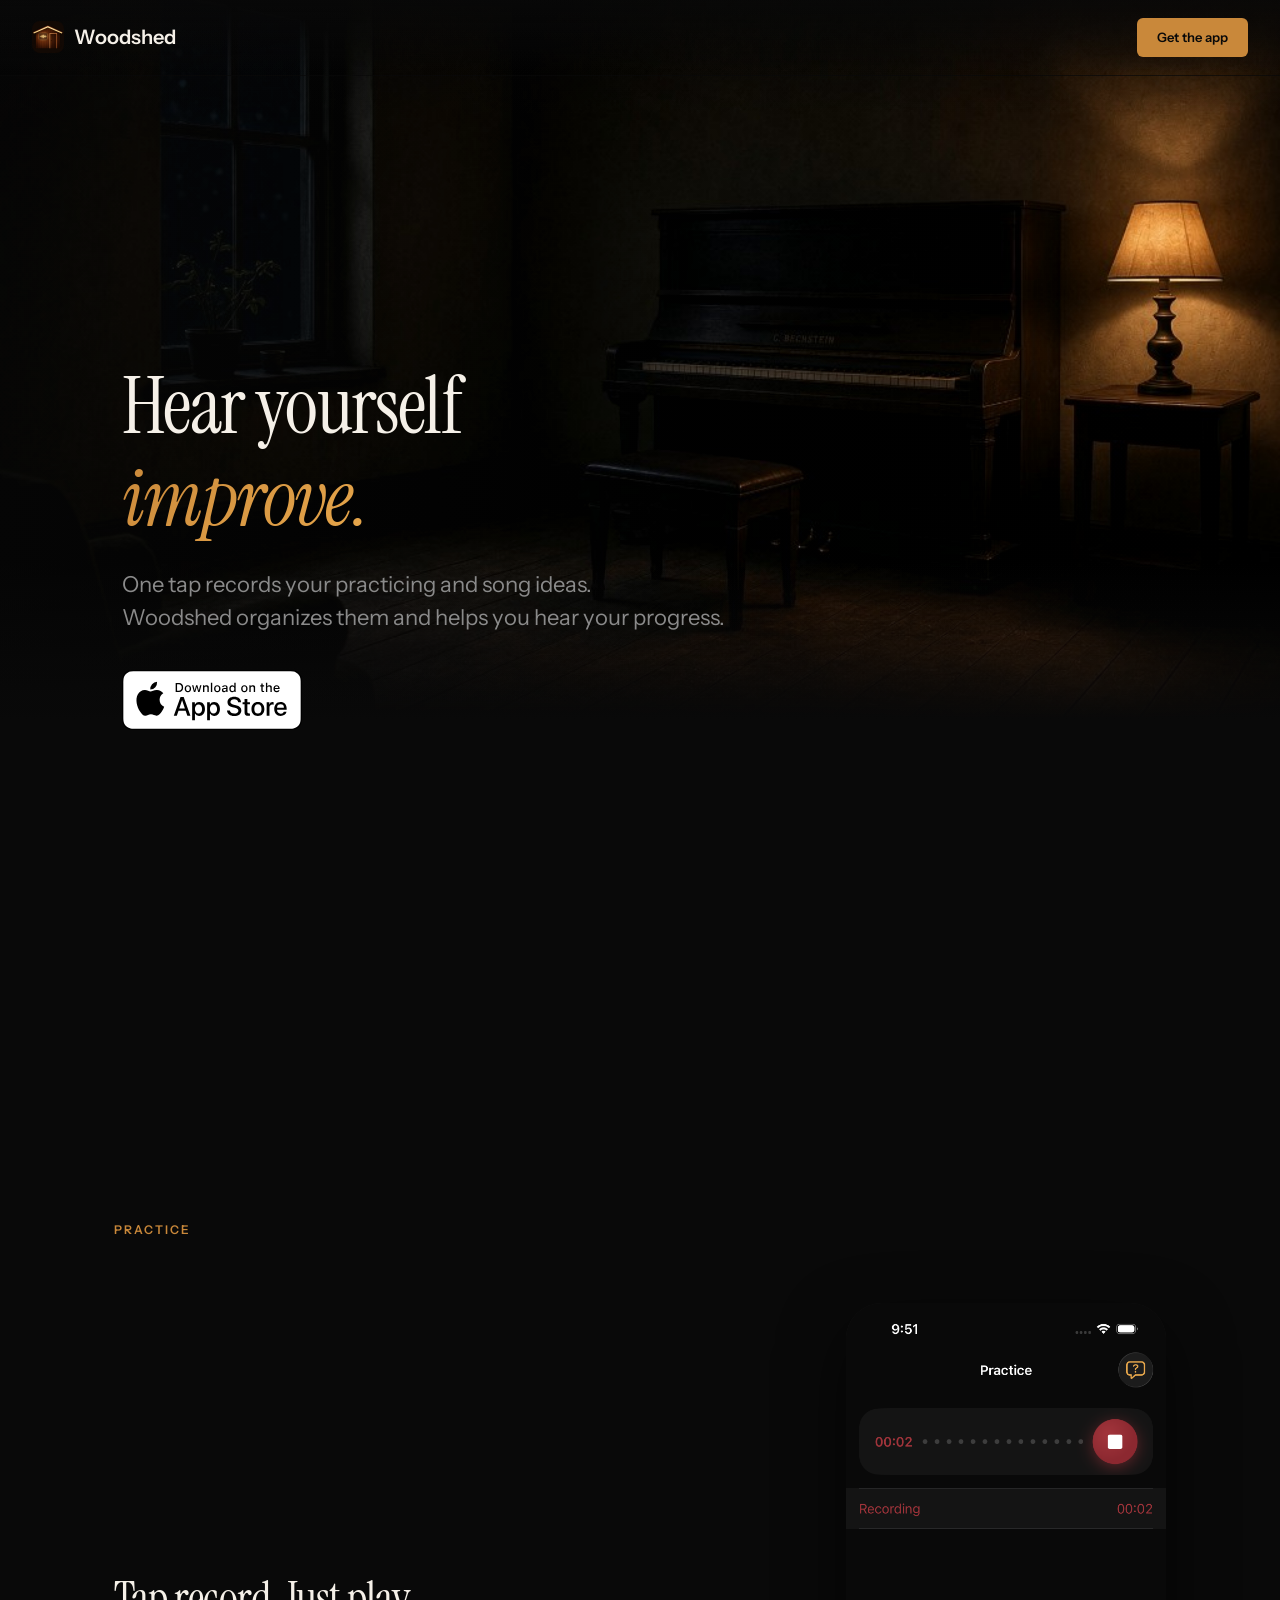
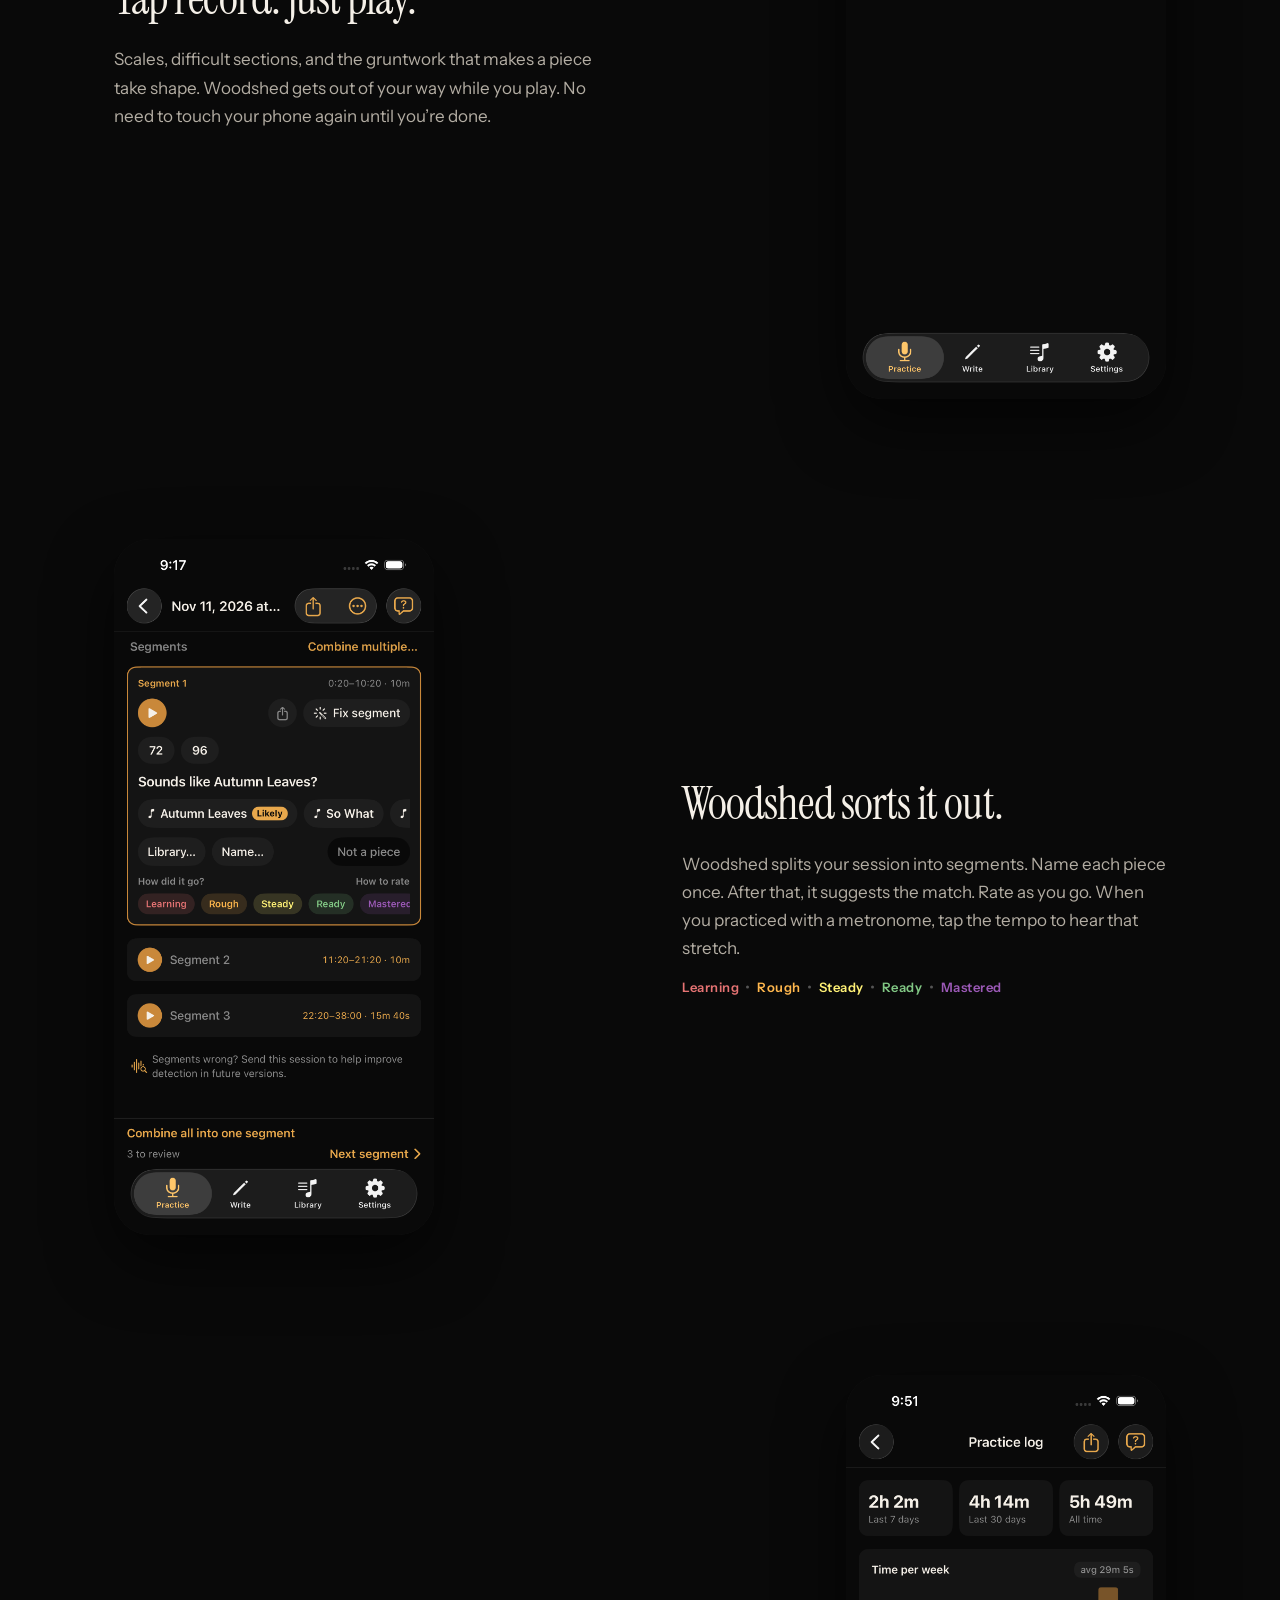
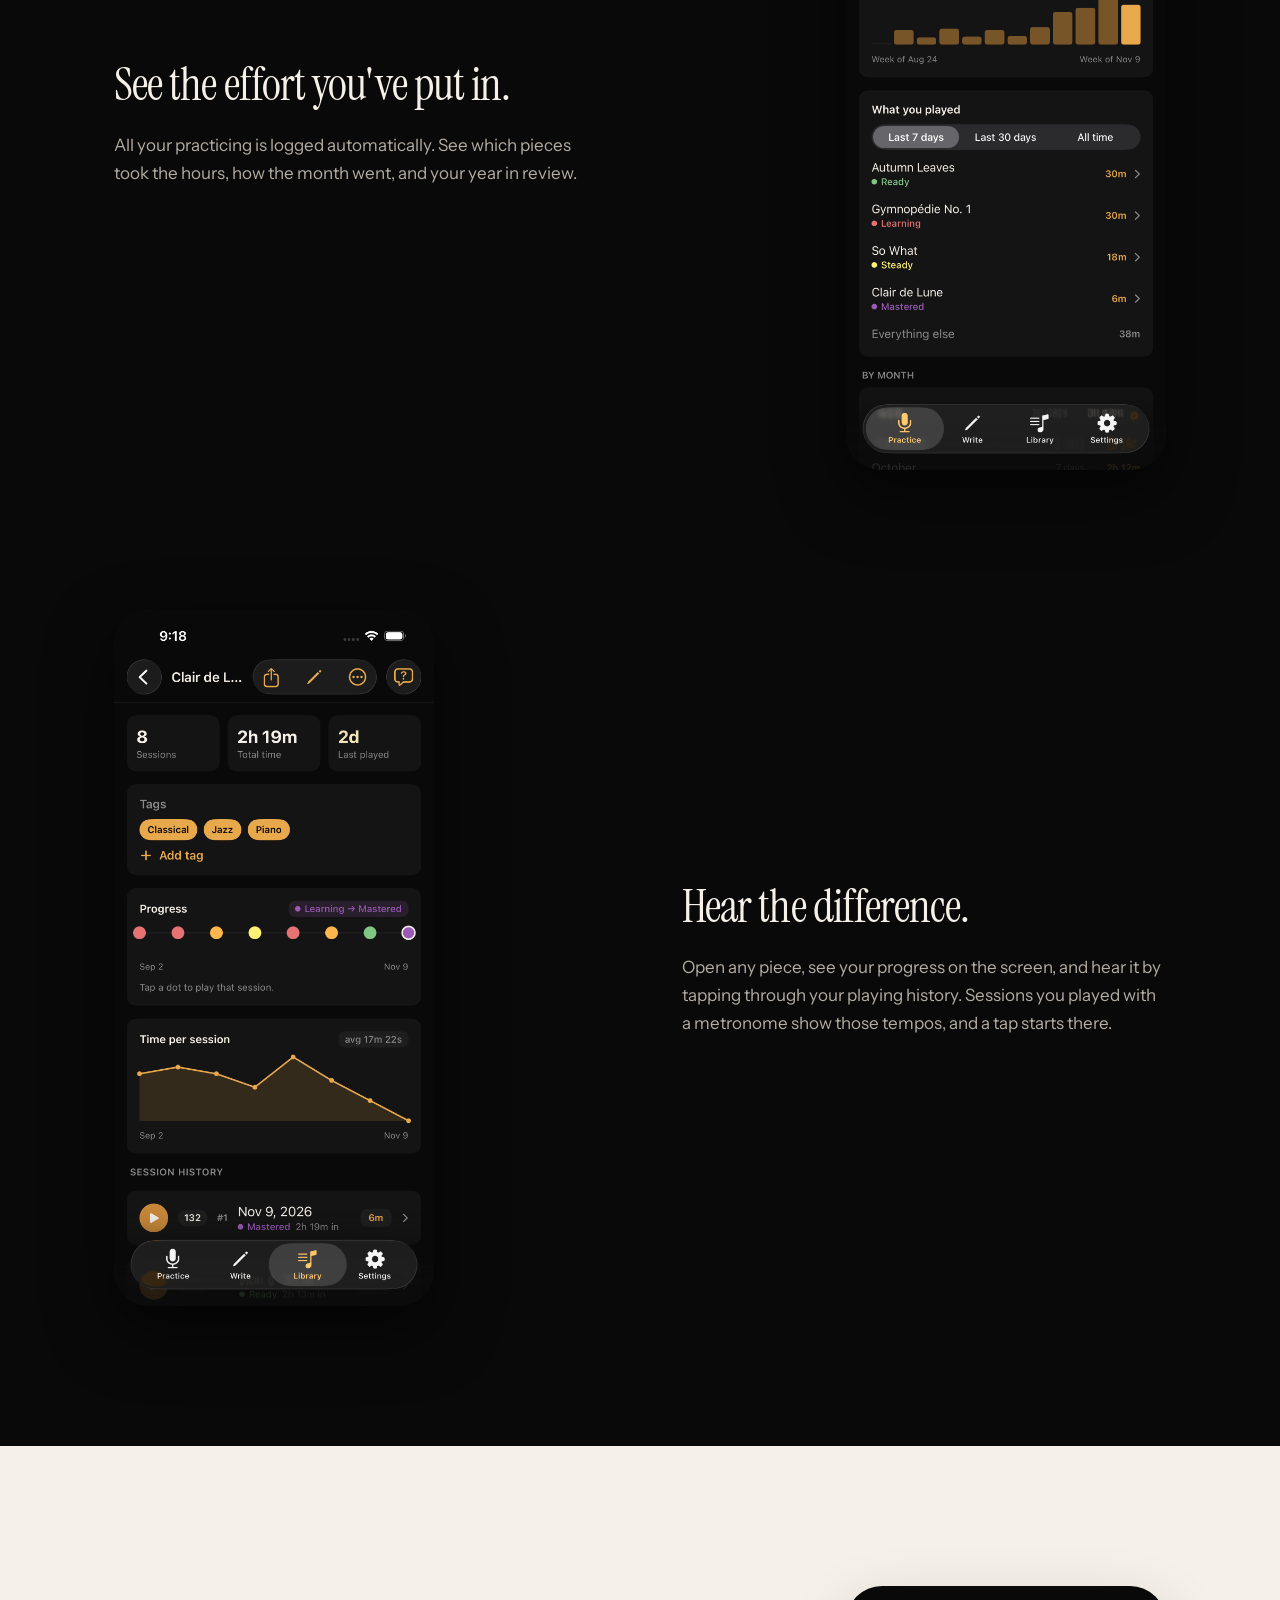
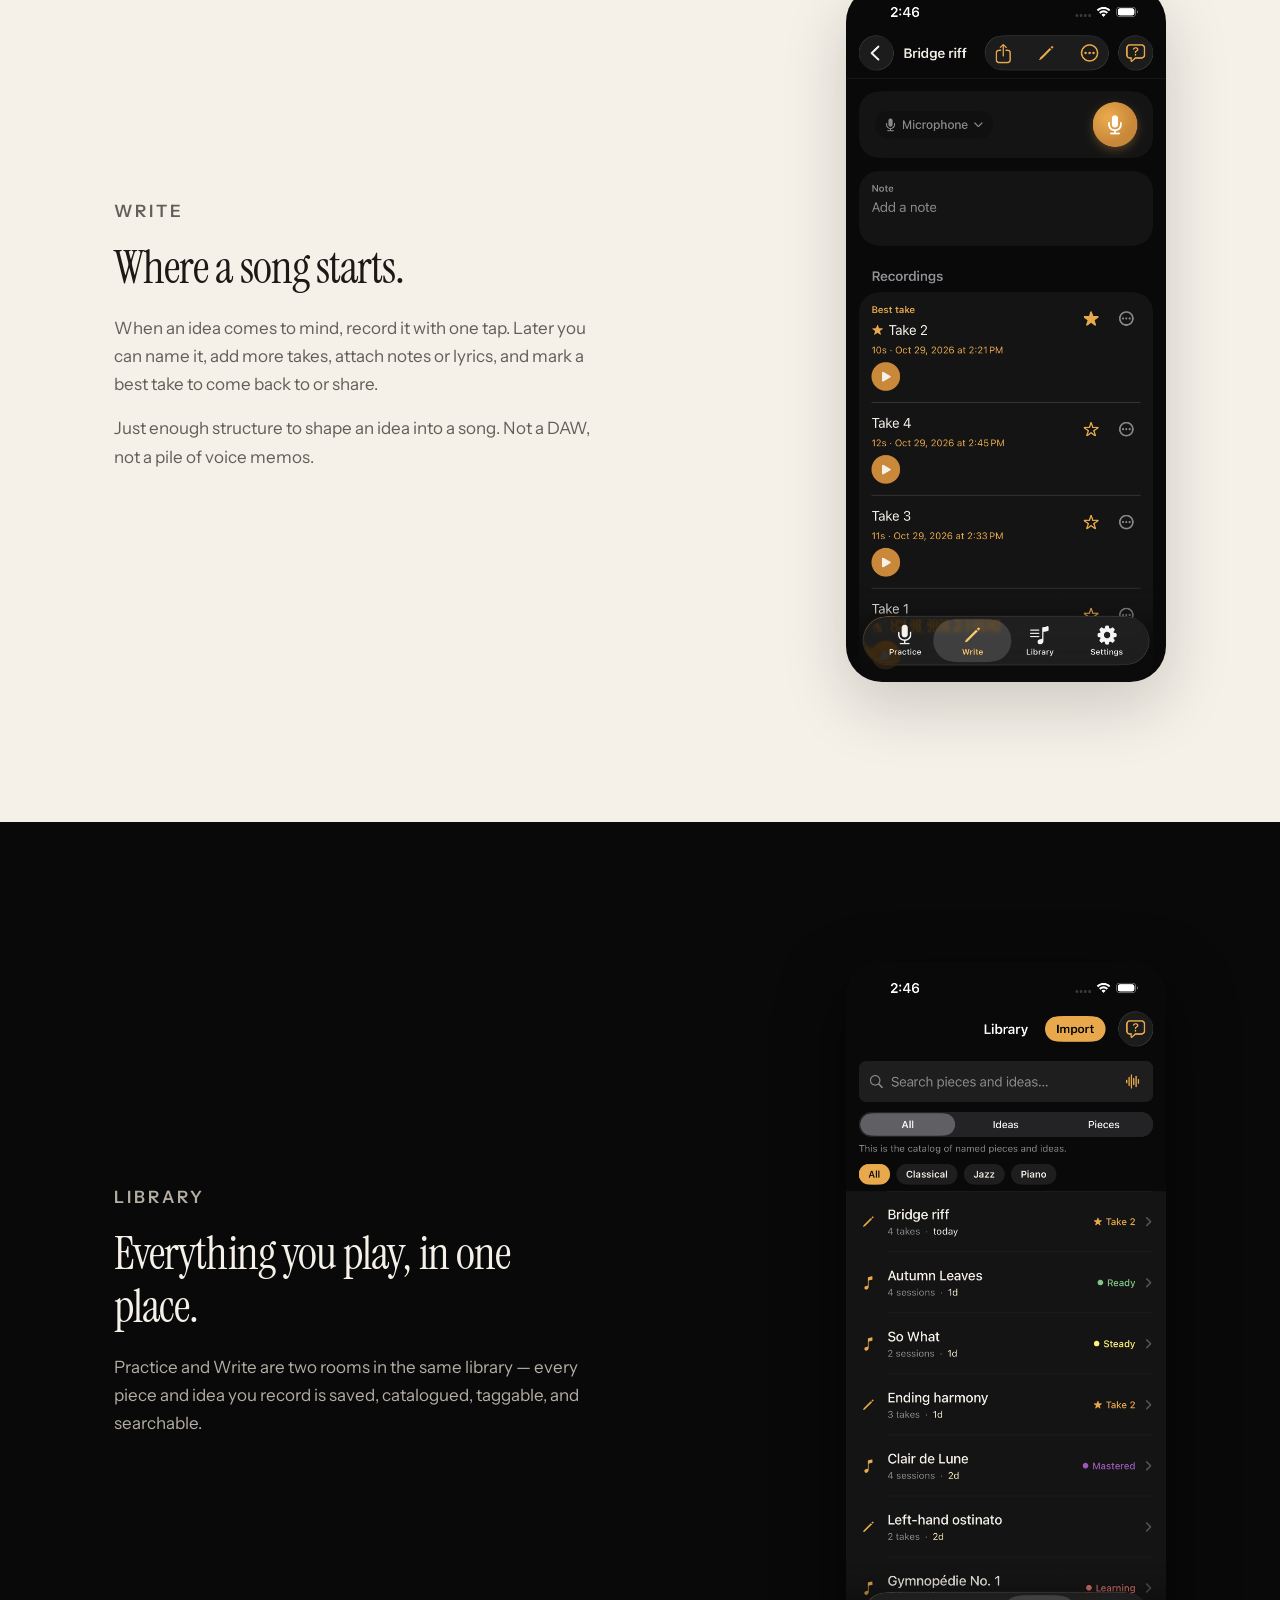
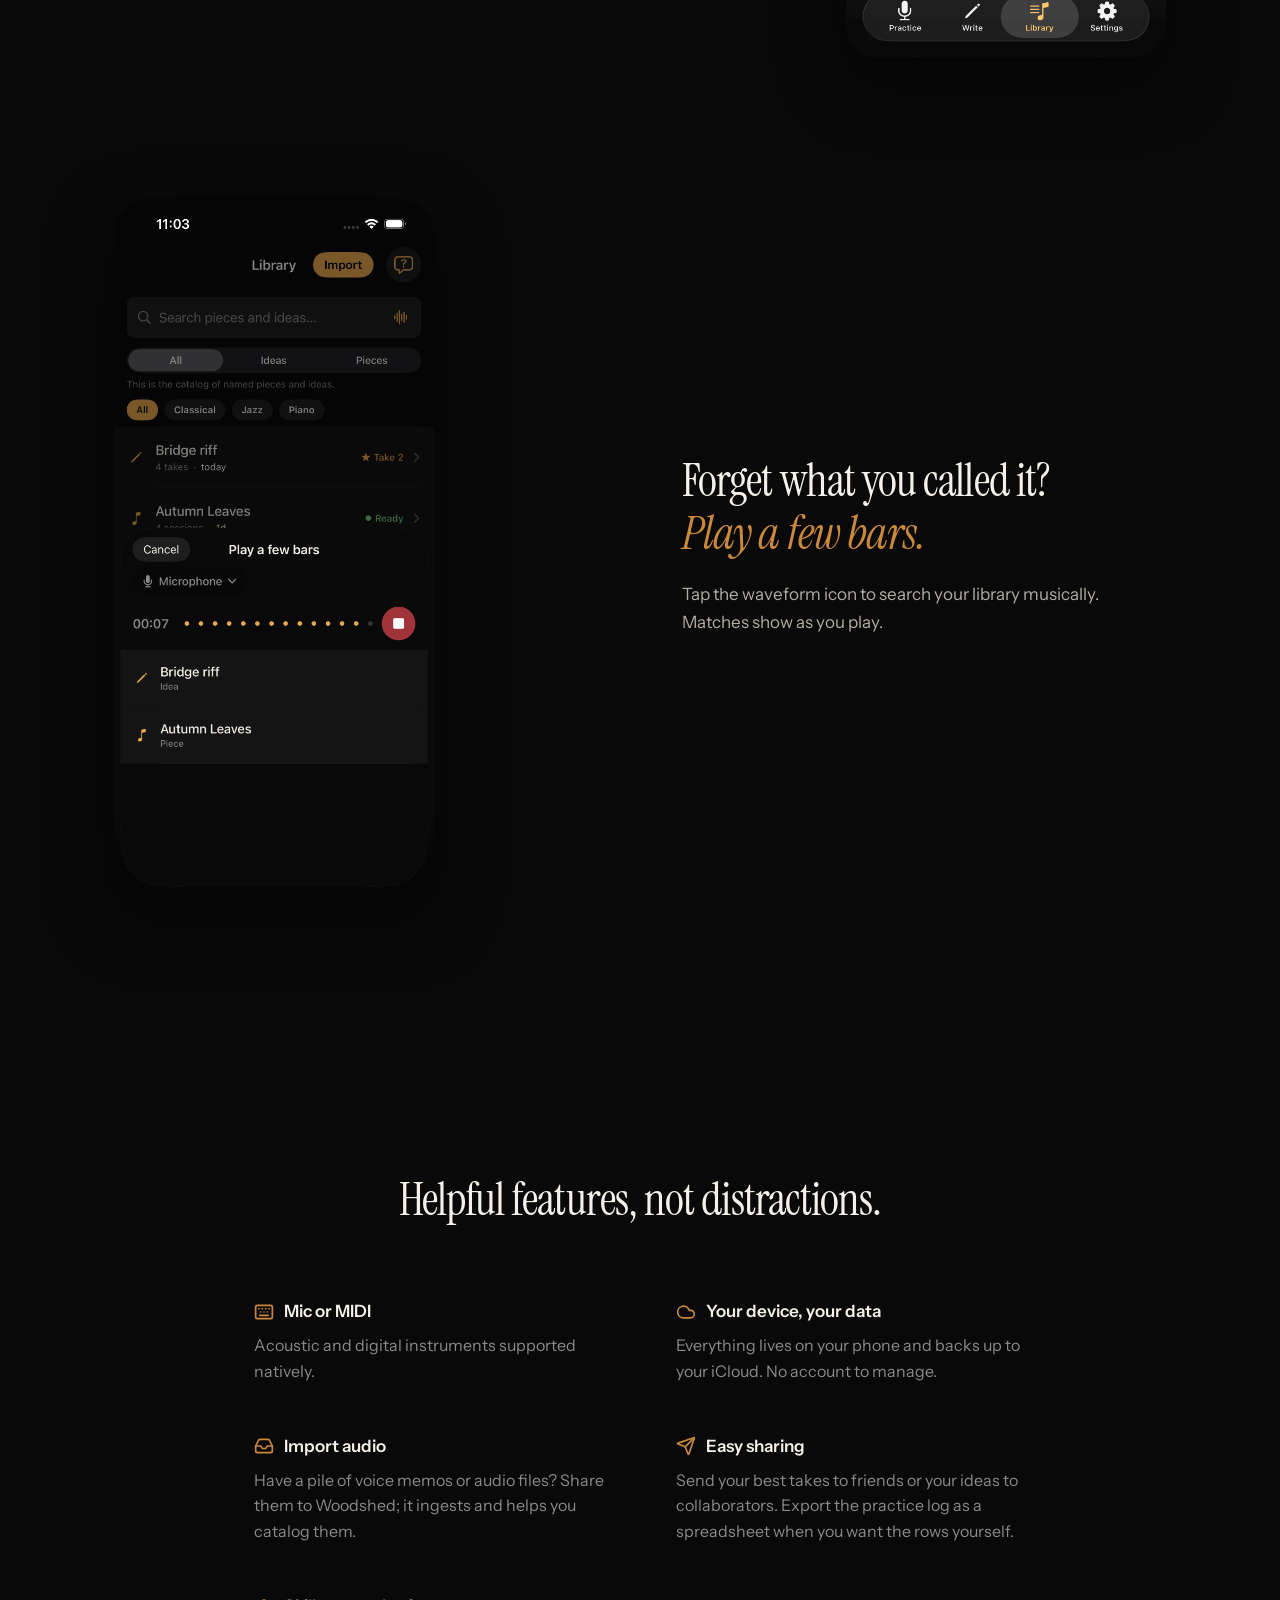
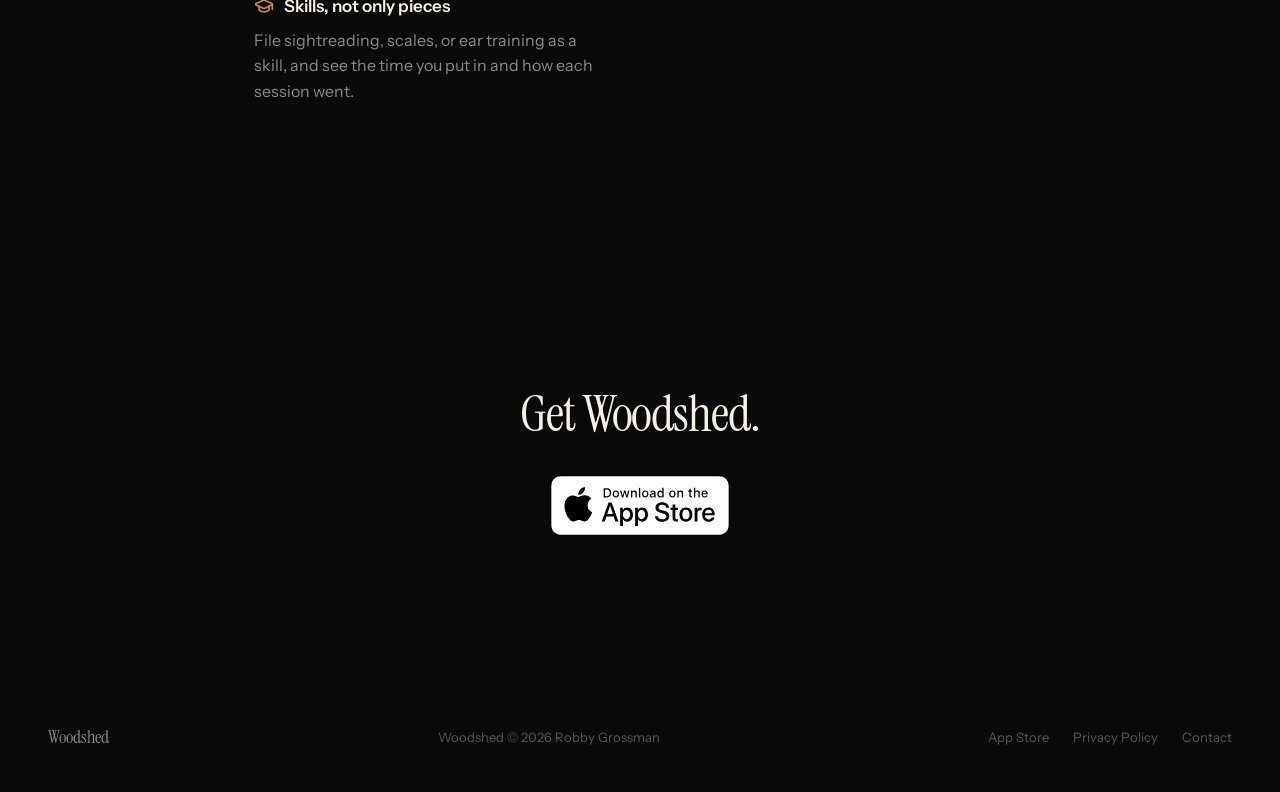
==== index.html @ ff018bbe "Add skills to the feature list Woodshed can file practice that is not a piece, such as sightreading " ====
<!DOCTYPE html>
<html lang="en">
<head>
  <meta charset="UTF-8" />
  <meta name="viewport" content="width=device-width, initial-scale=1.0" />
  <meta name="description" content="Woodshed helps you practice more effectively, track your practice time, and capture song ideas the moment you have them. Available on the App Store." />
  <meta name="apple-itunes-app" content="app-id=6760981537" />
  <meta name="theme-color" content="#090909" />
  <title>Woodshed — Hear yourself improve.</title>
  <link rel="canonical" href="https://getwoodshed.com/" />
  <link rel="icon" type="image/png" href="images/icon.png" />
  <link rel="apple-touch-icon" href="images/icon.png" />
  <meta property="og:type" content="website" />
  <meta property="og:site_name" content="Woodshed" />
  <meta property="og:url" content="https://getwoodshed.com/" />
  <meta property="og:title" content="Woodshed — Hear yourself improve." />
  <meta property="og:description" content="Woodshed helps you practice more effectively, track your practice time, and capture song ideas the moment you have them. Available on the App Store." />
  <meta property="og:image" content="https://getwoodshed.com/images/og.png" />
  <meta property="og:image:width" content="1200" />
  <meta property="og:image:height" content="630" />
  <meta name="twitter:card" content="summary_large_image" />
  <meta name="twitter:title" content="Woodshed — Hear yourself improve." />
  <meta name="twitter:description" content="Woodshed helps you practice more effectively, track your practice time, and capture song ideas the moment you have them. Available on the App Store." />
  <meta name="twitter:image" content="https://getwoodshed.com/images/og.png" />
  <link rel="preconnect" href="https://fonts.googleapis.com" />
  <link rel="preconnect" href="https://fonts.gstatic.com" crossorigin />
  <link rel="stylesheet" href="https://fonts.googleapis.com/css2?family=Instrument+Sans:ital,wght@0,400;0,500;0,600;1,400&amp;family=Instrument+Serif:ital@0;1&amp;display=swap" />
  <link rel="preload" as="image" href="images/room.jpg" />
  <link rel="stylesheet" href="css/style.css" />
</head>
<body>

  <nav class="site-nav nav-over-photo">
    <a class="nav-logo" href="#top">
      <img src="images/icon.png" alt="" class="nav-icon" />
      Woodshed
    </a>
    <a class="nav-cta" href="https://apps.apple.com/app/id6760981537">Get the app</a>
  </nav>


  <section class="hero" id="top">
    <img class="hero-photo" src="images/room.jpg" alt="" />
    <div class="hero-shade" aria-hidden="true"></div>
    <div class="hero-inner">
      <div class="hero-copy">
        <h1 class="hero-title serif">
          Hear yourself<br>
          <em>improve.</em>
        </h1>
        <p class="hero-tagline">
          One tap records your practicing and song ideas.<br>
          <span class="nowrap">Woodshed organizes them and helps you hear your progress.</span>
        </p>
        <a class="app-store-badge" href="https://apps.apple.com/app/id6760981537">
          <img src="images/app-store-badge.svg" alt="Download on the App Store" width="180" height="60" />
        </a>
      </div>
    </div>
  </section>


  <main class="content">

    <section class="loop" id="practice">
      <div class="container">
        <p class="section-label">Practice</p>

        <article class="beat">
          <div class="beat-copy">
            <h2 class="serif">Tap record. Just play.</h2>
            <p>Scales, difficult sections, and the gruntwork that makes a piece take shape. Woodshed gets out of your way while you play. No need to touch your phone again until you’re done.</p>
          </div>
          <figure class="beat-figure">
            <img src="images/recording.png" alt="Woodshed recording a practice session" class="screenshot-img" />
          </figure>
        </article>

        <article class="beat">
          <div class="beat-copy">
            <h2 class="serif">Woodshed sorts it out.</h2>
            <p>Woodshed splits your session into segments. Name each piece once. After that, it suggests the match. Rate as you go. When you practiced with a metronome, tap the tempo to hear that stretch.</p>
            <p class="rating-line" aria-label="Readiness scale">
              <span class="rating learning">Learning</span>
              <span class="rating rough">Rough</span>
              <span class="rating steady">Steady</span>
              <span class="rating ready">Ready</span>
              <span class="rating mastered">Mastered</span>
            </p>
          </div>
          <figure class="beat-figure">
            <img src="images/session.png" alt="Session review — segments, match suggestions, and ratings" class="screenshot-img" />
          </figure>
        </article>

        <article class="beat">
          <div class="beat-copy">
            <h2 class="serif">See the effort you've put in.</h2>
            <p>All your practicing is logged automatically. See which pieces took the hours, how the month went, and your year in review.</p>
          </div>
          <figure class="beat-figure">
            <img src="images/log.png" alt="The practice log — time, weeks, and pieces" class="screenshot-img" />
          </figure>
        </article>

        <article class="beat">
          <div class="beat-copy">
            <h2 class="serif">Hear the difference.</h2>
            <p>Open any piece, see your progress on the screen, and hear it by tapping through your playing history. Sessions you played with a metronome show those tempos, and a tap starts there.</p>
          </div>
          <figure class="beat-figure">
            <img src="images/piece.png" alt="Piece progress over time" class="screenshot-img" />
          </figure>
        </article>
      </div>
    </section>


    <section class="band-paper" id="write">
      <div class="container">
        <article class="beat">
          <div class="beat-copy">
            <p class="section-label">Write</p>
            <h2 class="serif">Where a song starts.</h2>
            <p>When an idea comes to mind, record it with one tap. Later you can name it, add more takes, attach notes or lyrics, and mark a best take to come back to or share.</p>
            <p>Just enough structure to shape an idea into a song. Not a DAW, not a pile of voice memos.</p>
          </div>
          <figure class="beat-figure">
            <img src="images/idea.png" alt="An idea with takes, notes, and a best take" class="screenshot-img" />
          </figure>
        </article>
      </div>
    </section>


    <section class="library-find" id="library">
      <div class="container">
        <article class="beat">
          <div class="beat-copy">
            <p class="section-label">Library</p>
            <h2 class="serif">Everything you play, in one place.</h2>
            <p>Practice and Write are two rooms in the same library — every piece and idea you record is saved, catalogued, taggable, and searchable.</p>
          </div>
          <figure class="beat-figure">
            <img src="images/library.png" alt="Library — pieces and ideas in one list, each with a rating or best take" class="screenshot-img" />
          </figure>
        </article>

        <article class="beat">
          <div class="beat-copy">
            <h2 class="serif">Forget what you called it?<br><em>Play a few bars.</em></h2>
            <p>Tap the waveform icon to search your library musically. Matches show as you play.</p>
          </div>
          <figure class="beat-figure">
            <img src="images/library-listen.png" alt="Play a few bars — a matching piece and idea" class="screenshot-img" />
          </figure>
        </article>
      </div>
    </section>


    <section class="details" id="features">
      <div class="container">
        <h2 class="serif details-title">Helpful features, not distractions.</h2>
        <dl class="details-list">
          <div class="details-item">
            <dt>
              <span class="details-icon" aria-hidden="true">
                <svg viewBox="0 0 24 24" fill="none" stroke="currentColor" stroke-width="2" stroke-linecap="round" stroke-linejoin="round"><path d="M10 8h.01"/><path d="M12 12h.01"/><path d="M14 8h.01"/><path d="M16 12h.01"/><path d="M18 8h.01"/><path d="M6 8h.01"/><path d="M7 16h10"/><path d="M8 12h.01"/><rect width="20" height="16" x="2" y="4" rx="2"/></svg>
              </span>
              Mic or MIDI
            </dt>
            <dd>Acoustic and digital instruments supported natively.</dd>
          </div>
          <div class="details-item">
            <dt>
              <span class="details-icon" aria-hidden="true">
                <svg viewBox="0 0 24 24" fill="none" stroke="currentColor" stroke-width="2" stroke-linecap="round" stroke-linejoin="round"><path d="M17.5 19H9a7 7 0 1 1 6.71-9h1.79a4.5 4.5 0 1 1 0 9Z"/></svg>
              </span>
              Your device, your data
            </dt>
            <dd>Everything lives on your phone and backs up to your iCloud. No account to manage.</dd>
          </div>
          <div class="details-item">
            <dt>
              <span class="details-icon" aria-hidden="true">
                <svg viewBox="0 0 24 24" fill="none" stroke="currentColor" stroke-width="2" stroke-linecap="round" stroke-linejoin="round"><polyline points="22 12 16 12 14 15 10 15 8 12 2 12"/><path d="M5.45 5.11 2 12v6a2 2 0 0 0 2 2h16a2 2 0 0 0 2-2v-6l-3.45-6.89A2 2 0 0 0 16.76 4H7.24a2 2 0 0 0-1.79 1.11z"/></svg>
              </span>
              Import audio
            </dt>
            <dd>Have a pile of voice memos or audio files? Share them to Woodshed; it ingests and helps you catalog them.</dd>
          </div>
          <div class="details-item">
            <dt>
              <span class="details-icon" aria-hidden="true">
                <svg viewBox="0 0 24 24" fill="none" stroke="currentColor" stroke-width="2" stroke-linecap="round" stroke-linejoin="round"><path d="M14.536 21.686a.5.5 0 0 0 .937-.024l6.5-19a.496.496 0 0 0-.635-.635l-19 6.5a.5.5 0 0 0-.024.937l7.93 3.18a2 2 0 0 1 1.112 1.11z"/><path d="m21.854 2.147-10.94 10.939"/></svg>
              </span>
              Easy sharing
            </dt>
            <dd>Send your best takes to friends or your ideas to collaborators. Export the practice log as a spreadsheet when you want the rows yourself.</dd>
          </div>
          <div class="details-item">
            <dt>
              <span class="details-icon" aria-hidden="true">
                <svg viewBox="0 0 24 24" fill="none" stroke="currentColor" stroke-width="2" stroke-linecap="round" stroke-linejoin="round"><path d="M21.42 10.922a1 1 0 0 0-.019-1.838L12.83 5.18a2 2 0 0 0-1.66 0L2.6 9.08a1 1 0 0 0 0 1.832l8.57 3.908a2 2 0 0 0 1.66 0z"/><path d="M22 10v6"/><path d="M6 12.5V16a6 3 0 0 0 12 0v-3.5"/></svg>
              </span>
              Skills, not only pieces
            </dt>
            <dd>File sightreading, scales, or ear training as a skill, and see the time you put in and how each session went.</dd>
          </div>
        </dl>
      </div>
    </section>


    <section class="closing" id="download">
      <div class="container">
        <h2 class="serif">Get Woodshed.</h2>
        <a class="app-store-badge" href="https://apps.apple.com/app/id6760981537">
          <img src="images/app-store-badge.svg" alt="Download on the App Store" width="180" height="60" />
        </a>
      </div>
      <footer class="site-footer closing-footer">
        <div class="footer-logo">Woodshed</div>
        <p class="footer-copy">Woodshed &copy; 2026 Robby Grossman</p>
        <div class="footer-links">
          <a href="https://apps.apple.com/app/id6760981537">App Store</a>
          <a href="privacy/">Privacy Policy</a>
          <a href="mailto:robby@freerobby.com">Contact</a>
        </div>
      </footer>
    </section>

  </main>

  <script>
    (function () {
      var nav = document.querySelector(".nav-over-photo");
      if (!nav) return;
      var update = function () {
        nav.classList.toggle("is-solid", window.scrollY > 12);
      };
      update();
      window.addEventListener("scroll", update, { passive: true });
    })();
  </script>

</body>
</html>
---- css/style.css ----
/* ============================================================
   Woodshed Marketing Site — style.css
   Color palette via CSS custom properties
   ============================================================ */

:root {
  --color-bg:          #090909;
  --color-surface:     #111111;
  --color-surface-2:   #181818;
  --color-border:      #252525;
  --color-accent:      #C9883A;
  --color-gold:        #E8A84C;
  --color-text:        #F5F0E8;
  --color-text-soft:   #B3ADA3;
  --color-text-sec:    #8A8A8A;
  --color-text-dim:    #555555;
  --color-paper:       #F5F0E8;
  --color-ink:         #1C1916;
  --color-ink-muted:   rgba(28, 25, 22, 0.68);

  --font-serif:  "Instrument Serif", Georgia, "Times New Roman", serif;
  --font-sans:   "Instrument Sans", -apple-system, BlinkMacSystemFont, "Helvetica Neue", Arial, sans-serif;

  --radius-sm:   6px;
  --radius-md:   12px;
  --radius-lg:   20px;

  --max-w:       1100px;
  --section-pad: 140px 24px;
  --phone-w:     320px;

  --rating-learning: #E57373;
  --rating-rough:    #FFB74D;
  --rating-steady:   #FFF176;
  --rating-ready:    #81C784;
  --rating-mastered: #9B59B6;
}

*, *::before, *::after { box-sizing: border-box; margin: 0; padding: 0; }

html { scroll-behavior: smooth; }

body {
  background: var(--color-bg);
  color: var(--color-text);
  font-family: var(--font-sans);
  font-size: 16px;
  line-height: 1.6;
  -webkit-font-smoothing: antialiased;
}

a { color: var(--color-accent); text-decoration: none; }
a:hover { color: var(--color-gold); }

img { display: block; max-width: 100%; }

.serif { font-family: var(--font-serif); }

h1, h2, h3 {
  font-family: var(--font-serif);
  font-weight: 400;
  line-height: 1.15;
  letter-spacing: -0.02em;
}

.section-label {
  font-size: 12px;
  font-weight: 600;
  letter-spacing: 0.18em;
  text-transform: uppercase;
  color: var(--color-accent);
  margin-bottom: 16px;
}

.container {
  max-width: var(--max-w);
  margin: 0 auto;
  padding: 0 24px;
}

section { padding: var(--section-pad); }

/* ══════════════════════════════════════════════════════════
   NAV
══════════════════════════════════════════════════════════ */
.site-nav {
  position: fixed;
  top: 0; left: 0; right: 0;
  z-index: 100;
  padding: 18px 32px;
  display: flex;
  align-items: center;
  justify-content: space-between;
  background: var(--color-bg);
  border-bottom: 1px solid rgba(255,255,255,0.04);
}

.nav-over-photo {
  background: linear-gradient(180deg, rgba(9, 9, 9, 0.72) 0%, rgba(9, 9, 9, 0) 100%);
  border-bottom-color: transparent;
  transition: background 0.25s ease, border-color 0.25s ease;
}

.nav-over-photo.is-solid {
  background: rgba(9, 9, 9, 0.92);
  backdrop-filter: blur(16px);
  -webkit-backdrop-filter: blur(16px);
  border-bottom-color: rgba(255, 255, 255, 0.04);
}

.nav-logo {
  display: flex;
  align-items: center;
  gap: 10px;
  font-family: var(--font-sans);
  font-size: 20px;
  font-weight: 600;
  color: var(--color-text);
  letter-spacing: 0;
}

a.nav-logo { color: var(--color-text); }
a.nav-logo:hover { color: var(--color-text); }

.nav-icon {
  width: 32px;
  height: 32px;
  border-radius: 8px;
}

.nav-cta {
  background: var(--color-accent);
  color: var(--color-bg) !important;
  font-size: 13px;
  font-weight: 600;
  padding: 9px 20px;
  border-radius: var(--radius-sm);
  transition: background 0.2s, transform 0.1s;
}

.nav-cta:hover {
  background: var(--color-gold);
  transform: translateY(-1px);
}

/* ══════════════════════════════════════════════════════════
   HERO
══════════════════════════════════════════════════════════ */
.hero {
  display: block;
  min-height: 0;
  padding: 0 0 72px;
  position: relative;
  background: transparent;
}

.hero-photo {
  position: relative;
  display: block;
  width: 100%;
  height: auto;
  z-index: 0;
  pointer-events: none;
  user-select: none;
}

.hero-shade {
  position: absolute;
  top: 0;
  left: 0;
  width: 100%;
  height: auto;
  aspect-ratio: 1792 / 1008;
  z-index: 0;
  pointer-events: none;
  background: linear-gradient(180deg,
    rgba(9, 9, 9, 0.42) 0%,
    rgba(9, 9, 9, 0) 16%,
    rgba(9, 9, 9, 0) 78%,
    #090909 100%);
}

/* Between the stacked phone layout and the fixed-photo laptop layout:
   the photograph scrolls, and the pitch sits over its lower half. */
@media (min-width: 769px) and (max-width: 989px) {
  .hero {
    padding-bottom: 320px;
  }
}

/* From a laptop width up: the headline sits in the photograph, which
   stays put while the rest of the page scrolls over it. */
@media (min-width: 990px) {
  .hero {
    display: flex;
    align-items: flex-start;
    /* Photo height, plus black space before the next section.
       Less than the old full-viewport hero. */
    min-height: calc(100vw * 1008 / 1792 + 360px);
    padding: 0;
    overflow: visible;
  }

  .hero-photo,
  .hero-shade {
    position: fixed;
    top: 0;
    left: 0;
    width: 100%;
    aspect-ratio: 1792 / 1008;
  }

  .hero-shade {
    background:
      linear-gradient(90deg,
        rgba(9, 9, 9, 0.55) 0%,
        rgba(9, 9, 9, 0.28) 28%,
        rgba(9, 9, 9, 0.06) 52%,
        rgba(9, 9, 9, 0) 100%),
      linear-gradient(180deg,
        rgba(9, 9, 9, 0.4) 0%,
        rgba(9, 9, 9, 0) 16%,
        rgba(9, 9, 9, 0) 78%,
        #090909 100%);
  }

}

.hero-inner {
  max-width: var(--max-w);
  /* The piano keys end just under halfway down the photograph. */
  margin: calc(100vw * 1008 / 1792 * -0.50) auto 0;
  display: grid;
  grid-template-columns: 1fr 1fr;
  gap: 64px;
  align-items: start;
  width: 100%;
  position: relative;
  z-index: 1;
  padding: 0 32px;
}

@media (min-width: 990px) {
  .hero-inner {
    height: auto;
    margin-top: 0;
    padding: calc(100vw * 1008 / 1792 * 0.50) 32px 48px;
    box-sizing: border-box;
  }
}

.hero-title {
  font-size: clamp(48px, 7vw, 80px);
  margin-bottom: 24px;
  color: var(--color-text);
}

.hero-title em {
  font-style: italic;
  background: linear-gradient(135deg, var(--color-accent), var(--color-gold));
  -webkit-background-clip: text;
  -webkit-text-fill-color: transparent;
  background-clip: text;
}

.hero-tagline {
  font-size: clamp(18px, 2.5vw, 22px);
  color: var(--color-text-sec);
  line-height: 1.5;
}

.nowrap { white-space: nowrap; }

/* ══════════════════════════════════════════════════════════
   CONTENT
   Everything after the hero. Opaque so it scrolls over the
   fixed photograph on wide screens.
══════════════════════════════════════════════════════════ */
.content {
  position: relative;
  z-index: 1;
  background: var(--color-bg);
}

/* One layout for every idea on the page: copy on one side,
   a single phone on the other. */
.beat {
  display: grid;
  grid-template-columns: minmax(0, 1fr) var(--phone-w);
  gap: 96px;
  align-items: center;
}

.beat-copy {
  max-width: 44ch;
}

.beat-copy h2 {
  font-size: clamp(32px, 3.6vw, 48px);
  margin-bottom: 20px;
  color: var(--color-text);
}

.beat-copy h2 em {
  font-style: italic;
  color: var(--color-accent);
}

.beat-copy p {
  font-size: 17px;
  line-height: 1.65;
  color: var(--color-text-soft);
}

.beat-copy p + p {
  margin-top: 16px;
}

.beat-figure {
  margin: 0;
  display: flex;
  justify-content: center;
}

.screenshot-img {
  width: 100%;
  max-width: var(--phone-w);
  border-radius: 36px;
  box-shadow:
    0 24px 64px rgba(0,0,0,0.6),
    0 0 0 1px rgba(255,255,255,0.05) inset;
}

/* ══════════════════════════════════════════════════════════
   SECTIONS WITH SEVERAL BEATS (Practice, Library)
══════════════════════════════════════════════════════════ */
.loop .section-label {
  margin-bottom: 0;
}

.loop .beat {
  margin-top: 64px;
}

.beat + .beat {
  margin-top: 140px;
}

/* Alternate the phone's side so the eye moves down the page. */
.beat:nth-of-type(even) {
  grid-template-columns: var(--phone-w) minmax(0, 1fr);
}

.beat:nth-of-type(even) .beat-figure { order: -1; }
.beat:nth-of-type(even) .beat-copy { justify-self: end; }

.rating-line {
  margin-top: 24px;
  display: flex;
  flex-wrap: wrap;
  gap: 8px 18px;
  font-size: 13px !important;
  font-weight: 600;
  letter-spacing: 0.04em;
  line-height: 1.4 !important;
}

.rating-line .rating { position: relative; }

.rating-line .rating + .rating::before {
  content: '';
  position: absolute;
  left: -11px;
  top: 50%;
  width: 3px;
  height: 3px;
  border-radius: 50%;
  background: var(--color-text-dim);
  transform: translateY(-50%);
}

.rating.learning { color: var(--rating-learning); }
.rating.rough { color: var(--rating-rough); }
.rating.steady { color: var(--rating-steady); }
.rating.ready { color: var(--rating-ready); }
.rating.mastered { color: var(--rating-mastered); }

/* ══════════════════════════════════════════════════════════
   WRITE (paper band)
══════════════════════════════════════════════════════════ */
.band-paper {
  background: var(--color-paper);
  color: var(--color-ink);
}

.band-paper .section-label { color: #8A4B1F; }
.band-paper .beat-copy h2 { color: var(--color-ink); }
.band-paper .beat-copy p { color: var(--color-ink-muted); }

.band-paper .screenshot-img {
  box-shadow:
    0 24px 64px rgba(28, 25, 22, 0.18),
    0 0 0 1px rgba(28, 25, 22, 0.08) inset;
}

/* ══════════════════════════════════════════════════════════
   DETAILS
══════════════════════════════════════════════════════════ */
.details .container {
  max-width: 820px;
}

.details-title {
  font-size: clamp(32px, 3.6vw, 48px);
  text-align: center;
  margin-bottom: 72px;
}

.details-list {
  display: grid;
  grid-template-columns: 1fr 1fr;
  gap: 48px 72px;
}

.details-item dt {
  display: flex;
  align-items: center;
  gap: 10px;
  font-family: var(--font-sans);
  font-size: 17px;
  font-weight: 600;
  color: var(--color-text);
  margin-bottom: 8px;
}

.details-icon {
  display: inline-flex;
  width: 20px;
  height: 20px;
  color: var(--color-accent);
  flex-shrink: 0;
}

.details-icon svg { width: 20px; height: 20px; }

.details-item dd {
  font-size: 16px;
  line-height: 1.6;
  color: var(--color-text-sec);
}

/* ══════════════════════════════════════════════════════════
   APP STORE / CLOSING
══════════════════════════════════════════════════════════ */
.app-store-badge {
  display: inline-block;
  margin-top: 36px;
  line-height: 0;
  transition: transform 0.1s;
}

.app-store-badge:hover {
  transform: translateY(-1px);
}

.app-store-badge img {
  width: 180px;
  height: auto;
}

.closing {
  padding-bottom: 0;
}

.closing .container {
  text-align: center;
  max-width: 640px;
}

.closing h2 {
  font-size: clamp(36px, 4vw, 52px);
}

.closing .app-store-badge {
  margin-top: 32px;
}

/* ══════════════════════════════════════════════════════════
   FOOTER
══════════════════════════════════════════════════════════ */
.site-footer {
  padding: 40px 24px;
  display: flex;
  align-items: center;
  justify-content: space-between;
  background: var(--color-bg);
  border-top: 1px solid var(--color-border);
  position: relative;
  z-index: 1;
}

.closing-footer {
  margin-top: 140px;
  border-top: none;
  background: transparent;
}

.footer-logo {
  font-family: var(--font-serif);
  font-size: 18px;
  font-weight: 400;
  color: var(--color-text-sec);
}

.footer-copy {
  font-size: 13px;
  color: var(--color-text-dim);
}

.footer-links {
  display: flex;
  gap: 24px;
  font-size: 13px;
}

.footer-links a {
  color: var(--color-text-dim);
  transition: color 0.2s;
}

.footer-links a:hover { color: var(--color-text-sec); }

/* ══════════════════════════════════════════════════════════
   LEGAL / PRIVACY
══════════════════════════════════════════════════════════ */
.legal {
  padding: 140px 24px 80px;
}

.legal .container {
  max-width: 720px;
}

.legal h1 {
  font-size: clamp(36px, 5vw, 52px);
  margin-bottom: 16px;
  color: var(--color-text);
}

.legal h2 {
  font-size: 22px;
  margin: 40px 0 12px;
  color: var(--color-text);
}

.legal p,
.legal li {
  color: var(--color-text-sec);
  font-size: 16px;
  line-height: 1.7;
}

.legal p { margin-bottom: 16px; }

.legal ul {
  margin: 0 0 16px 1.2em;
}

.legal li { margin-bottom: 8px; }

.legal strong { color: var(--color-text); font-weight: 600; }

.legal code {
  font-size: 0.92em;
  background: var(--color-surface);
  border: 1px solid var(--color-border);
  border-radius: 4px;
  padding: 0.1em 0.4em;
}

.legal-meta {
  color: var(--color-text-dim) !important;
  font-size: 14px;
  margin-bottom: 32px;
}

/* ══════════════════════════════════════════════════════════
   RESPONSIVE
══════════════════════════════════════════════════════════ */
@media (max-width: 900px) {
  :root { --phone-w: 280px; }

  .beat { gap: 56px; }
}

@media (max-width: 768px) {
  :root {
    --section-pad: 88px 20px;
    --phone-w: 260px;
  }

  .site-nav { padding: 16px 16px 16px 16px; gap: 12px; }
  .nav-cta {
    font-size: 12px;
    padding: 8px 12px;
    white-space: nowrap;
  }

  .hero { padding-bottom: 56px; }

  .hero-inner { padding: 0 20px; }

  .hero-inner {
    grid-template-columns: 1fr;
    gap: 56px;
    text-align: center;
  }

  .hero-tagline {
    max-width: 100%;
    margin-left: auto;
    margin-right: auto;
    font-size: clamp(13px, 3.6vw, 18px);
  }

  /* Every beat stacks: headline, paragraph, one phone. */
  .beat,
  .beat:nth-of-type(even) {
    grid-template-columns: 1fr;
    gap: 40px;
    justify-items: center;
    text-align: center;
  }

  .beat:nth-of-type(even) .beat-figure { order: 0; }
  .beat:nth-of-type(even) .beat-copy { justify-self: center; }

  .beat-copy { max-width: none; }

  .beat-copy p { font-size: 16px; }

  .rating-line {
    justify-content: center;
    gap: 6px 14px;
    font-size: 12px !important;
    letter-spacing: 0.02em;
  }

  .rating-line .rating + .rating::before { left: -9px; }

  .loop .section-label { text-align: center; }
  .loop .beat { margin-top: 40px; }
  .beat + .beat { margin-top: 96px; }

  .details-title { margin-bottom: 48px; }

  .details-list {
    grid-template-columns: 1fr;
    gap: 32px;
    text-align: center;
  }

  .details-item dt { justify-content: center; }

  .closing-footer { margin-top: 88px; }

  .site-footer {
    flex-direction: column;
    gap: 16px;
    text-align: center;
  }

  .footer-links { justify-content: center; }

  .legal { padding: 120px 20px 64px; }
}

@media (prefers-reduced-motion: reduce) and (min-width: 990px) {
  .hero { overflow: hidden; align-items: flex-start; padding-top: 12vh; }
  .hero-photo,
  .hero-shade { position: absolute; }
}
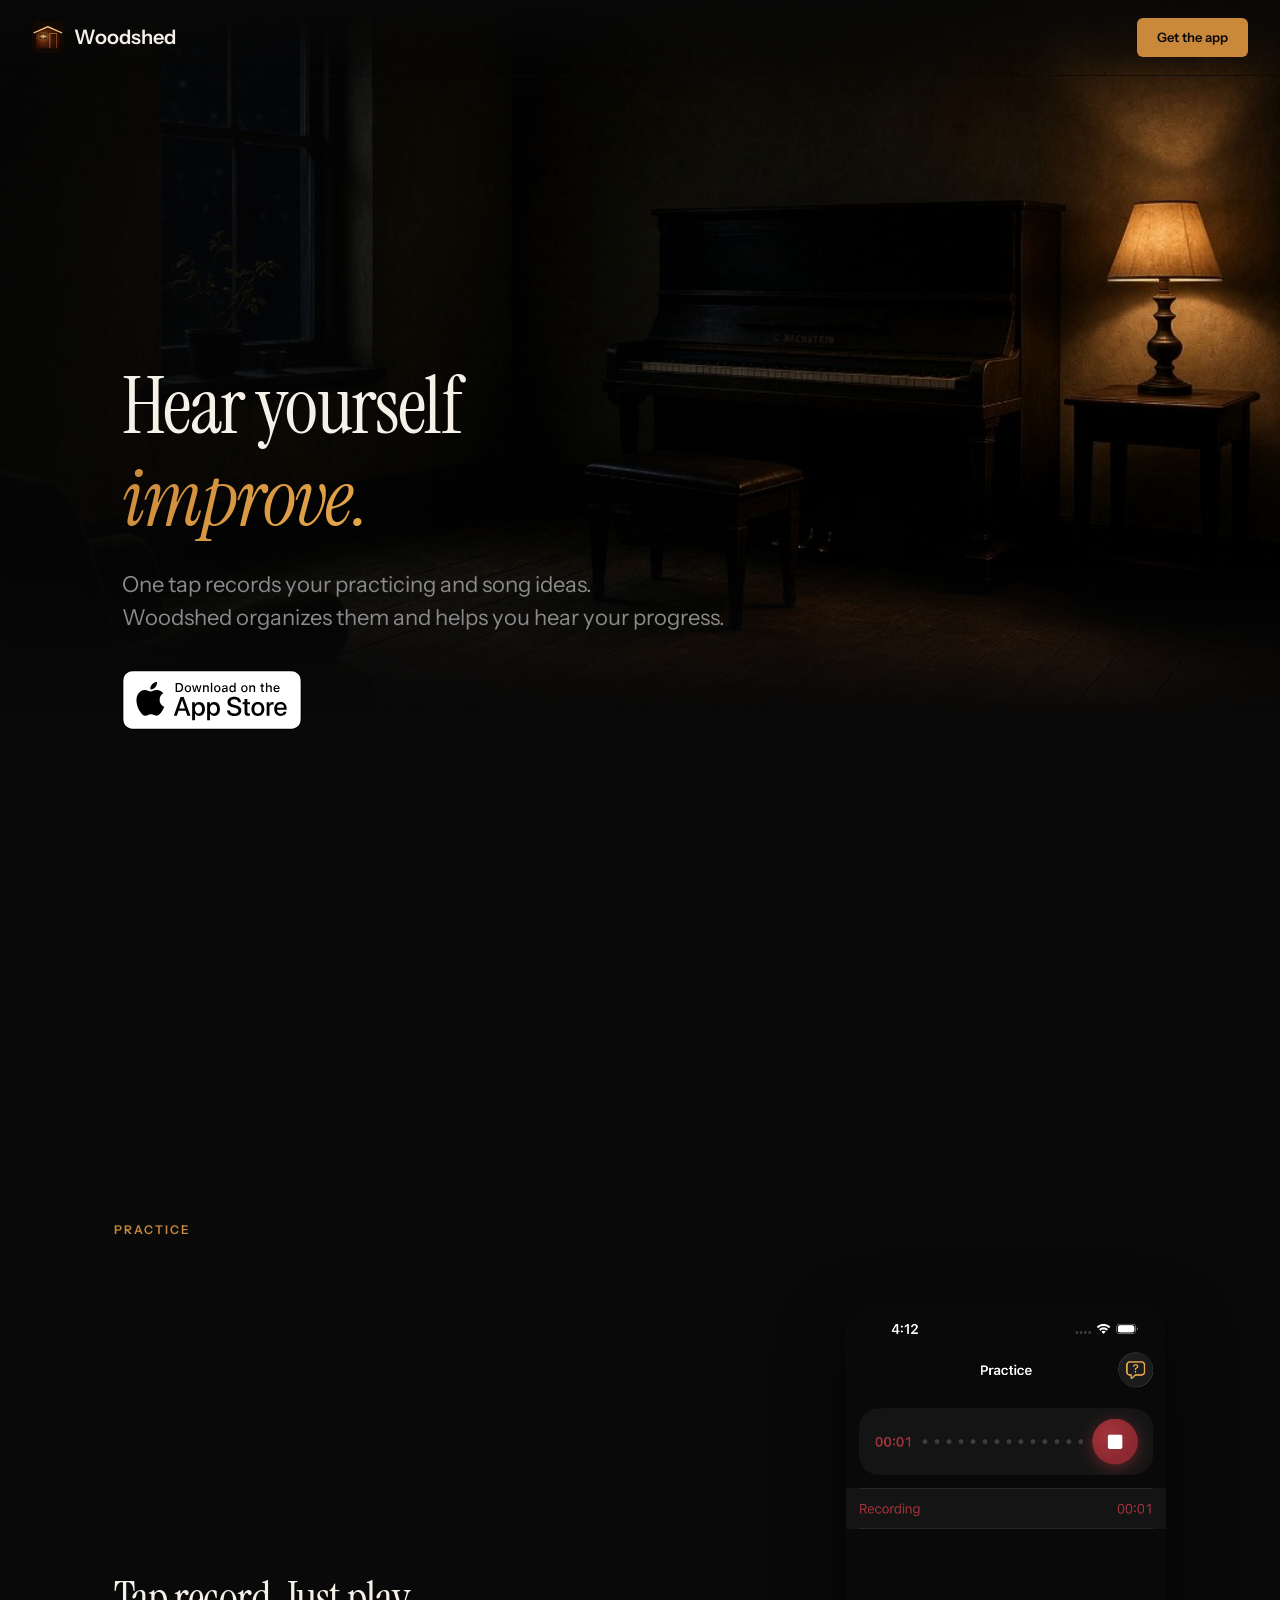
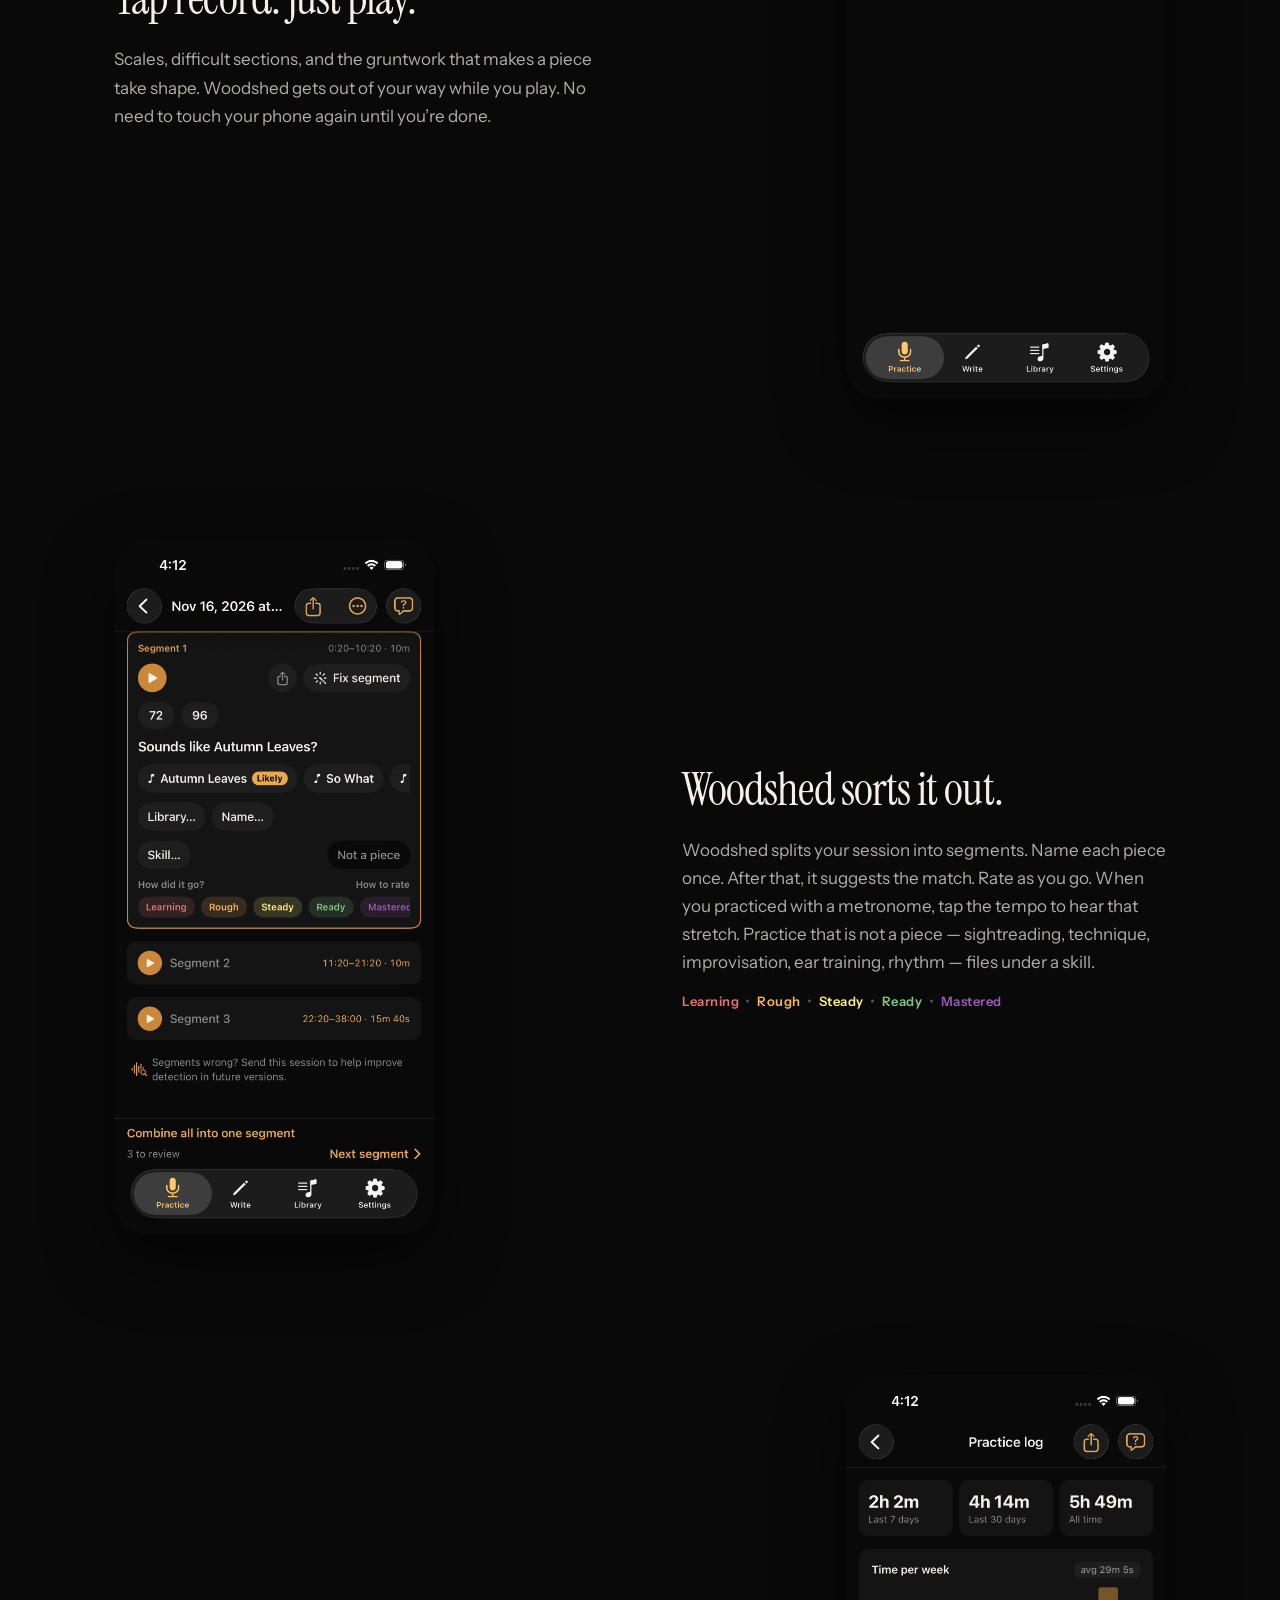
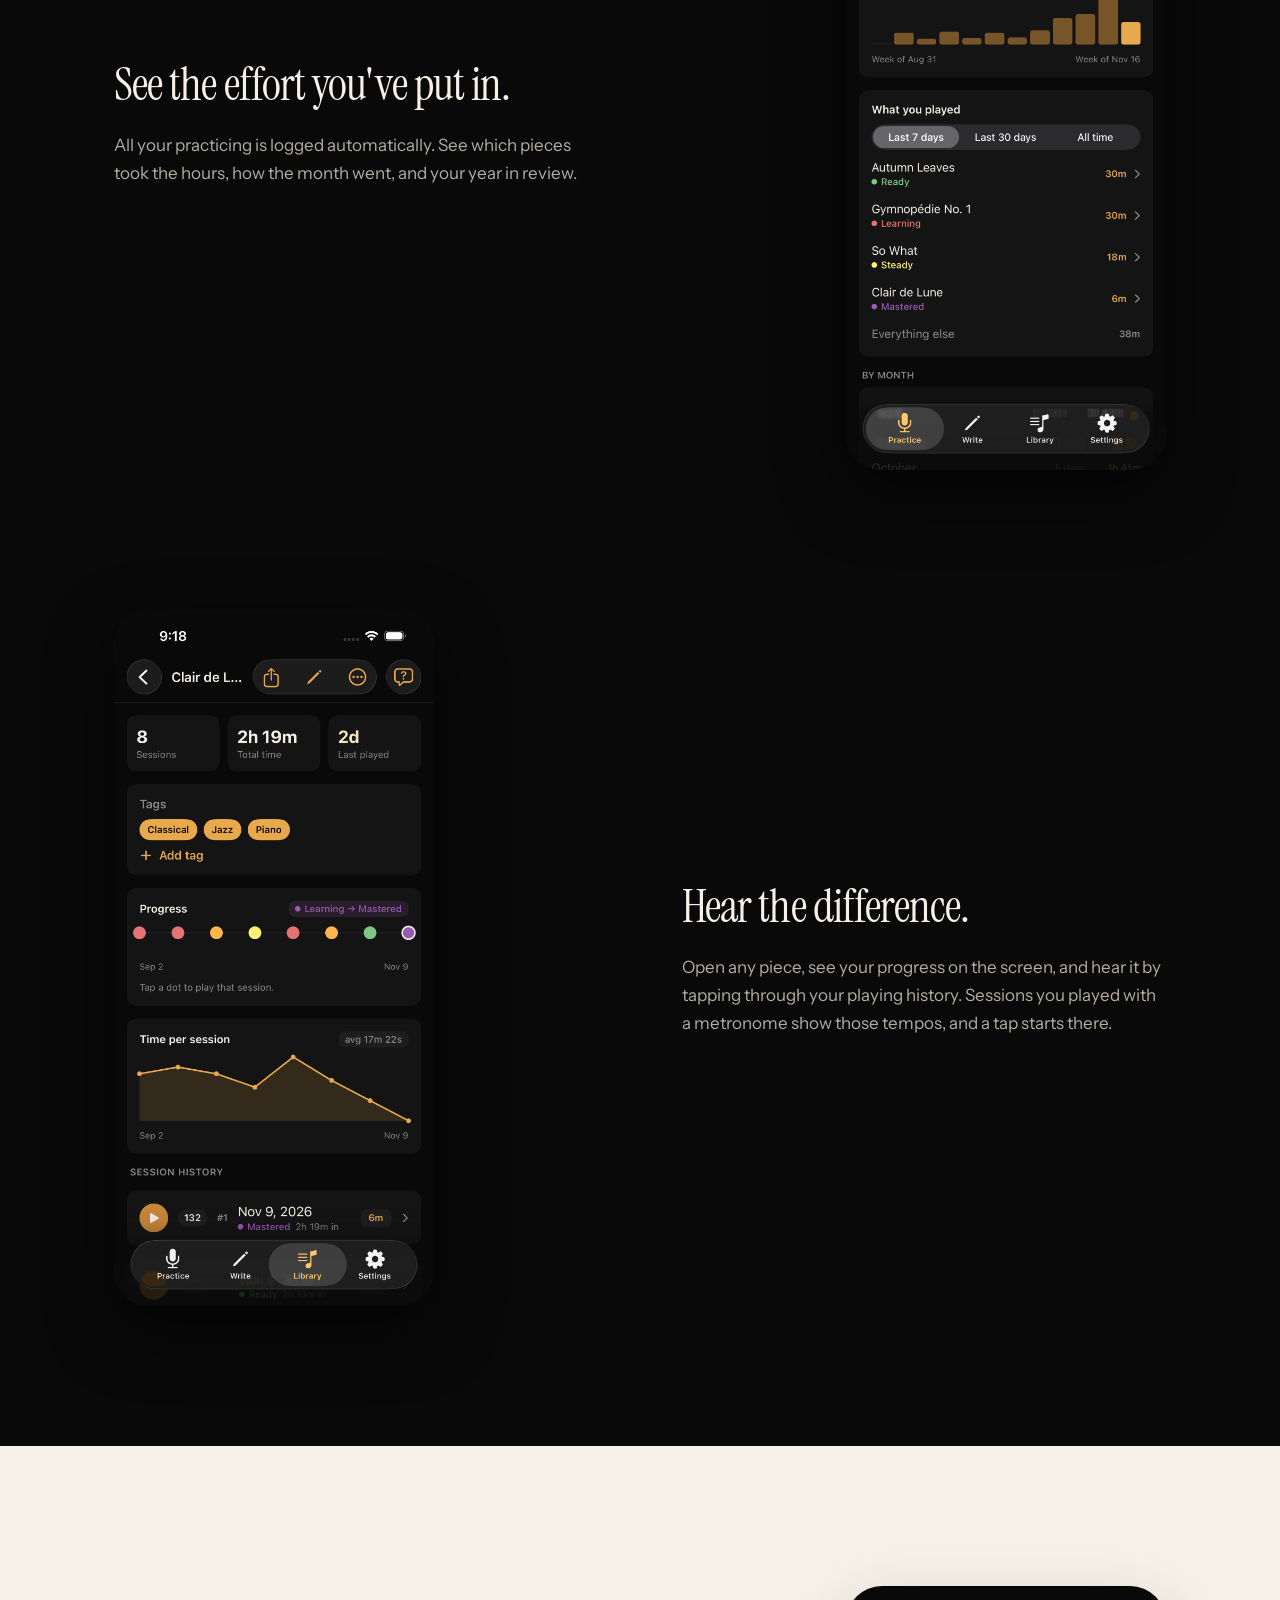
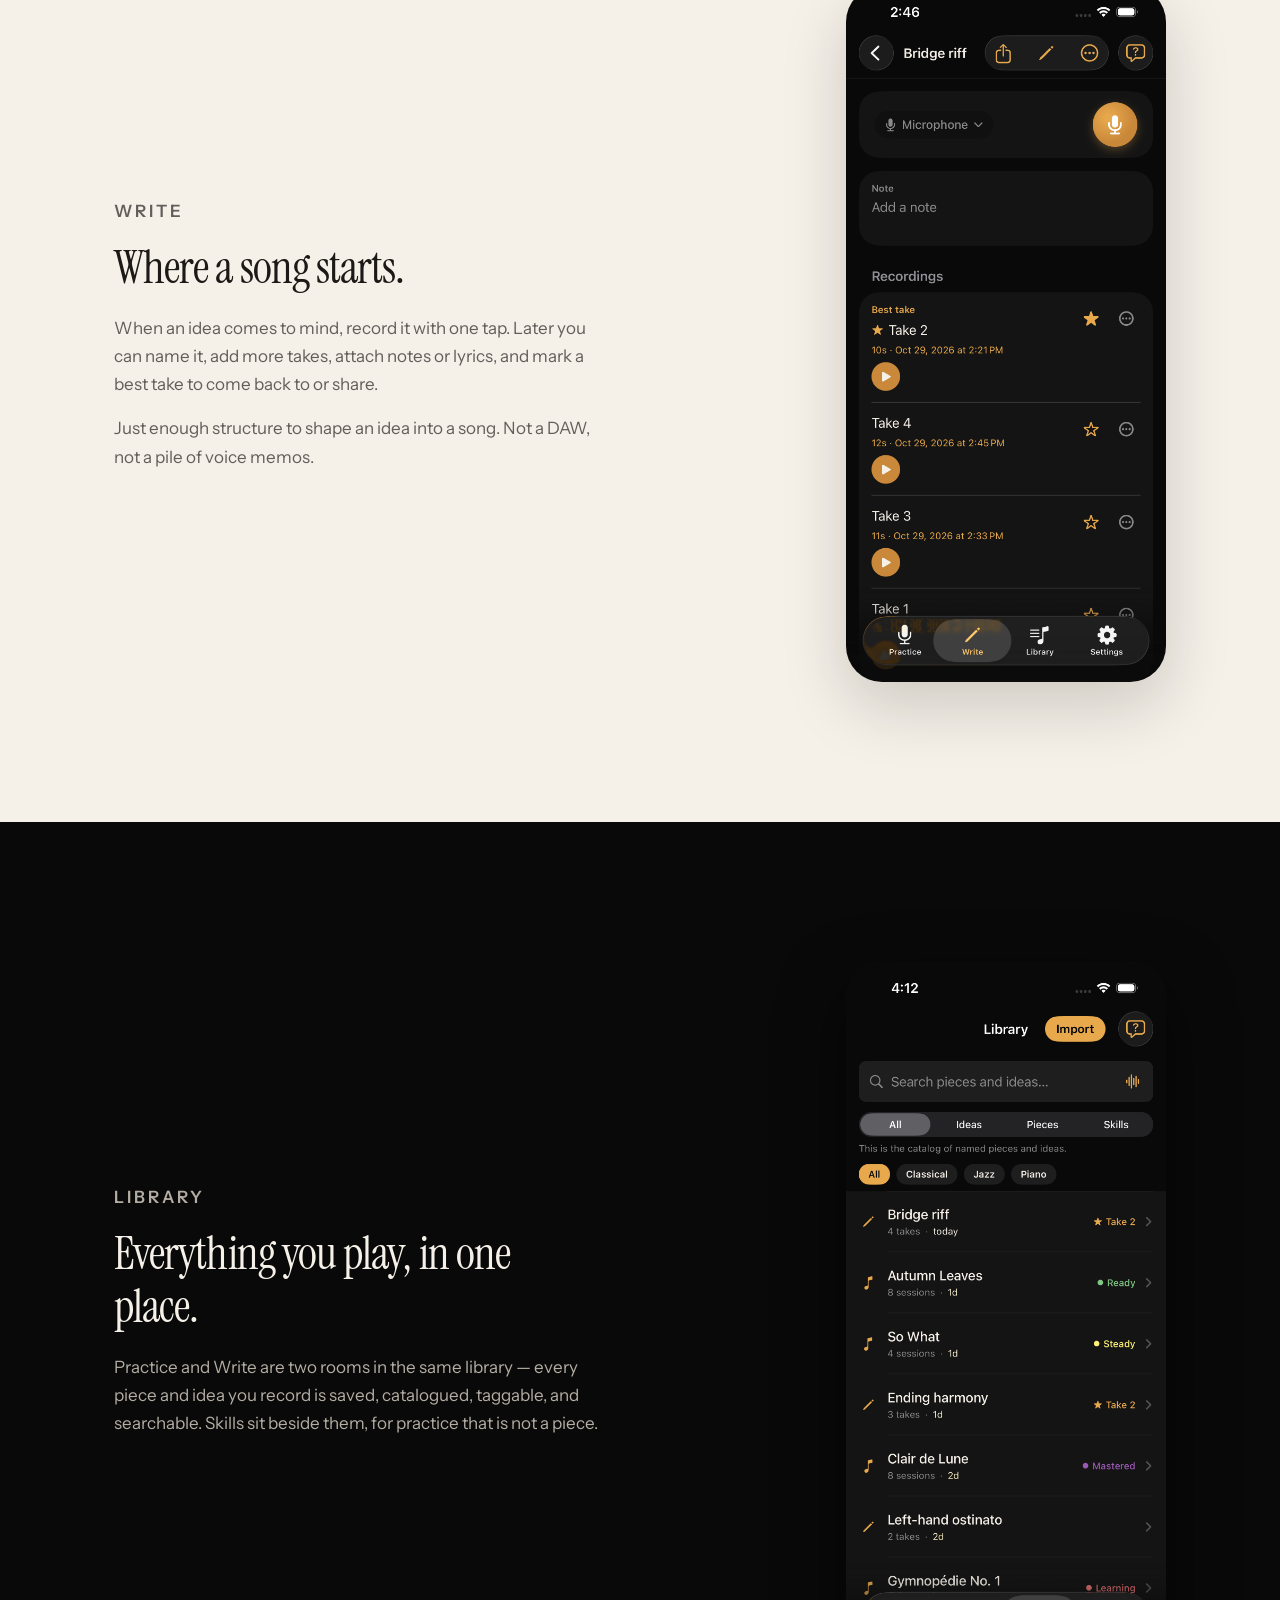
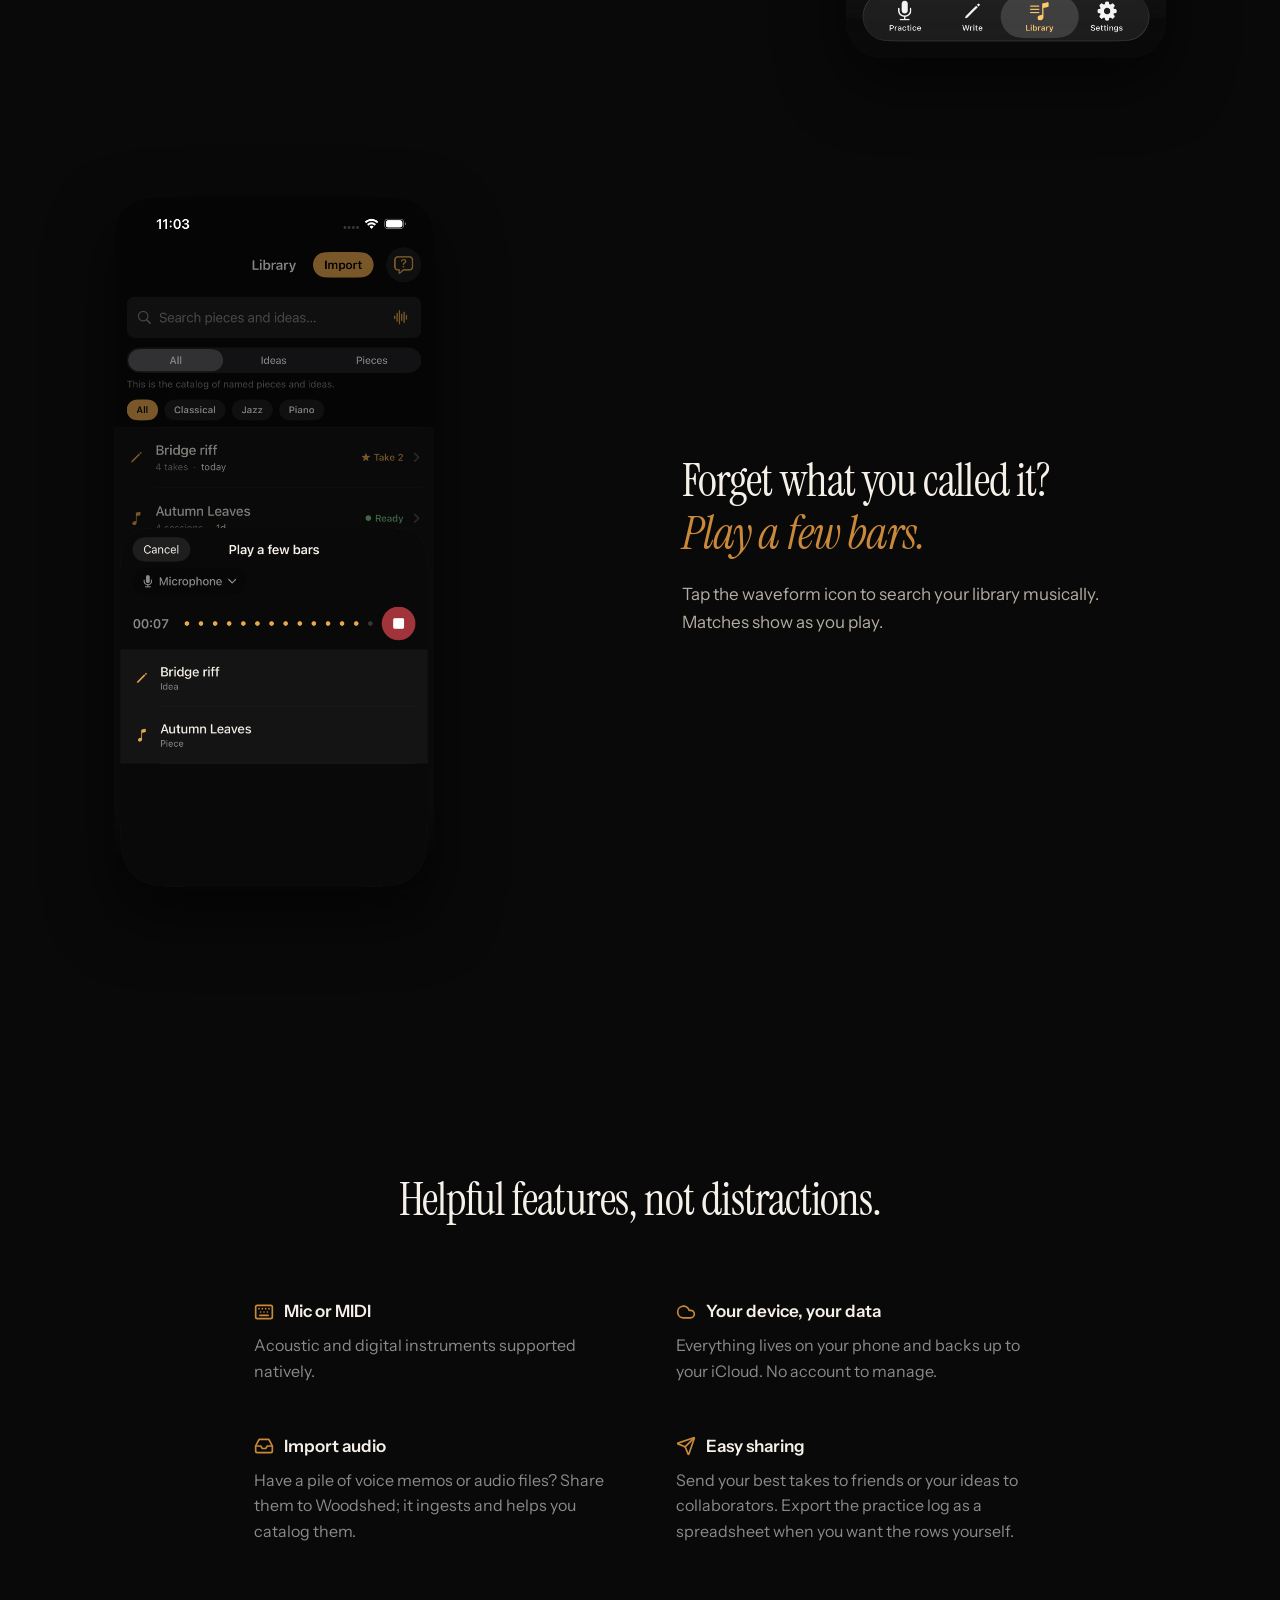
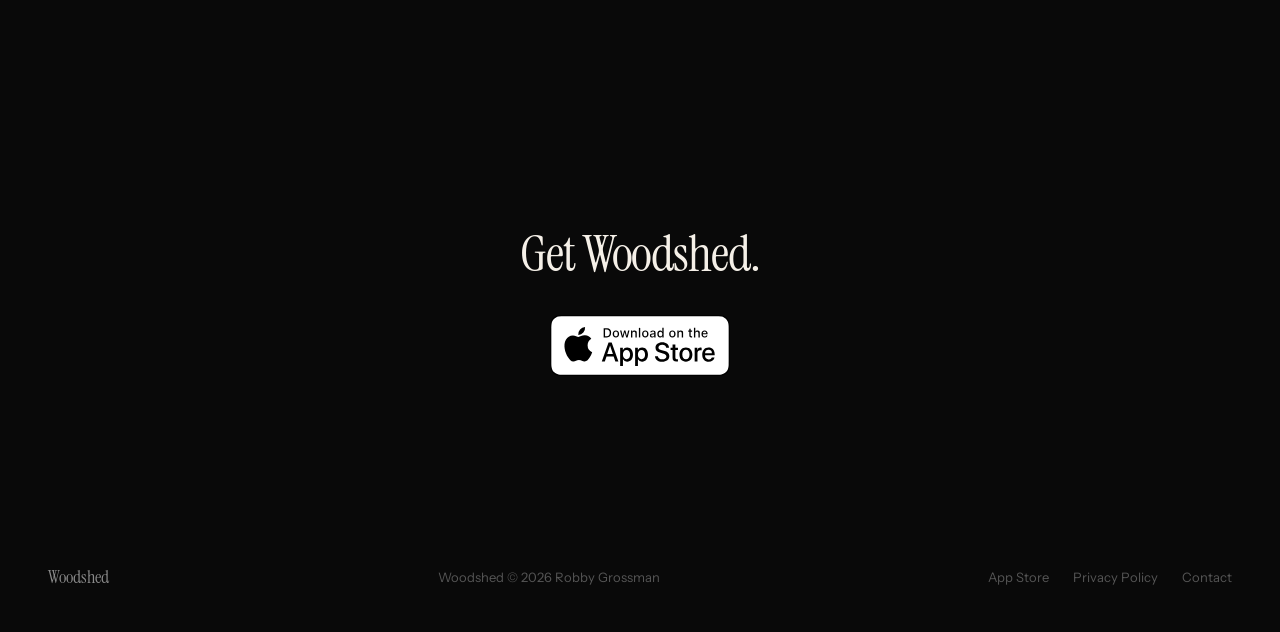
==== commit 17d2af28: "Show skills on the session and library screenshots." ====
--- a/index.html
+++ b/index.html
@@ -79,7 +79,7 @@
         <article class="beat">
           <div class="beat-copy">
             <h2 class="serif">Woodshed sorts it out.</h2>
-            <p>Woodshed splits your session into segments. Name each piece once. After that, it suggests the match. Rate as you go. When you practiced with a metronome, tap the tempo to hear that stretch.</p>
+            <p>Woodshed splits your session into segments. Name each piece once. After that, it suggests the match. Rate as you go. When you practiced with a metronome, tap the tempo to hear that stretch. Practice that is not a piece — sightreading, technique, improvisation, ear training, rhythm — files under a skill.</p>
             <p class="rating-line" aria-label="Readiness scale">
               <span class="rating learning">Learning</span>
               <span class="rating rough">Rough</span>
@@ -89,7 +89,7 @@
             </p>
           </div>
           <figure class="beat-figure">
-            <img src="images/session.png" alt="Session review — segments, match suggestions, and ratings" class="screenshot-img" />
+            <img src="images/session.png" alt="Session review — segments, match suggestions, ratings, and Skill" class="screenshot-img" />
           </figure>
         </article>
 
@@ -139,10 +139,10 @@
           <div class="beat-copy">
             <p class="section-label">Library</p>
             <h2 class="serif">Everything you play, in one place.</h2>
-            <p>Practice and Write are two rooms in the same library — every piece and idea you record is saved, catalogued, taggable, and searchable.</p>
-          </div>
-          <figure class="beat-figure">
-            <img src="images/library.png" alt="Library — pieces and ideas in one list, each with a rating or best take" class="screenshot-img" />
+            <p>Practice and Write are two rooms in the same library — every piece and idea you record is saved, catalogued, taggable, and searchable. Skills sit beside them, for practice that is not a piece.</p>
+          </div>
+          <figure class="beat-figure">
+            <img src="images/library.png" alt="Library — pieces and ideas, with a Skills filter beside All, Ideas, and Pieces" class="screenshot-img" />
           </figure>
         </article>
 
@@ -198,15 +198,6 @@
               Easy sharing
             </dt>
             <dd>Send your best takes to friends or your ideas to collaborators. Export the practice log as a spreadsheet when you want the rows yourself.</dd>
-          </div>
-          <div class="details-item">
-            <dt>
-              <span class="details-icon" aria-hidden="true">
-                <svg viewBox="0 0 24 24" fill="none" stroke="currentColor" stroke-width="2" stroke-linecap="round" stroke-linejoin="round"><path d="M21.42 10.922a1 1 0 0 0-.019-1.838L12.83 5.18a2 2 0 0 0-1.66 0L2.6 9.08a1 1 0 0 0 0 1.832l8.57 3.908a2 2 0 0 0 1.66 0z"/><path d="M22 10v6"/><path d="M6 12.5V16a6 3 0 0 0 12 0v-3.5"/></svg>
-              </span>
-              Skills, not only pieces
-            </dt>
-            <dd>File sightreading, scales, or ear training as a skill, and see the time you put in and how each session went.</dd>
           </div>
         </dl>
       </div>
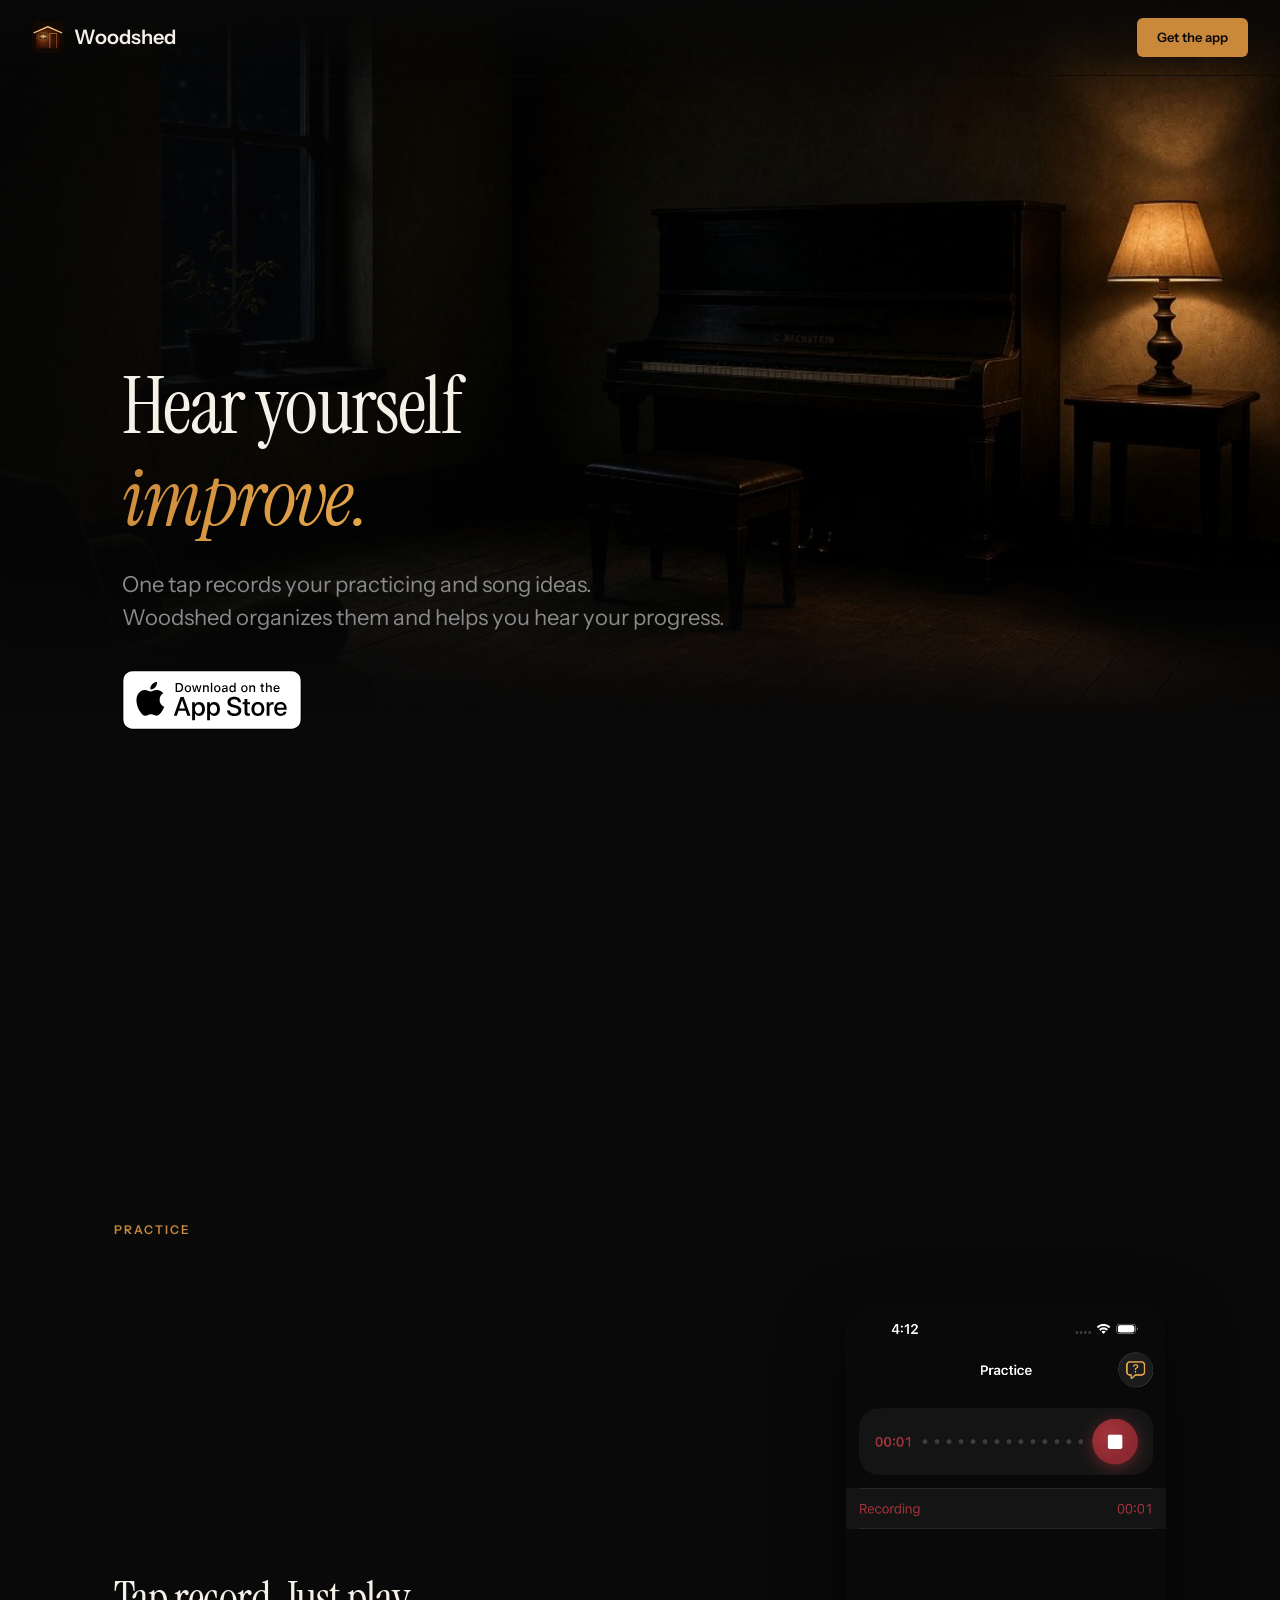
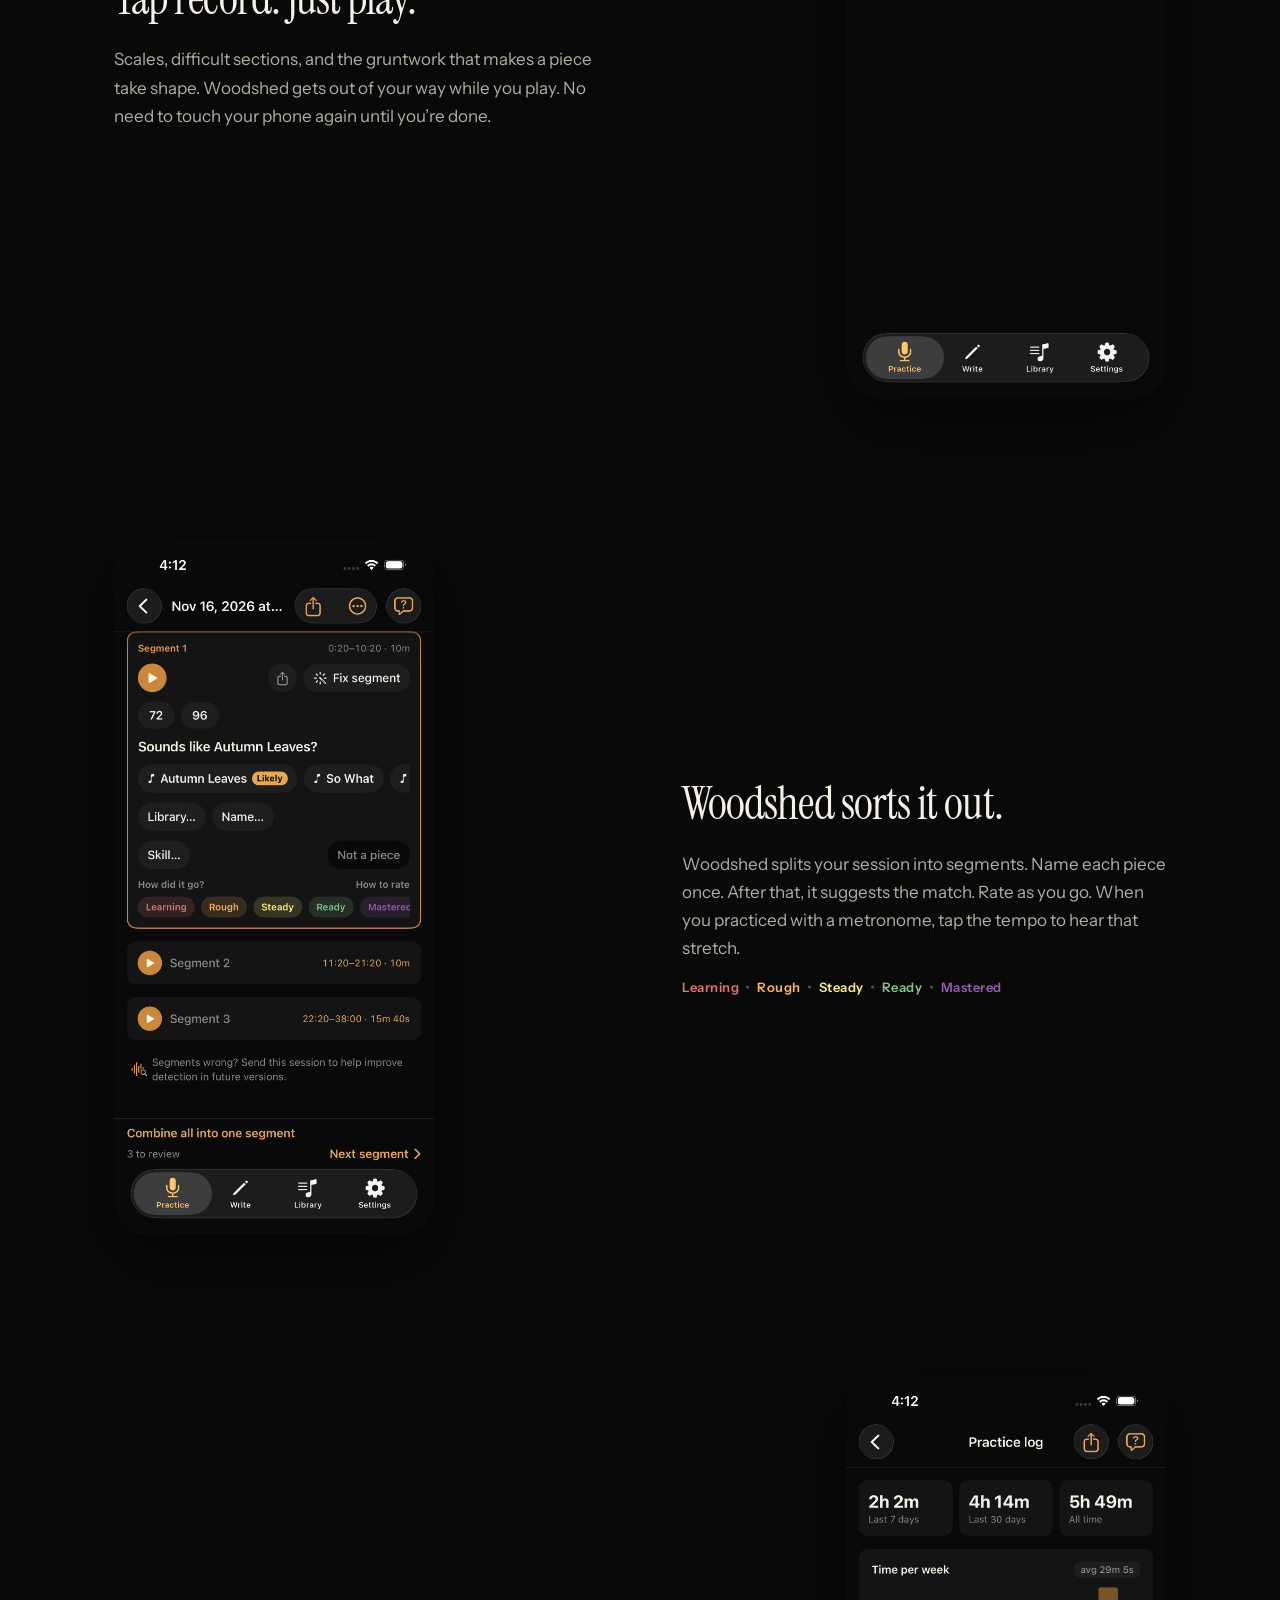
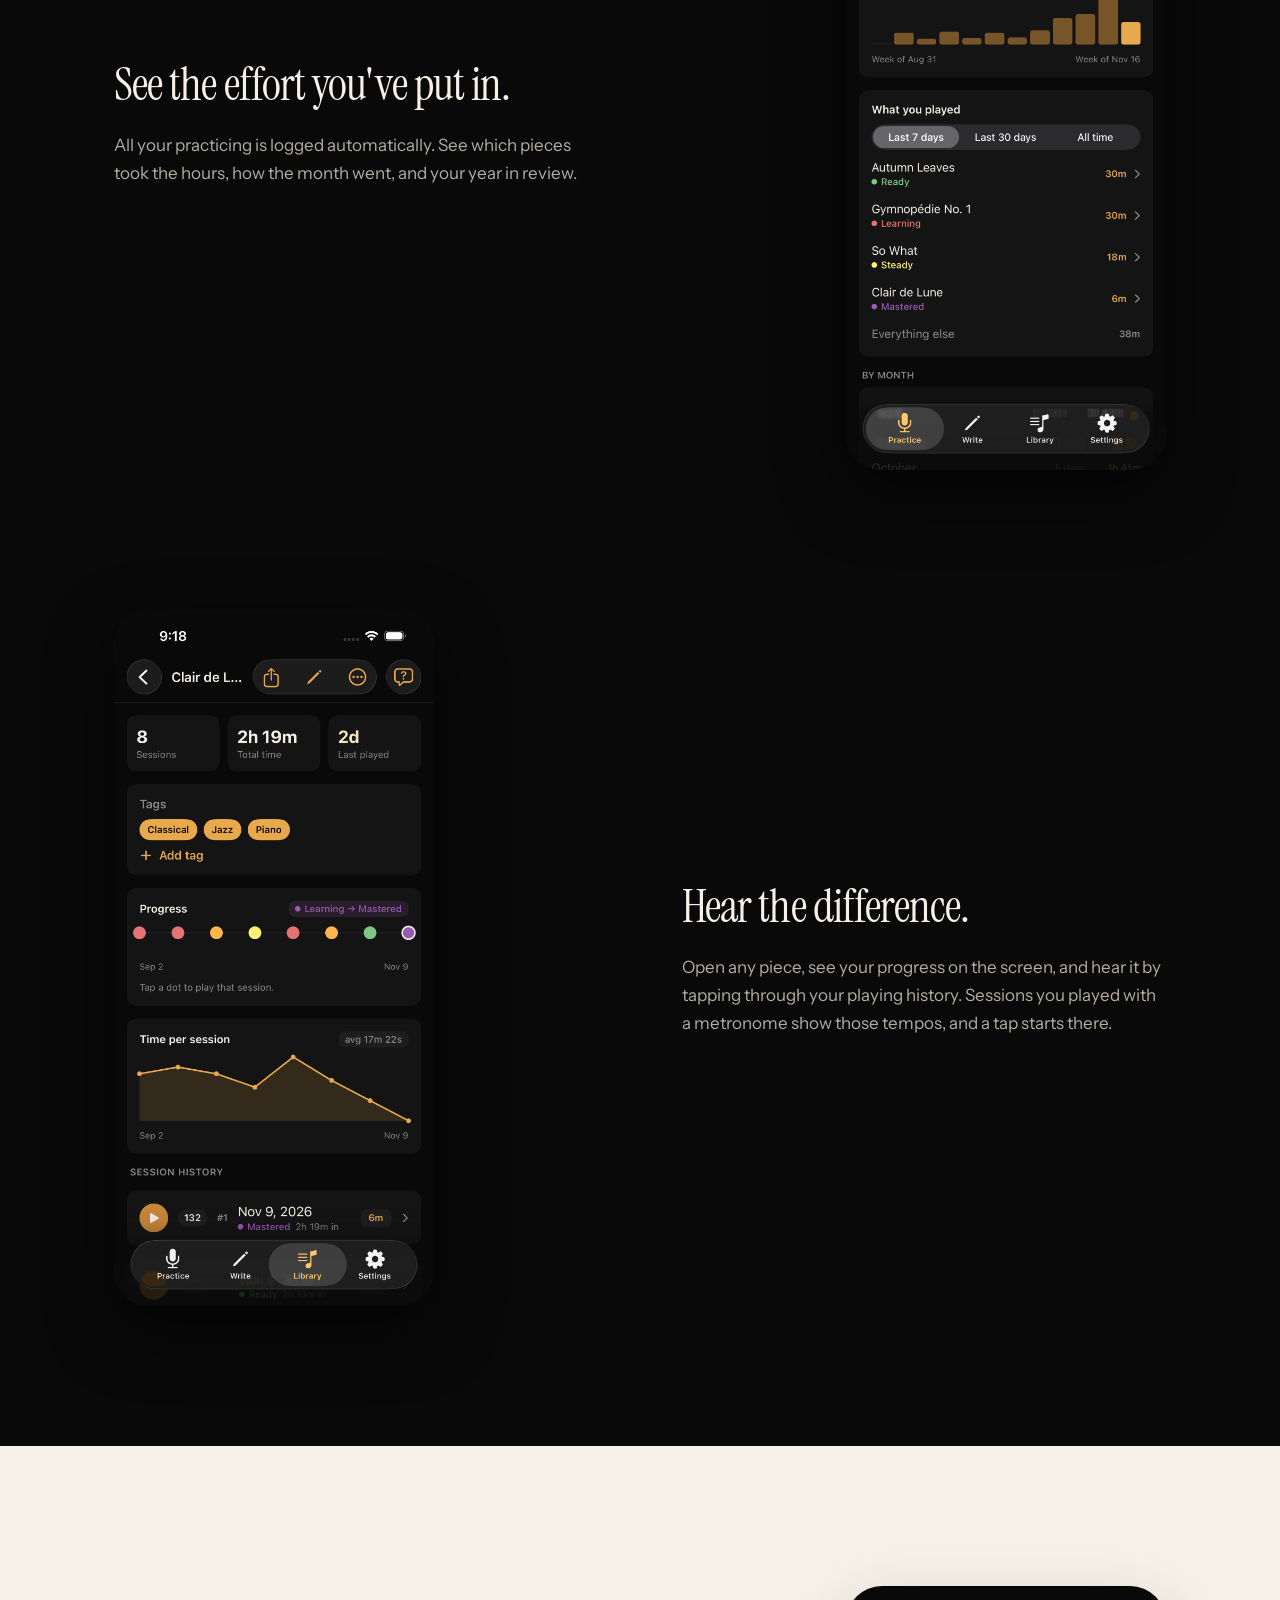
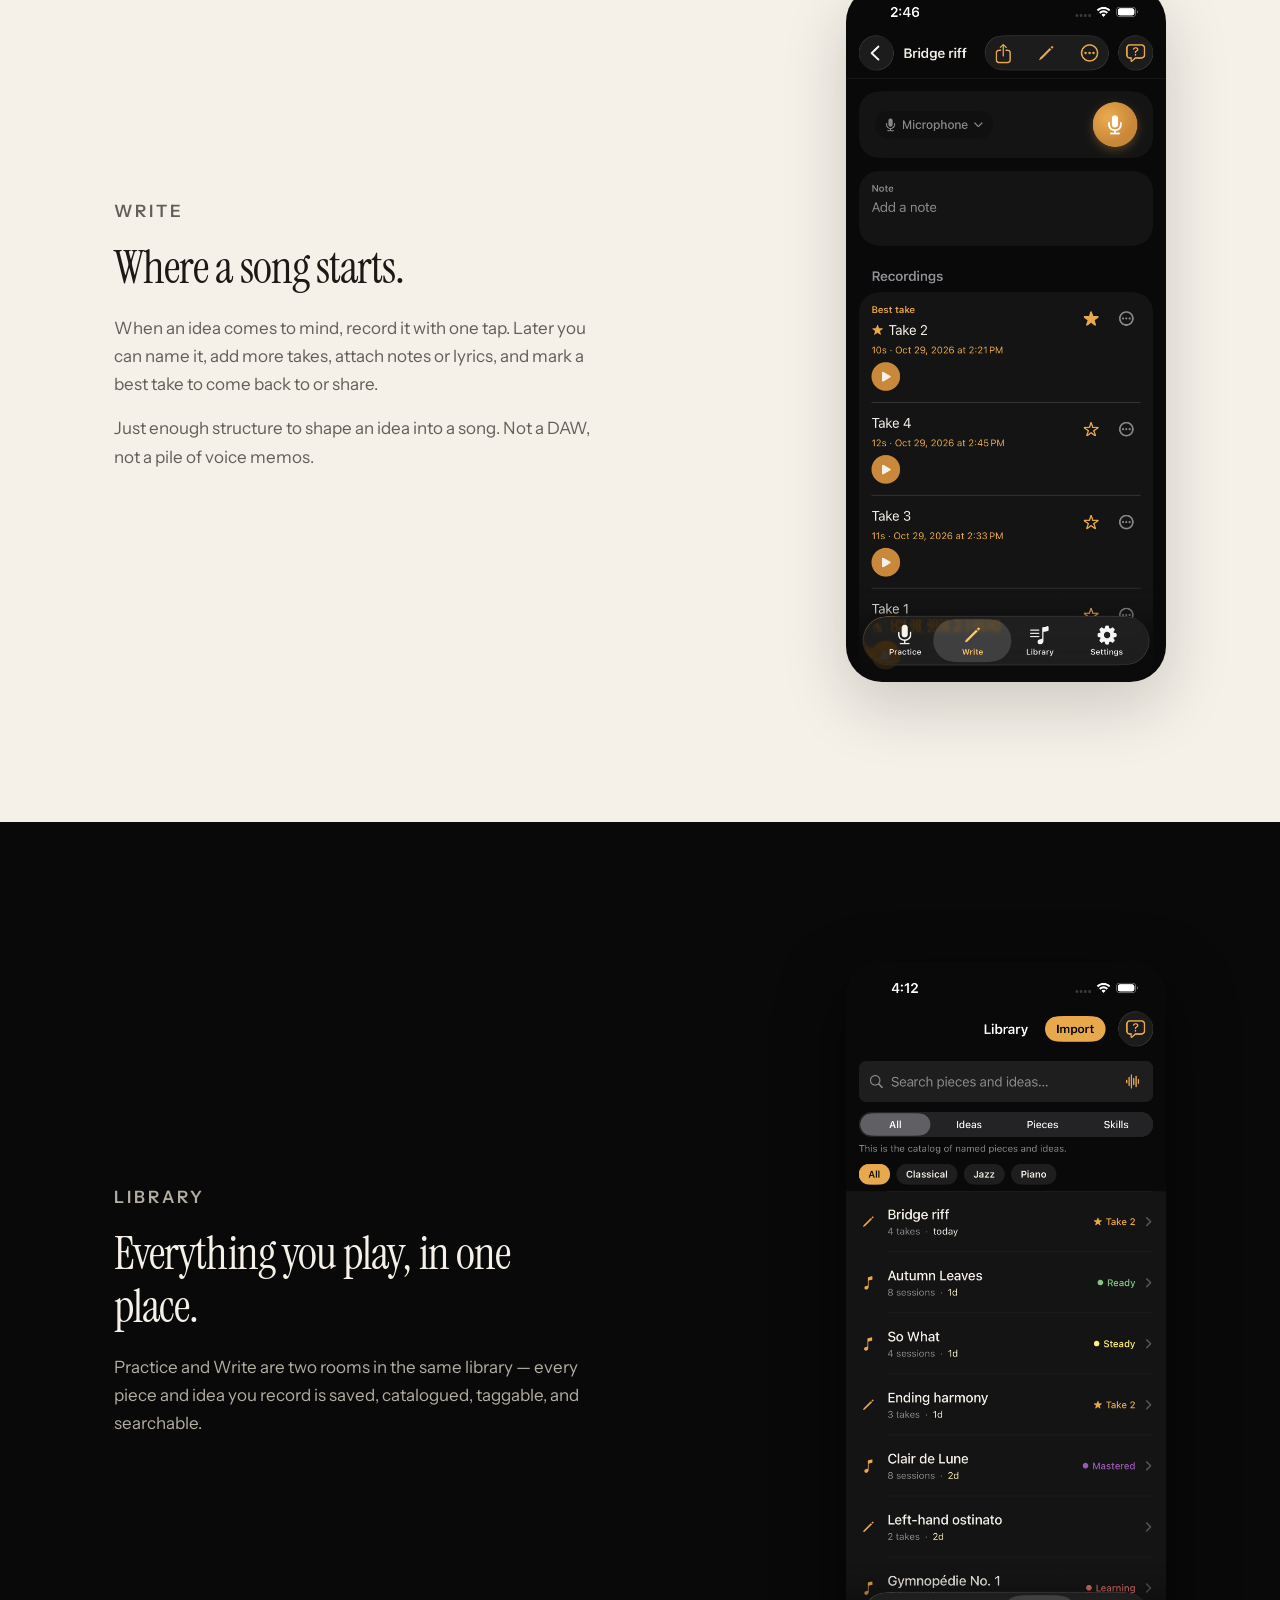
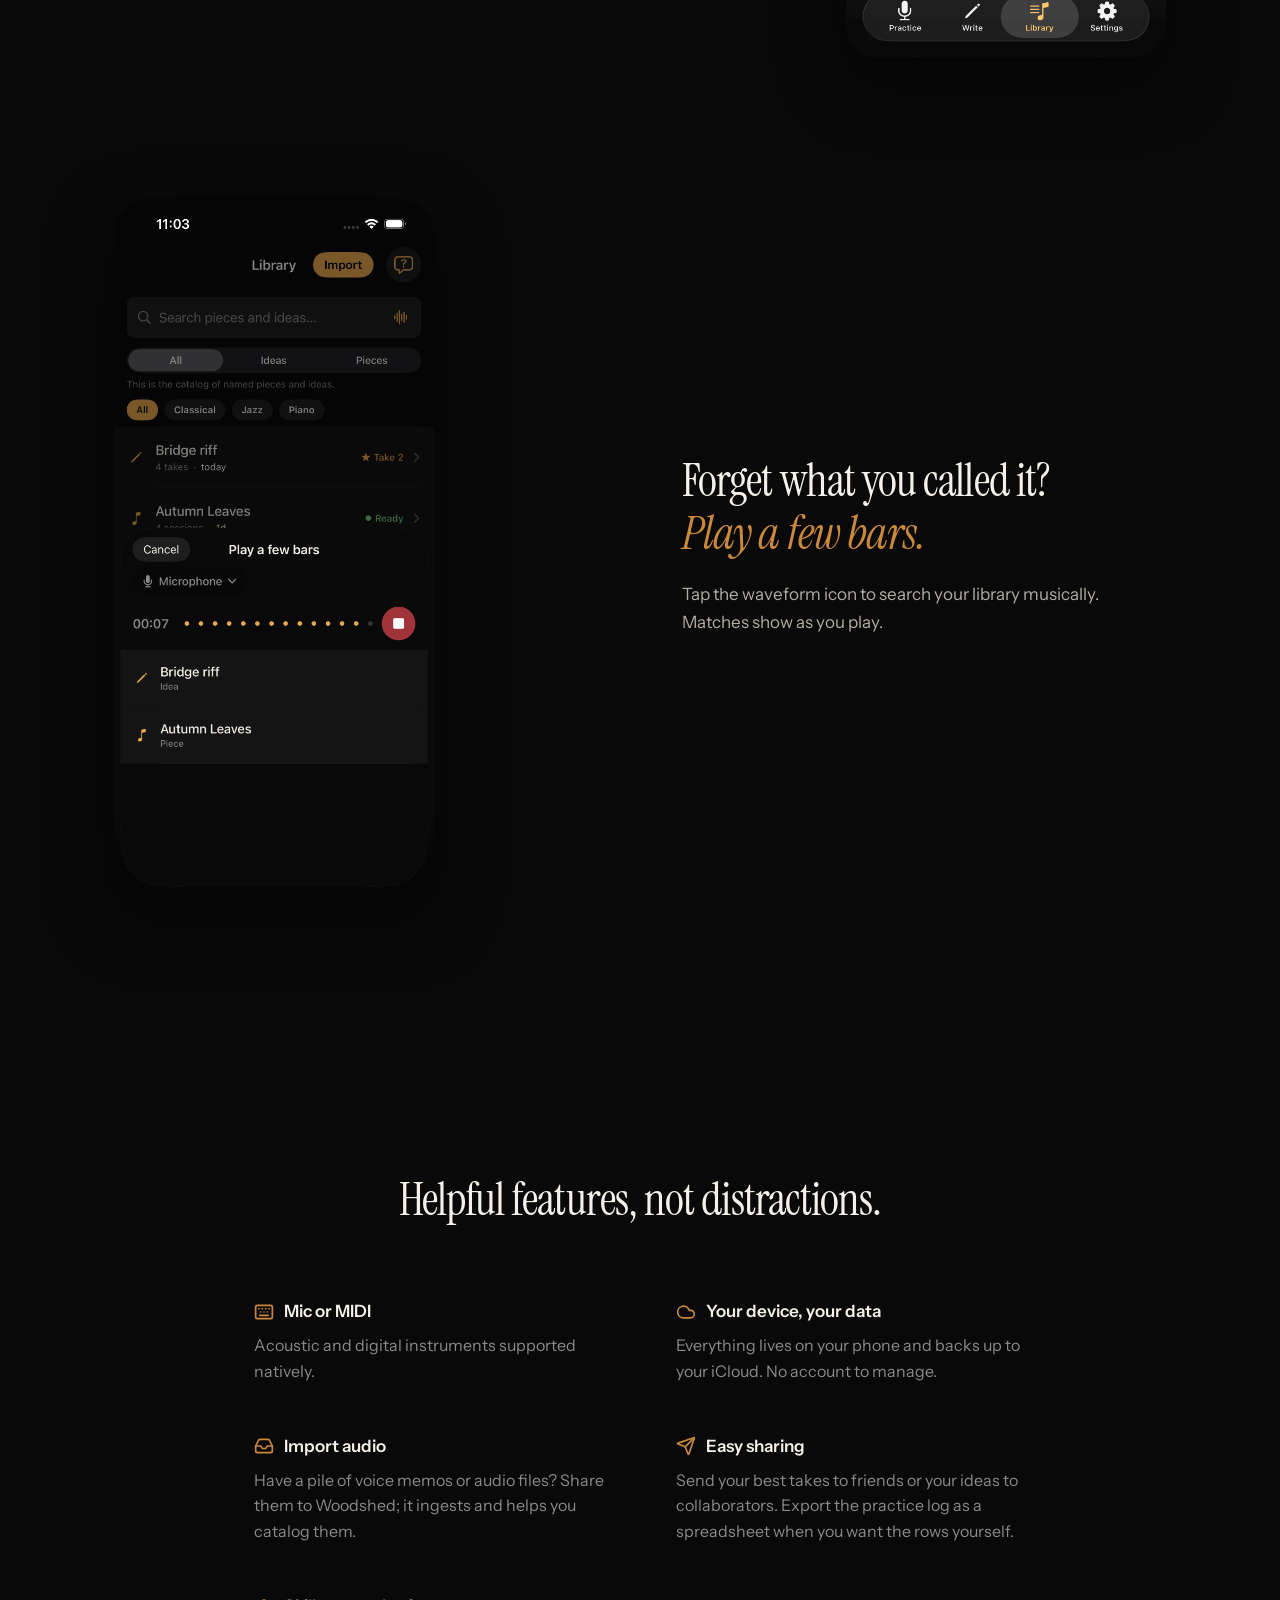
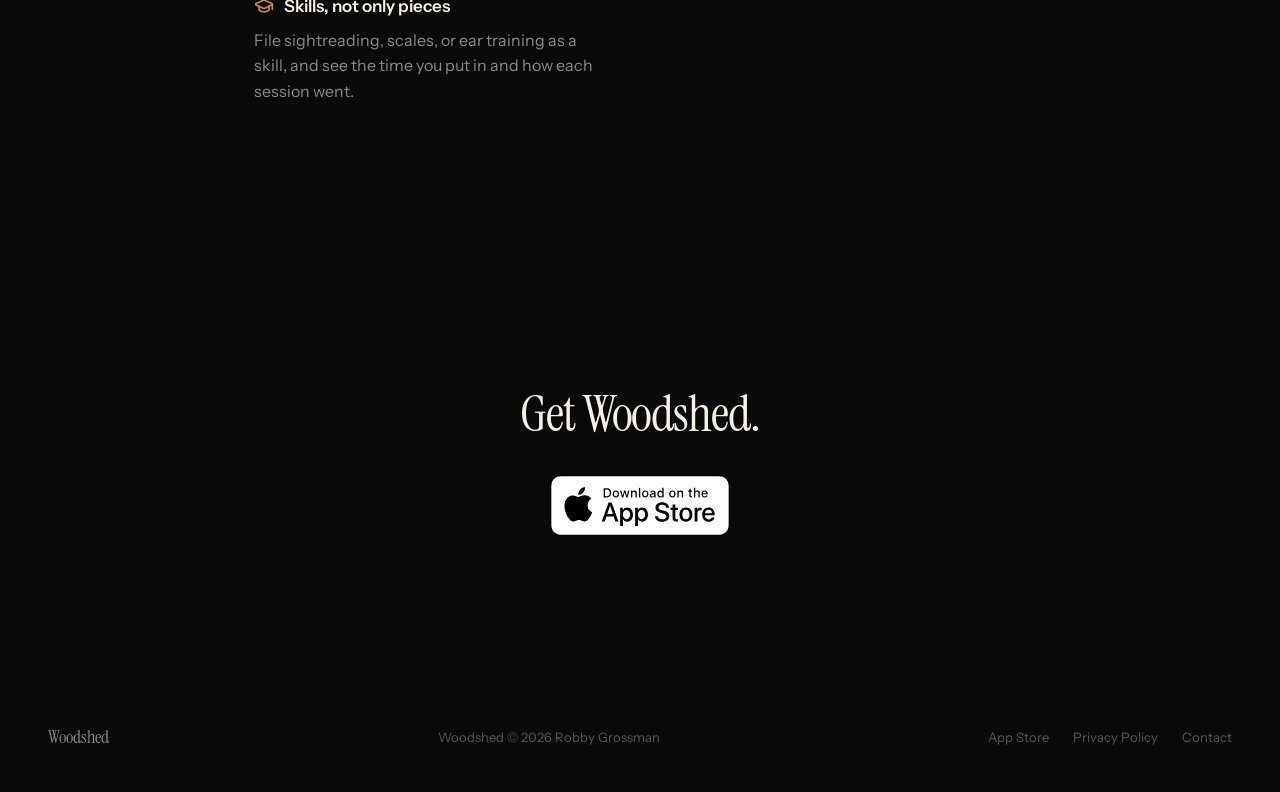
==== commit b2f5d071: "Add skills to the feature list (#39) Woodshed can file practice that is not a piece, such as sightre" ====
--- a/index.html
+++ b/index.html
@@ -79,7 +79,7 @@
         <article class="beat">
           <div class="beat-copy">
             <h2 class="serif">Woodshed sorts it out.</h2>
-            <p>Woodshed splits your session into segments. Name each piece once. After that, it suggests the match. Rate as you go. When you practiced with a metronome, tap the tempo to hear that stretch. Practice that is not a piece — sightreading, technique, improvisation, ear training, rhythm — files under a skill.</p>
+            <p>Woodshed splits your session into segments. Name each piece once. After that, it suggests the match. Rate as you go. When you practiced with a metronome, tap the tempo to hear that stretch.</p>
             <p class="rating-line" aria-label="Readiness scale">
               <span class="rating learning">Learning</span>
               <span class="rating rough">Rough</span>
@@ -89,7 +89,7 @@
             </p>
           </div>
           <figure class="beat-figure">
-            <img src="images/session.png" alt="Session review — segments, match suggestions, ratings, and Skill" class="screenshot-img" />
+            <img src="images/session.png" alt="Session review — segments, match suggestions, and ratings" class="screenshot-img" />
           </figure>
         </article>
 
@@ -139,10 +139,10 @@
           <div class="beat-copy">
             <p class="section-label">Library</p>
             <h2 class="serif">Everything you play, in one place.</h2>
-            <p>Practice and Write are two rooms in the same library — every piece and idea you record is saved, catalogued, taggable, and searchable. Skills sit beside them, for practice that is not a piece.</p>
-          </div>
-          <figure class="beat-figure">
-            <img src="images/library.png" alt="Library — pieces and ideas, with a Skills filter beside All, Ideas, and Pieces" class="screenshot-img" />
+            <p>Practice and Write are two rooms in the same library — every piece and idea you record is saved, catalogued, taggable, and searchable.</p>
+          </div>
+          <figure class="beat-figure">
+            <img src="images/library.png" alt="Library — pieces and ideas in one list, each with a rating or best take" class="screenshot-img" />
           </figure>
         </article>
 
@@ -198,6 +198,15 @@
               Easy sharing
             </dt>
             <dd>Send your best takes to friends or your ideas to collaborators. Export the practice log as a spreadsheet when you want the rows yourself.</dd>
+          </div>
+          <div class="details-item">
+            <dt>
+              <span class="details-icon" aria-hidden="true">
+                <svg viewBox="0 0 24 24" fill="none" stroke="currentColor" stroke-width="2" stroke-linecap="round" stroke-linejoin="round"><path d="M21.42 10.922a1 1 0 0 0-.019-1.838L12.83 5.18a2 2 0 0 0-1.66 0L2.6 9.08a1 1 0 0 0 0 1.832l8.57 3.908a2 2 0 0 0 1.66 0z"/><path d="M22 10v6"/><path d="M6 12.5V16a6 3 0 0 0 12 0v-3.5"/></svg>
+              </span>
+              Skills, not only pieces
+            </dt>
+            <dd>File sightreading, scales, or ear training as a skill, and see the time you put in and how each session went.</dd>
           </div>
         </dl>
       </div>
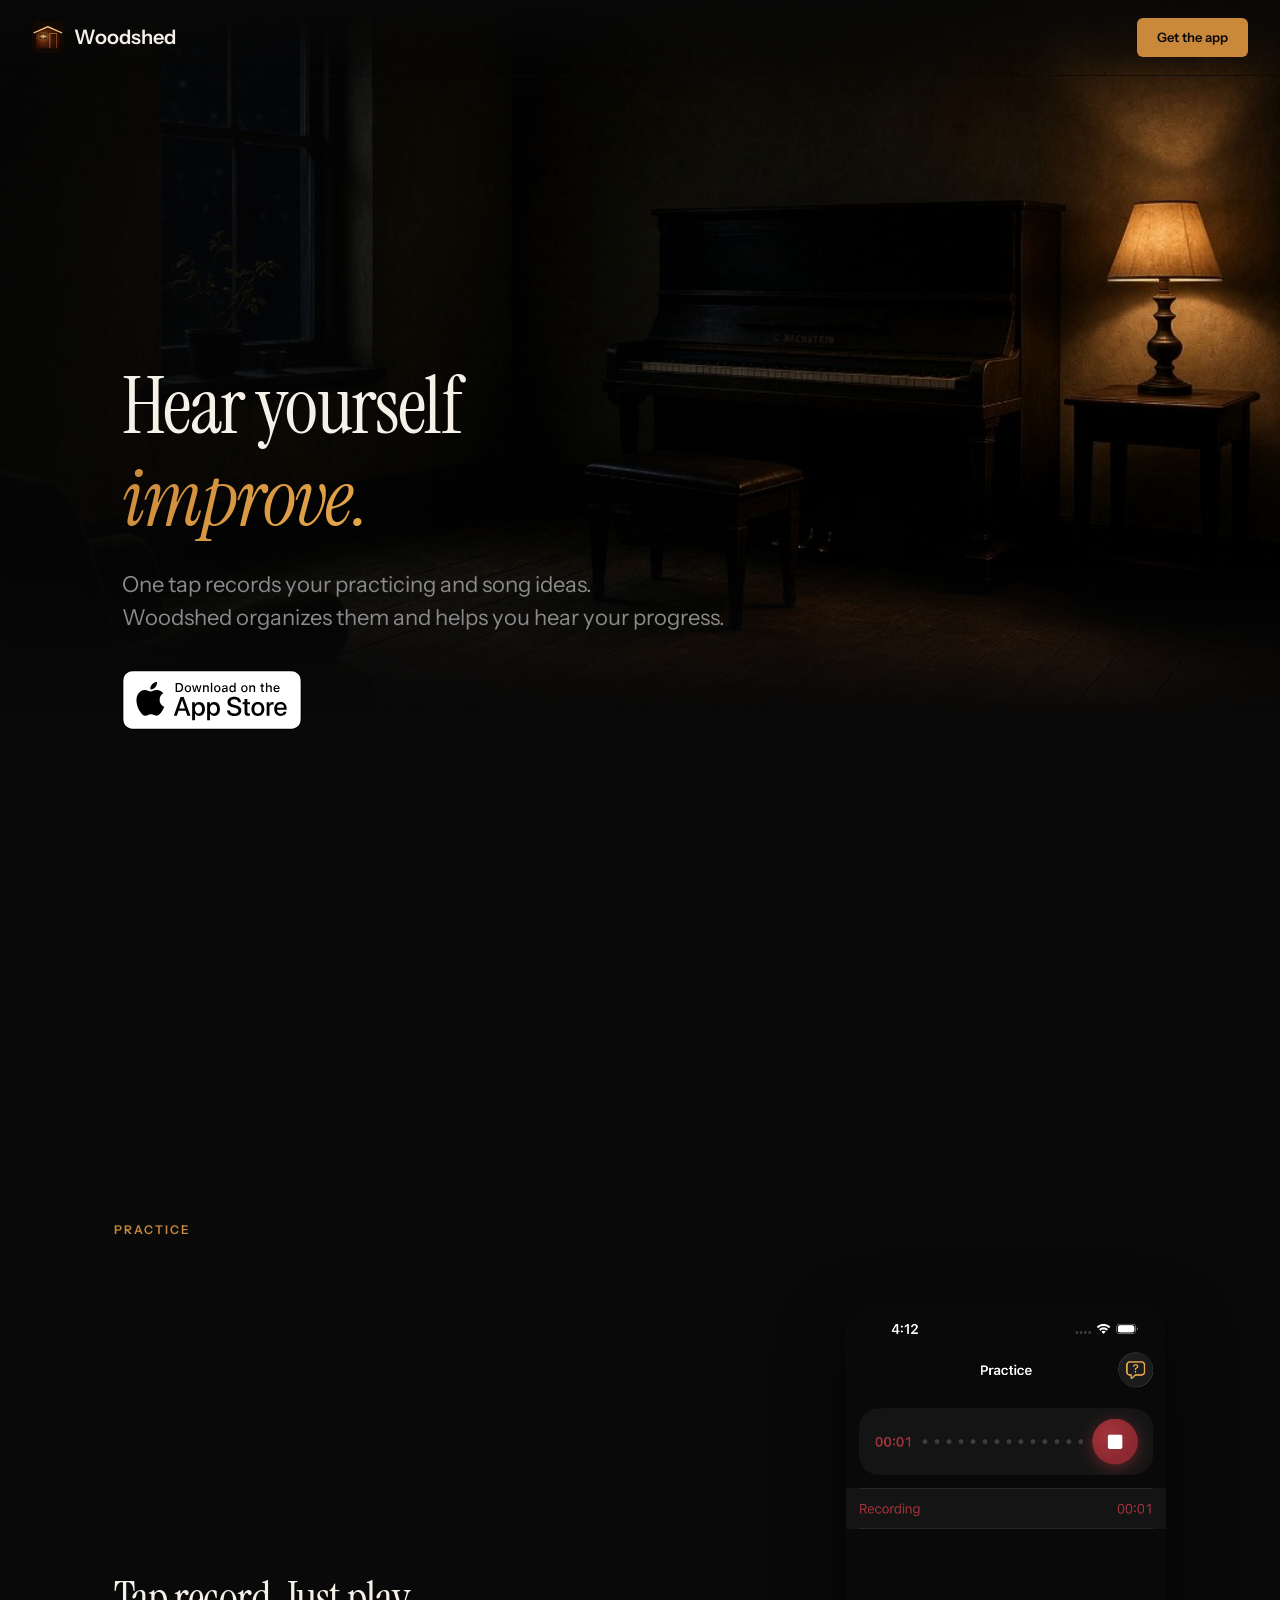
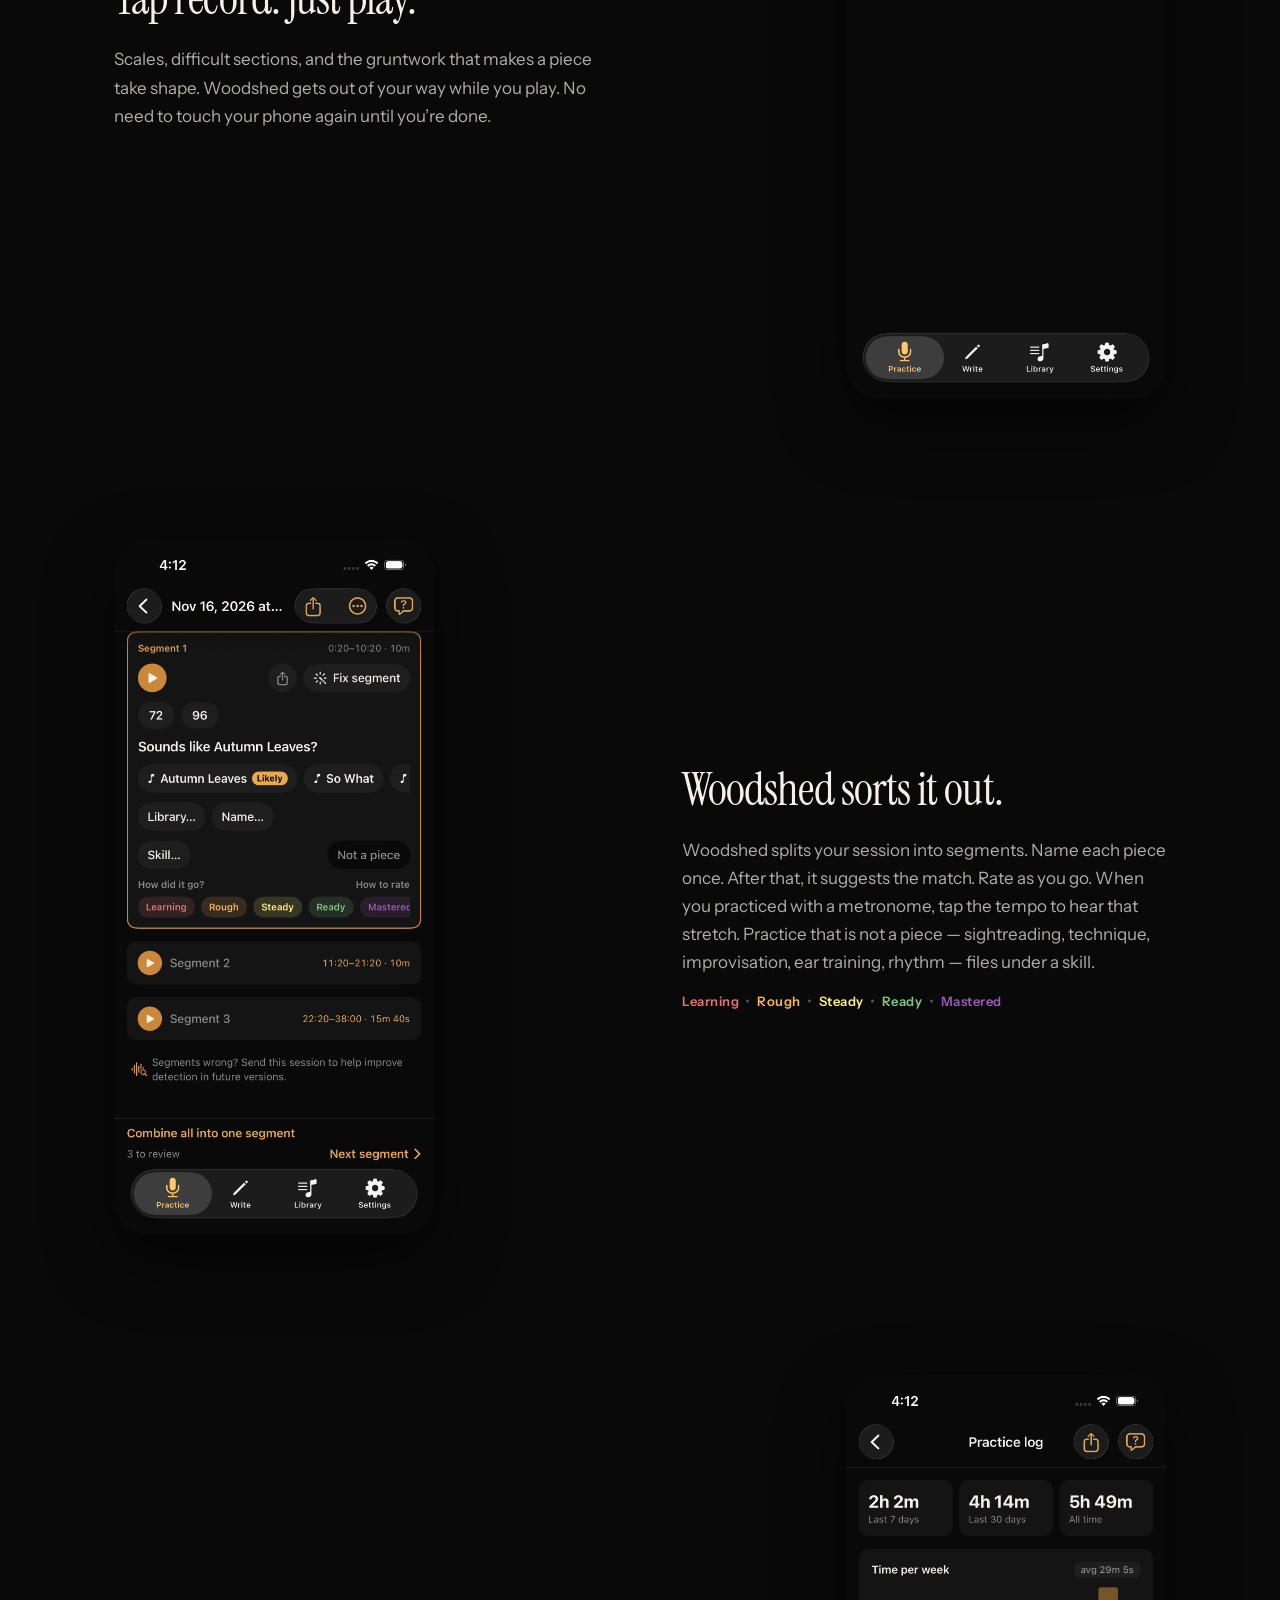
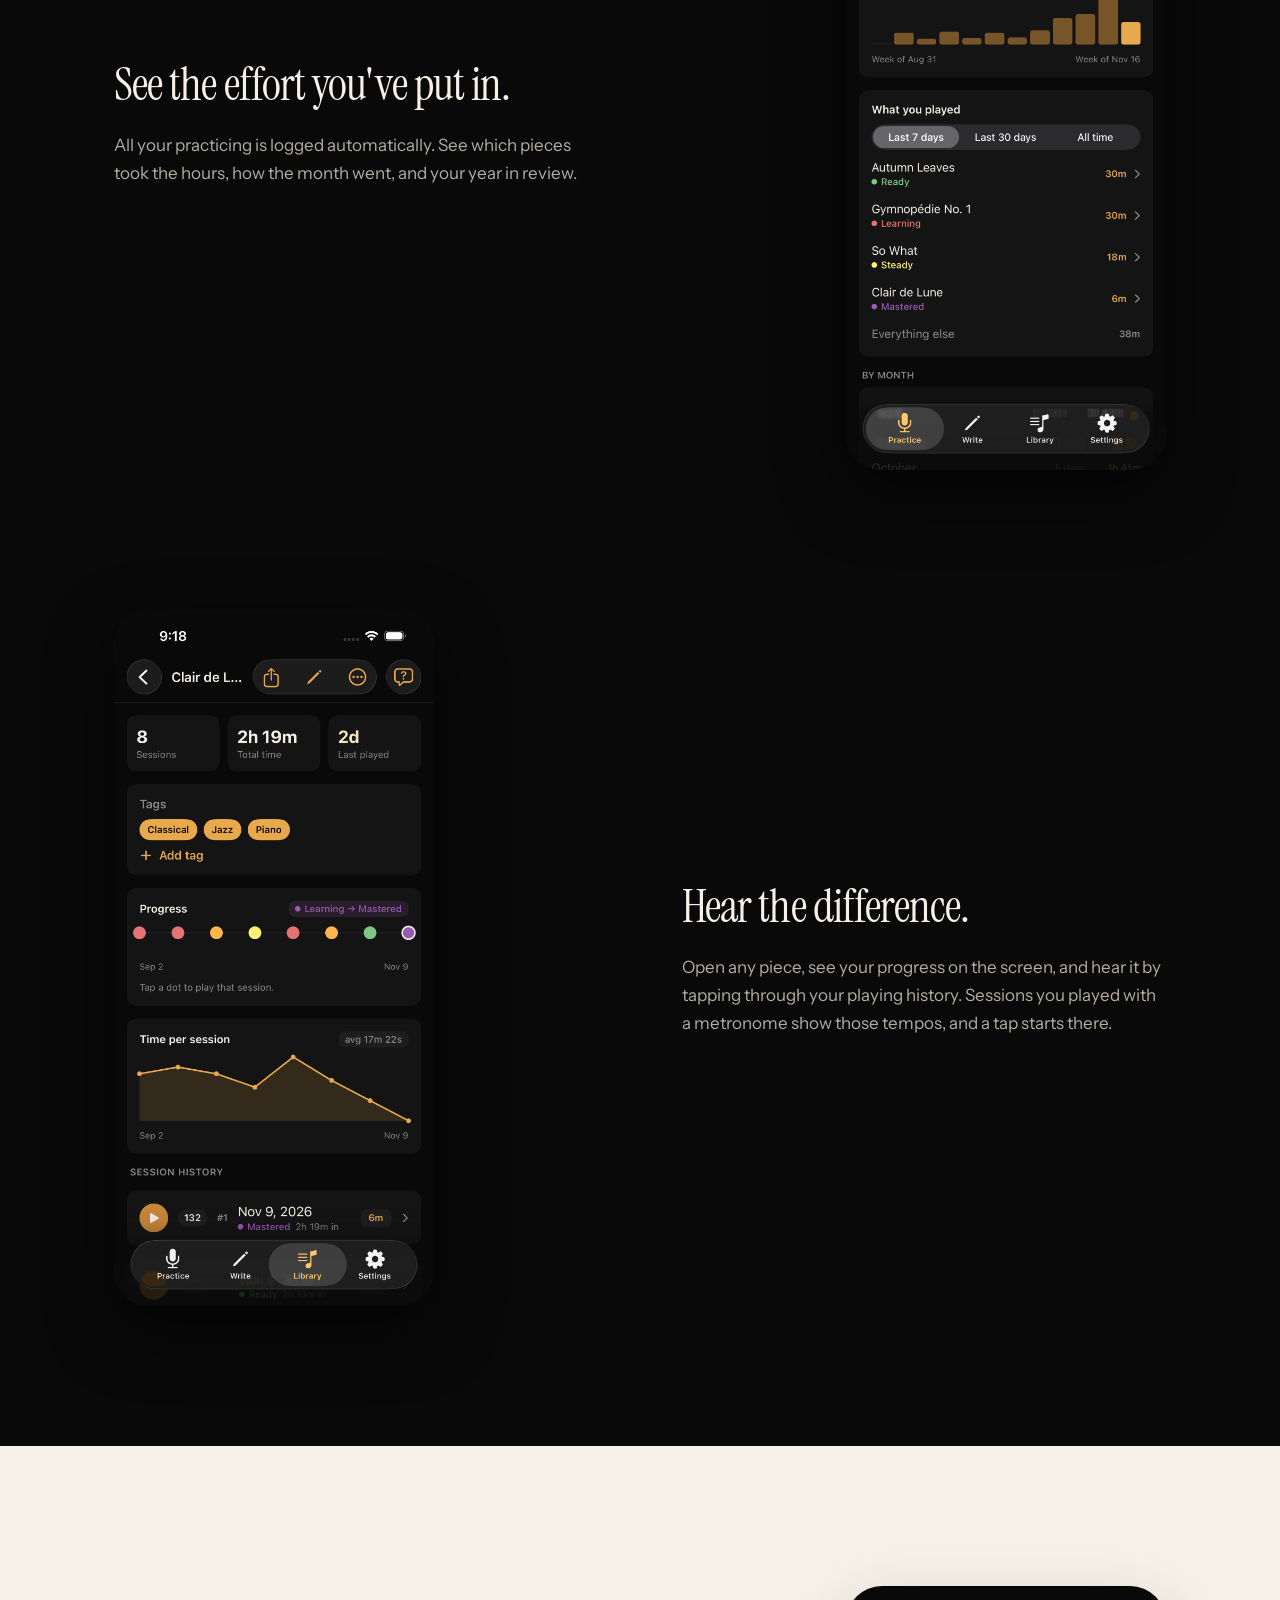
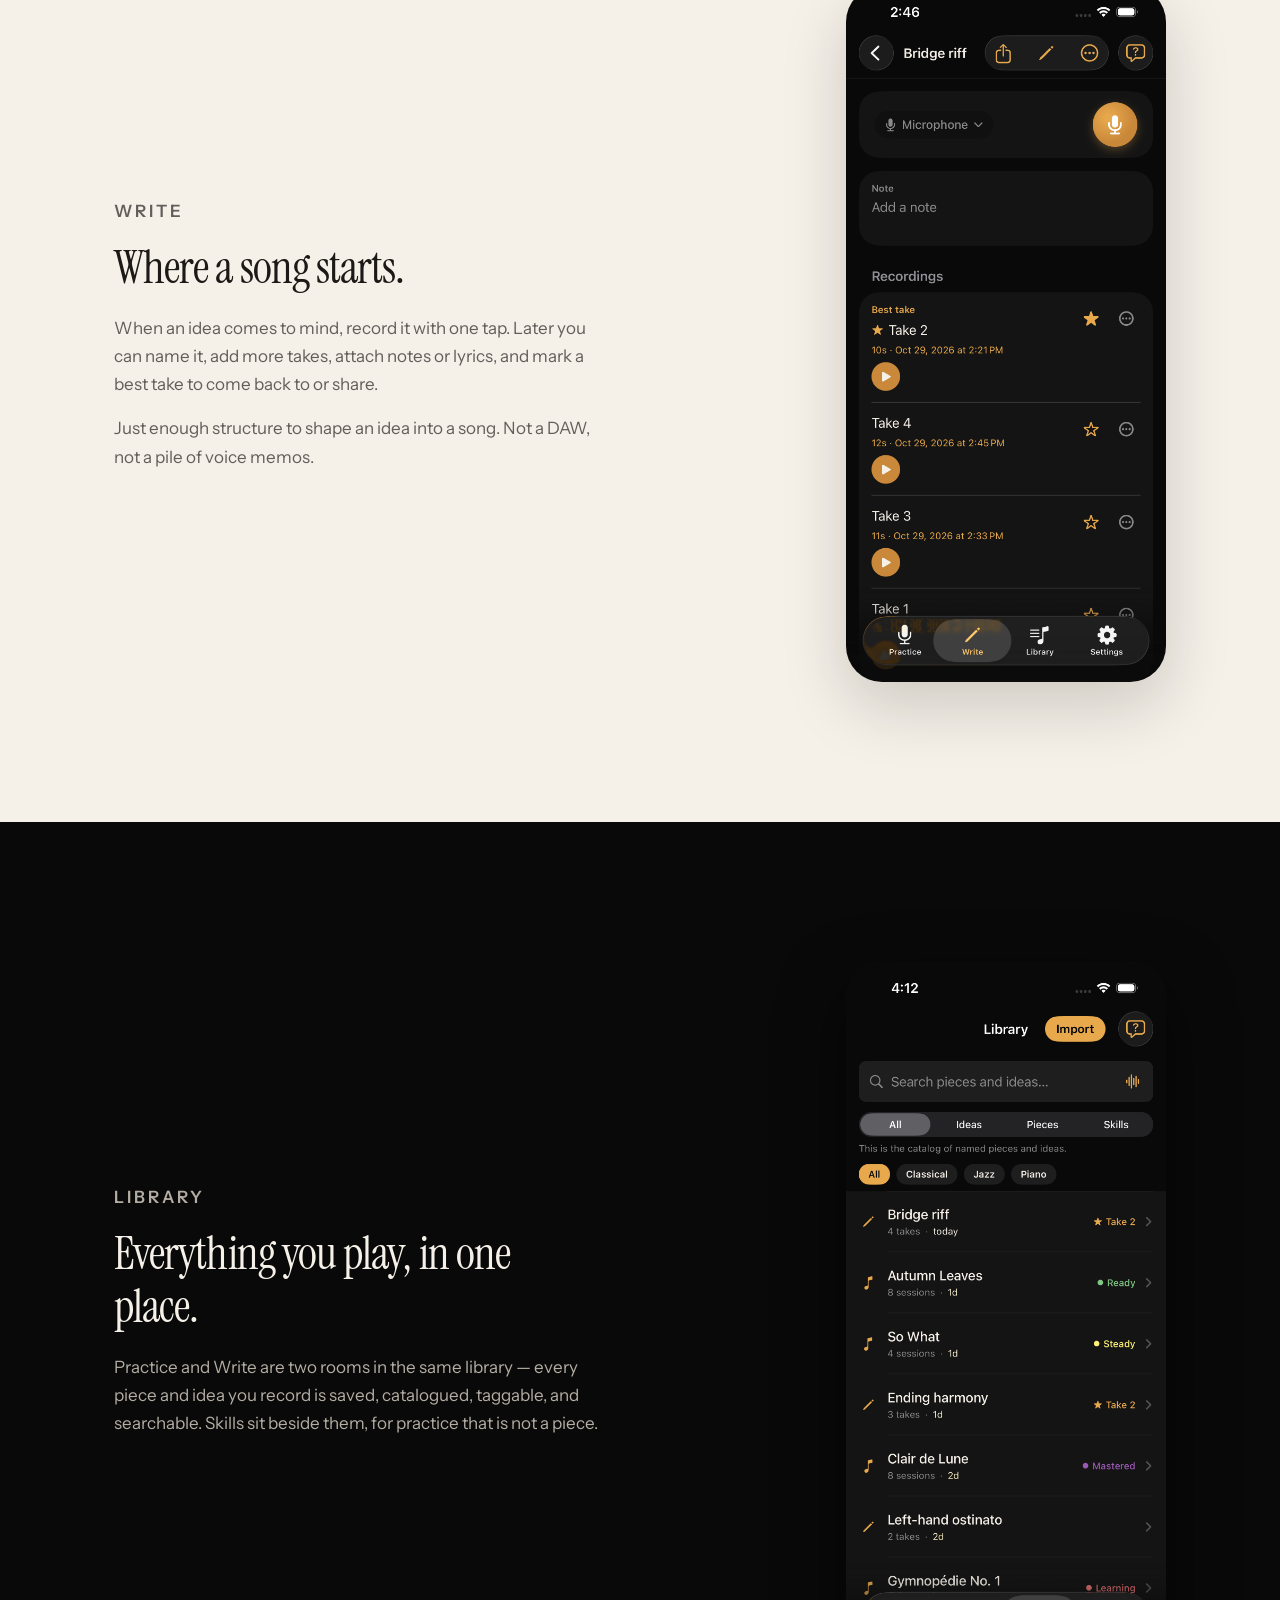
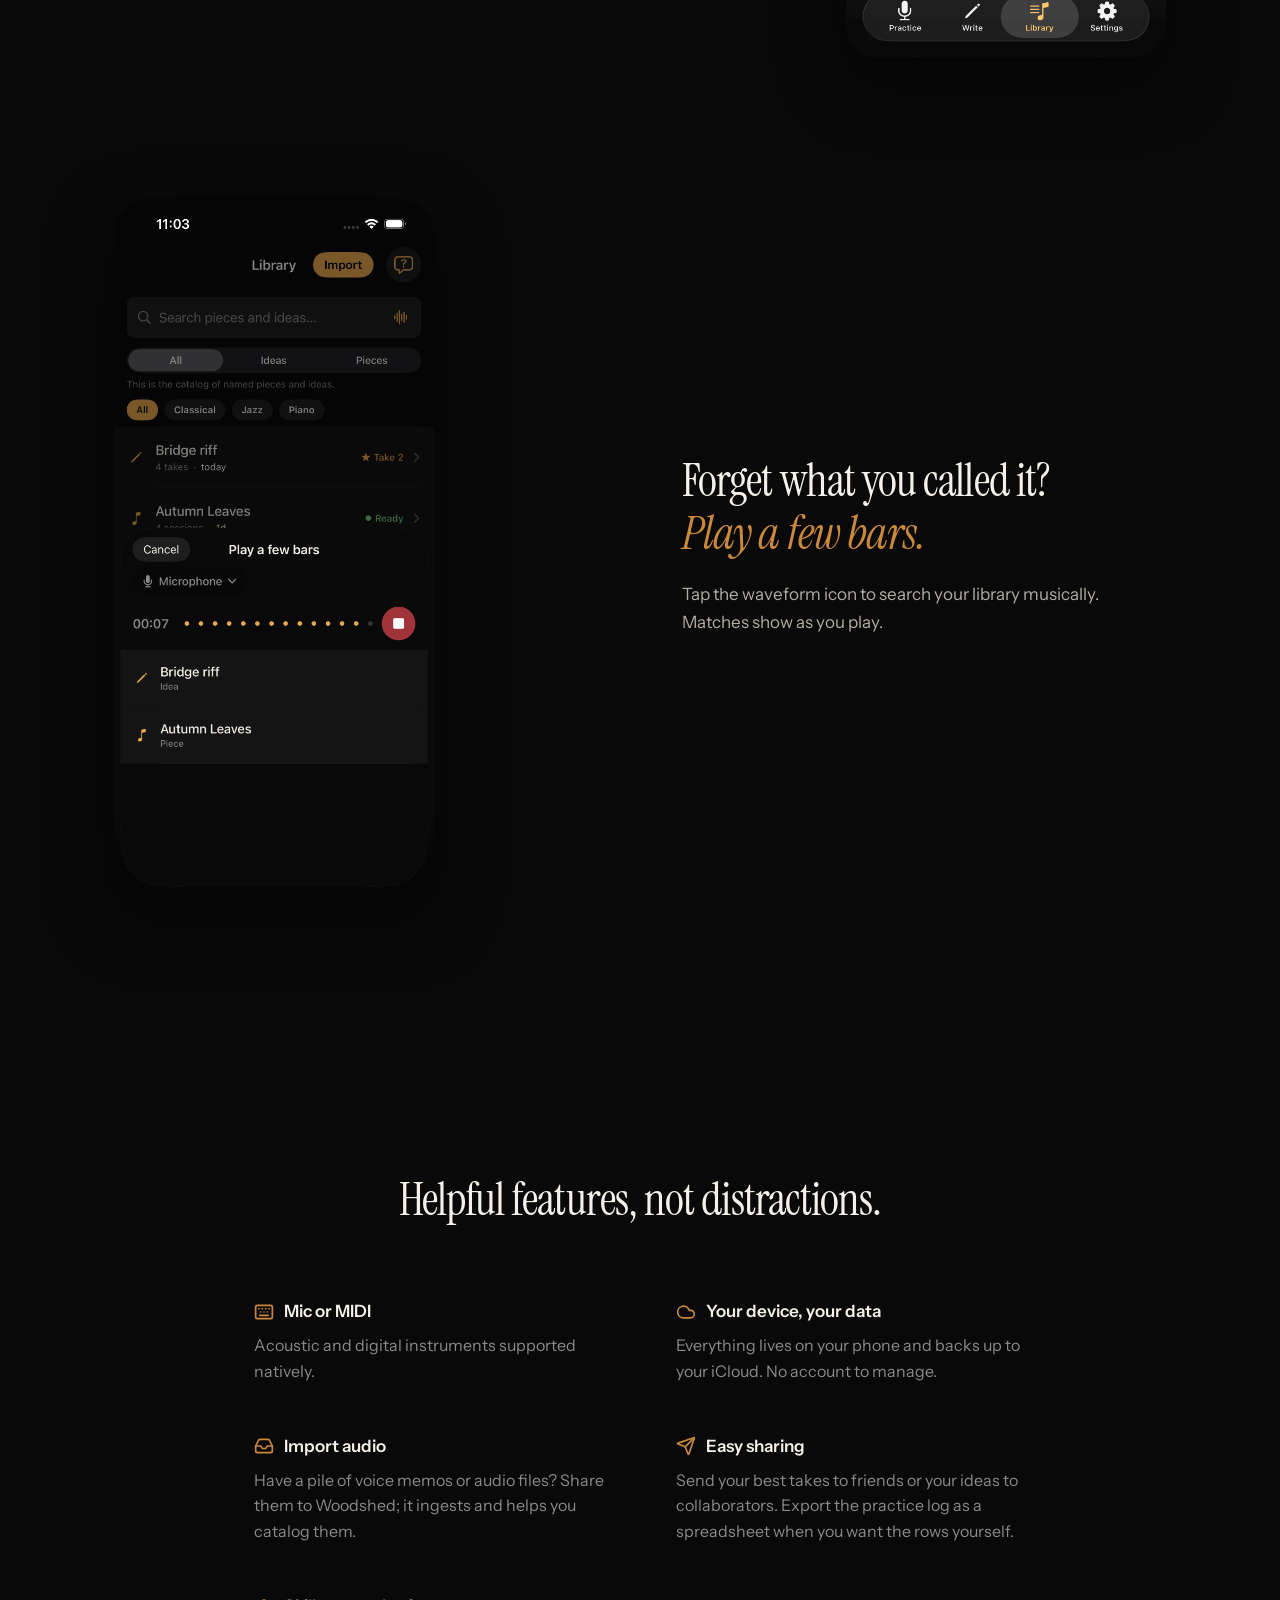
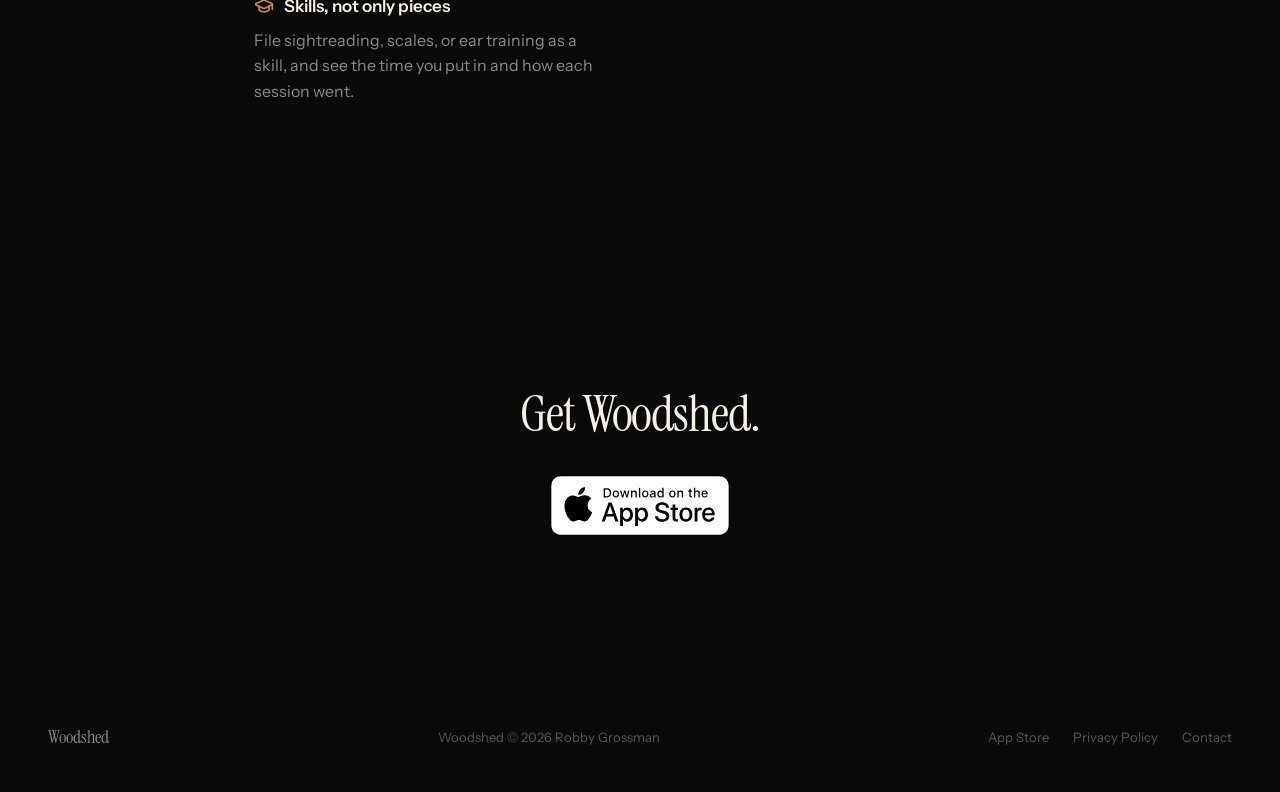
==== commit 9351aa1f: "Show skills on the session and library screenshots. (#40)" ====
--- a/index.html
+++ b/index.html
@@ -79,7 +79,7 @@
         <article class="beat">
           <div class="beat-copy">
             <h2 class="serif">Woodshed sorts it out.</h2>
-            <p>Woodshed splits your session into segments. Name each piece once. After that, it suggests the match. Rate as you go. When you practiced with a metronome, tap the tempo to hear that stretch.</p>
+            <p>Woodshed splits your session into segments. Name each piece once. After that, it suggests the match. Rate as you go. When you practiced with a metronome, tap the tempo to hear that stretch. Practice that is not a piece — sightreading, technique, improvisation, ear training, rhythm — files under a skill.</p>
             <p class="rating-line" aria-label="Readiness scale">
               <span class="rating learning">Learning</span>
               <span class="rating rough">Rough</span>
@@ -89,7 +89,7 @@
             </p>
           </div>
           <figure class="beat-figure">
-            <img src="images/session.png" alt="Session review — segments, match suggestions, and ratings" class="screenshot-img" />
+            <img src="images/session.png" alt="Session review — segments, match suggestions, ratings, and Skill" class="screenshot-img" />
           </figure>
         </article>
 
@@ -139,10 +139,10 @@
           <div class="beat-copy">
             <p class="section-label">Library</p>
             <h2 class="serif">Everything you play, in one place.</h2>
-            <p>Practice and Write are two rooms in the same library — every piece and idea you record is saved, catalogued, taggable, and searchable.</p>
-          </div>
-          <figure class="beat-figure">
-            <img src="images/library.png" alt="Library — pieces and ideas in one list, each with a rating or best take" class="screenshot-img" />
+            <p>Practice and Write are two rooms in the same library — every piece and idea you record is saved, catalogued, taggable, and searchable. Skills sit beside them, for practice that is not a piece.</p>
+          </div>
+          <figure class="beat-figure">
+            <img src="images/library.png" alt="Library — pieces and ideas, with a Skills filter beside All, Ideas, and Pieces" class="screenshot-img" />
           </figure>
         </article>
 
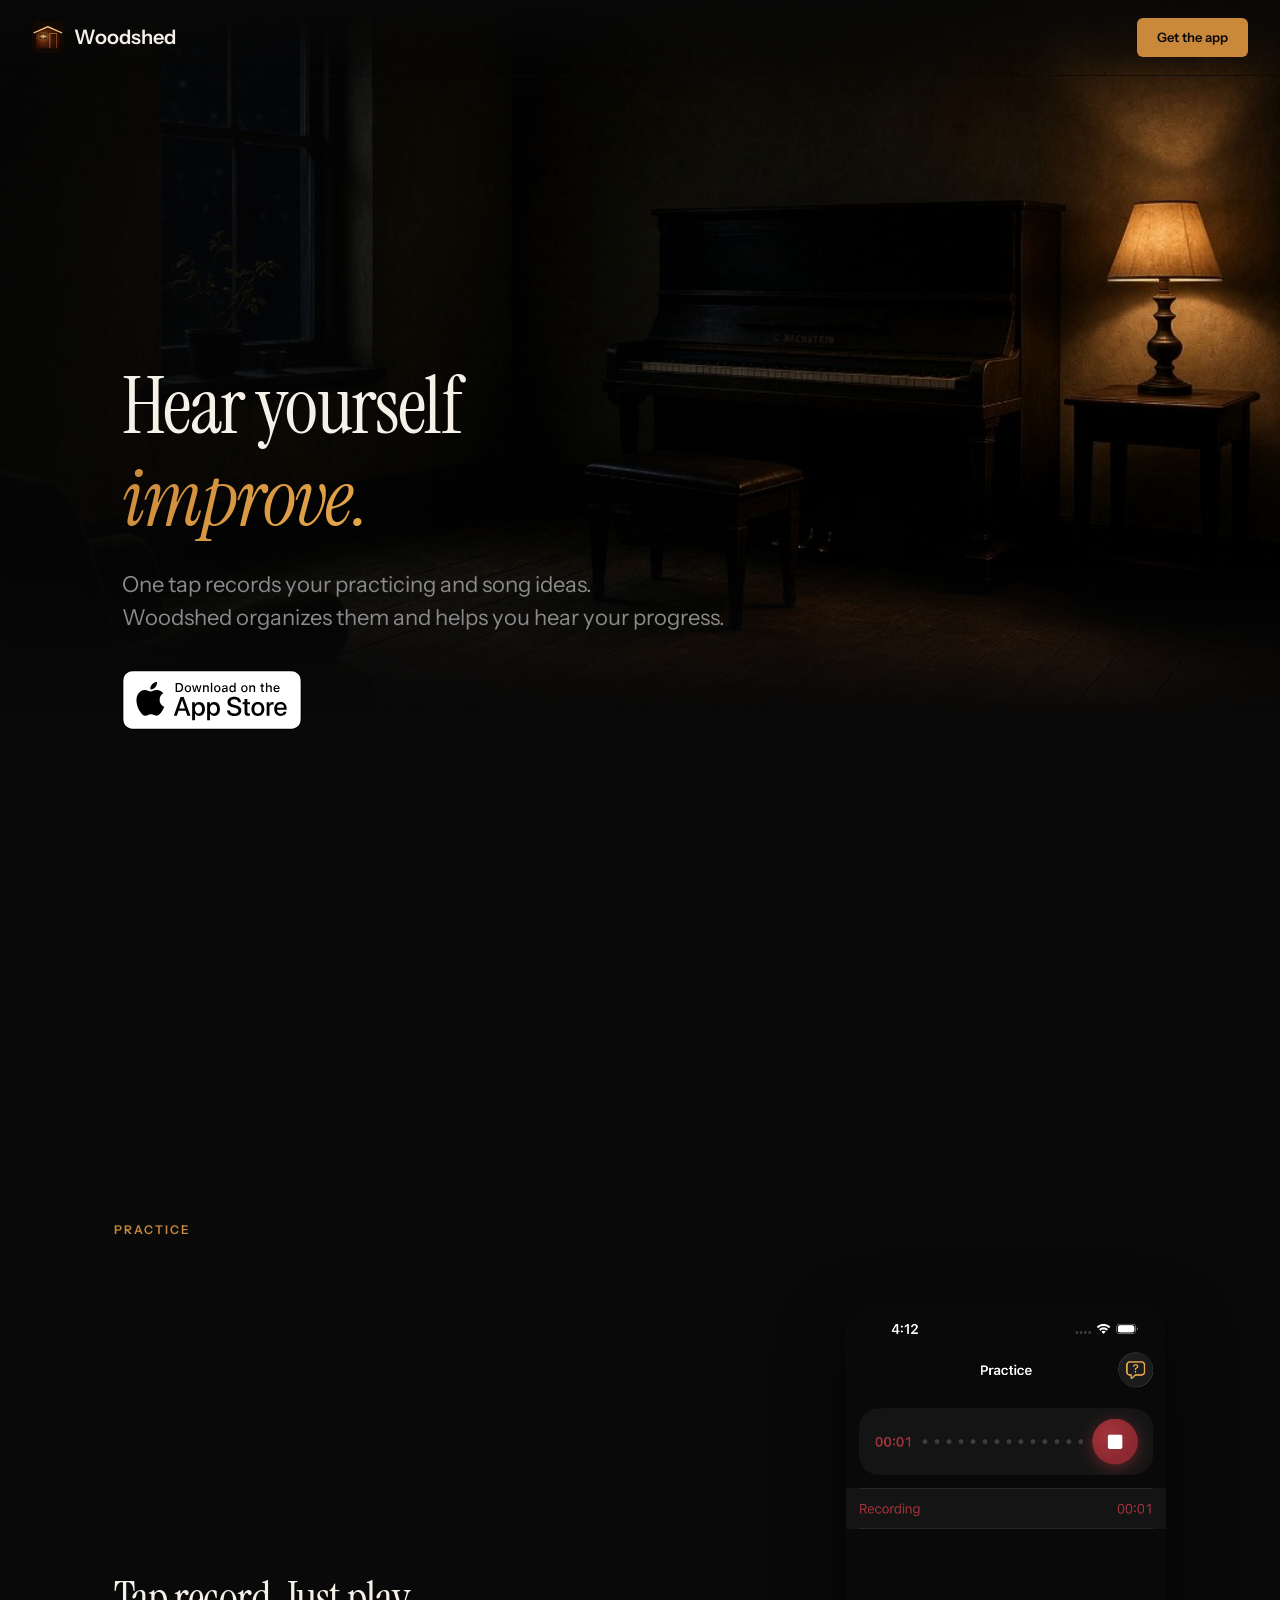
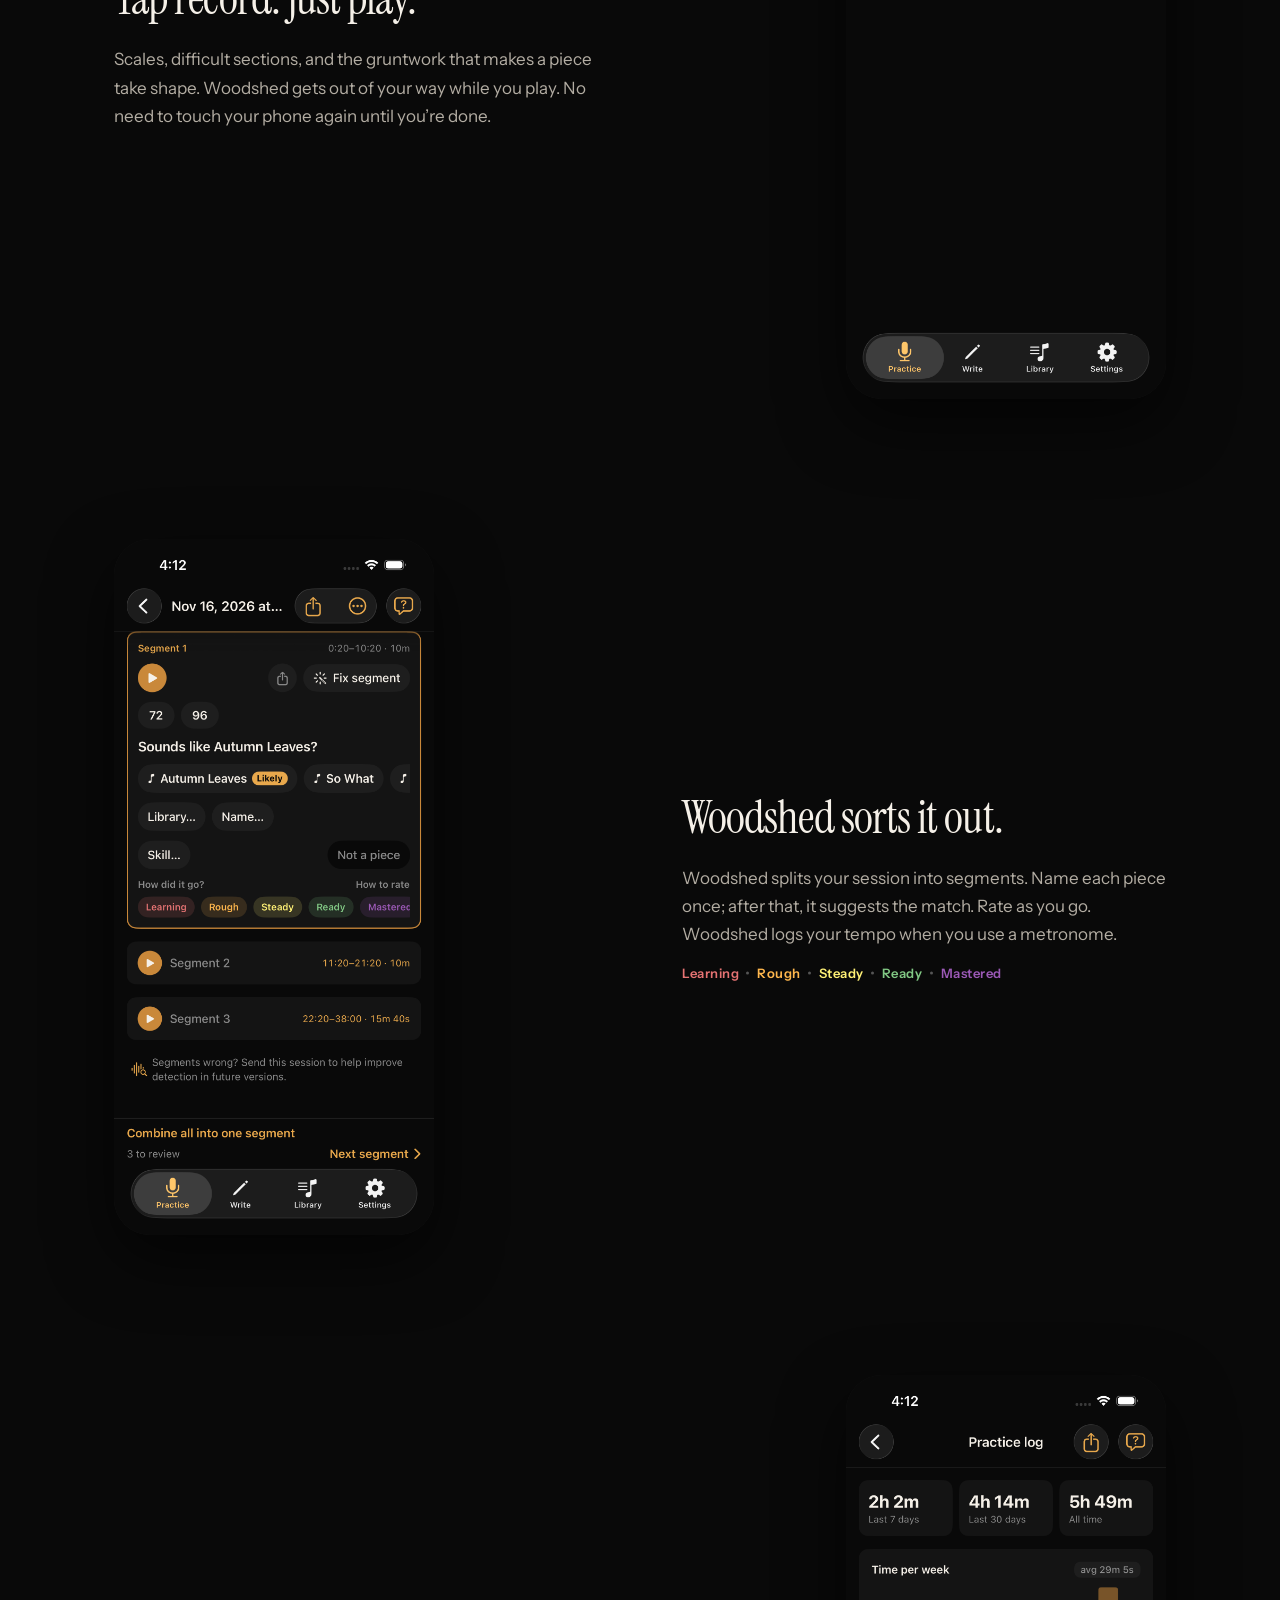
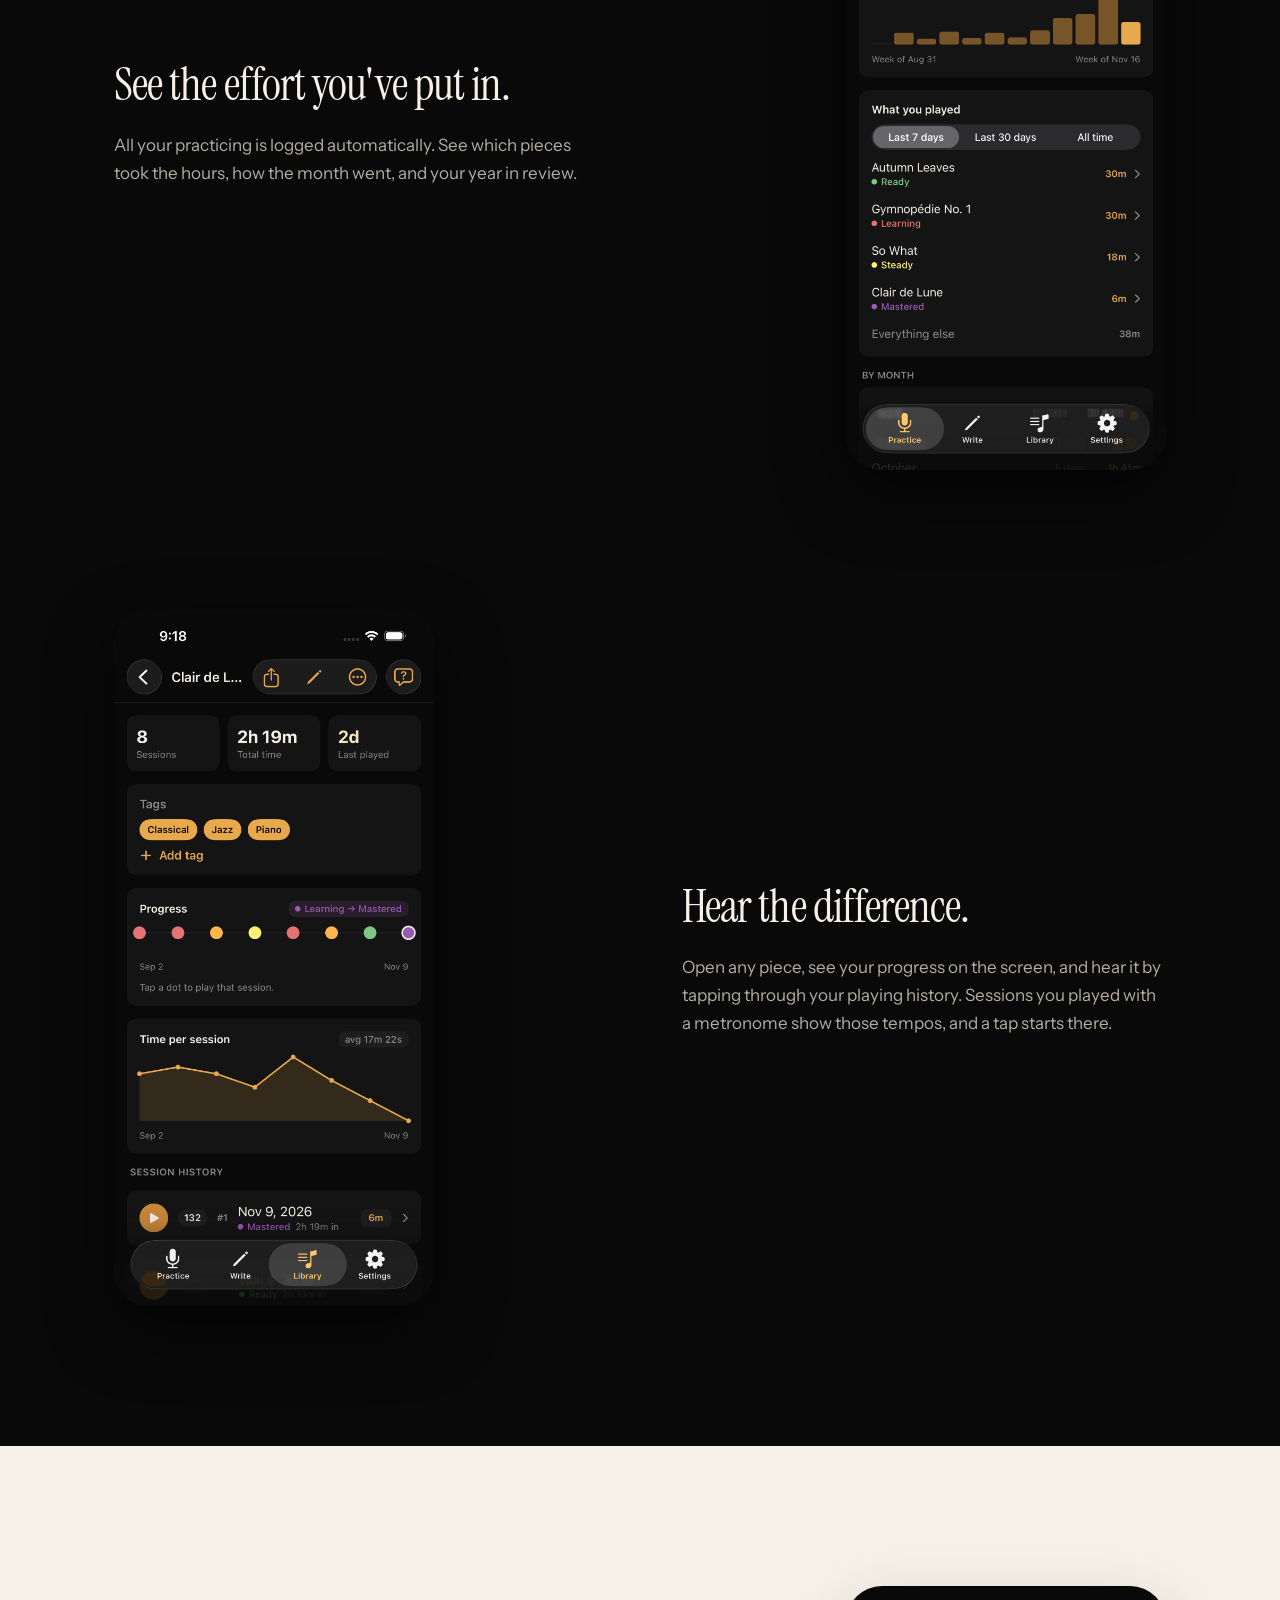
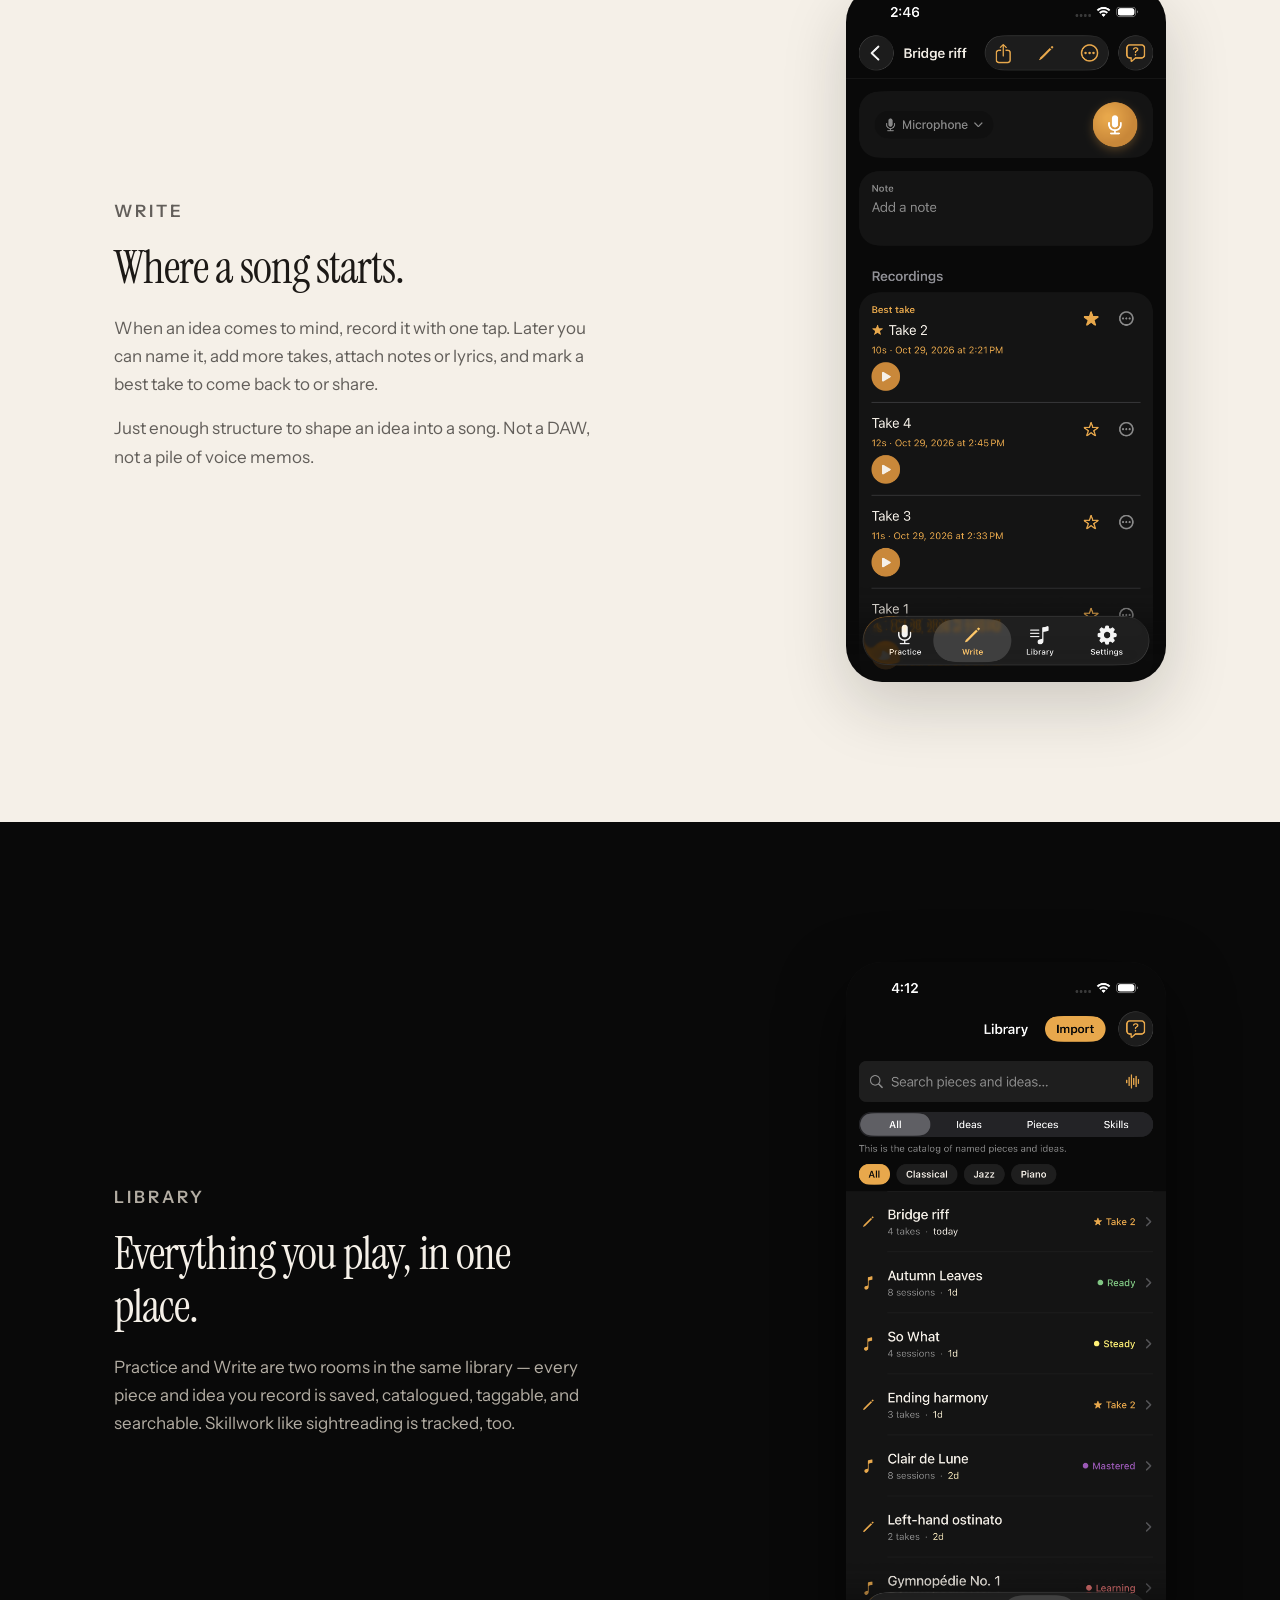
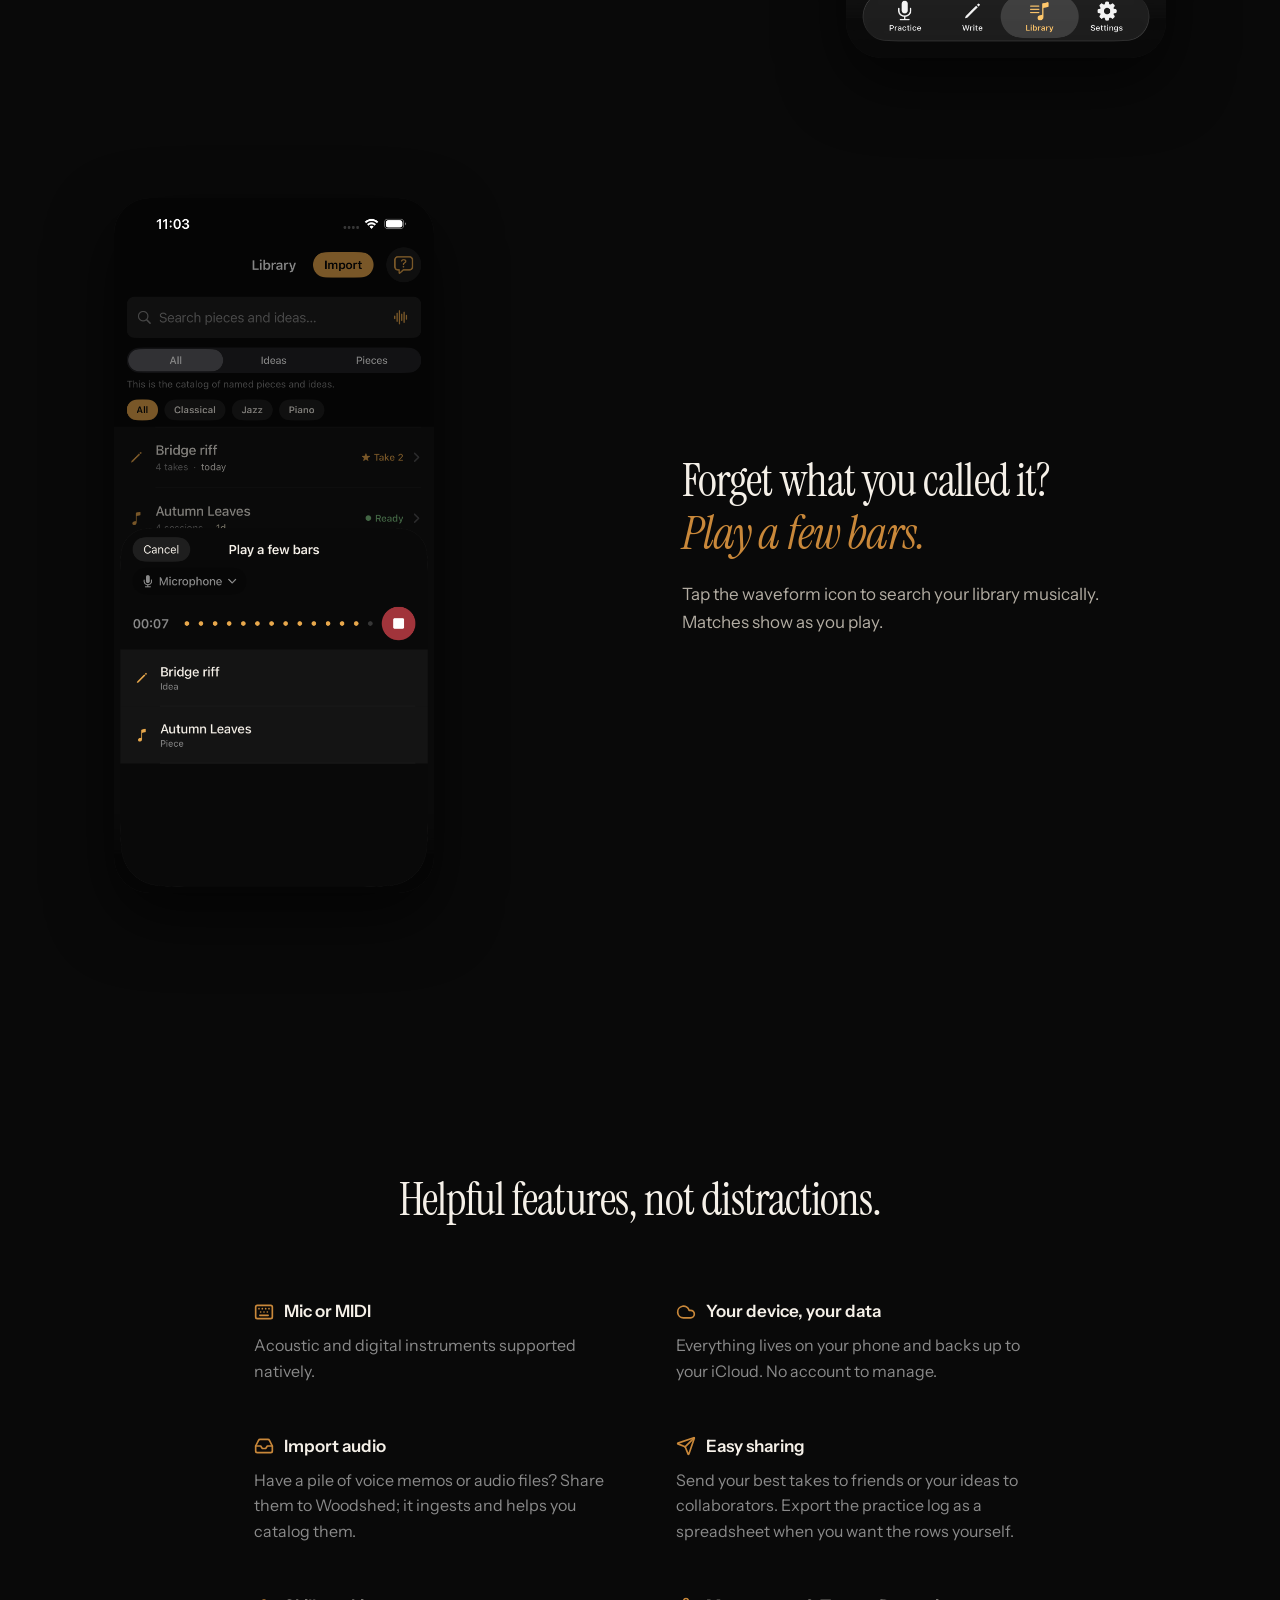
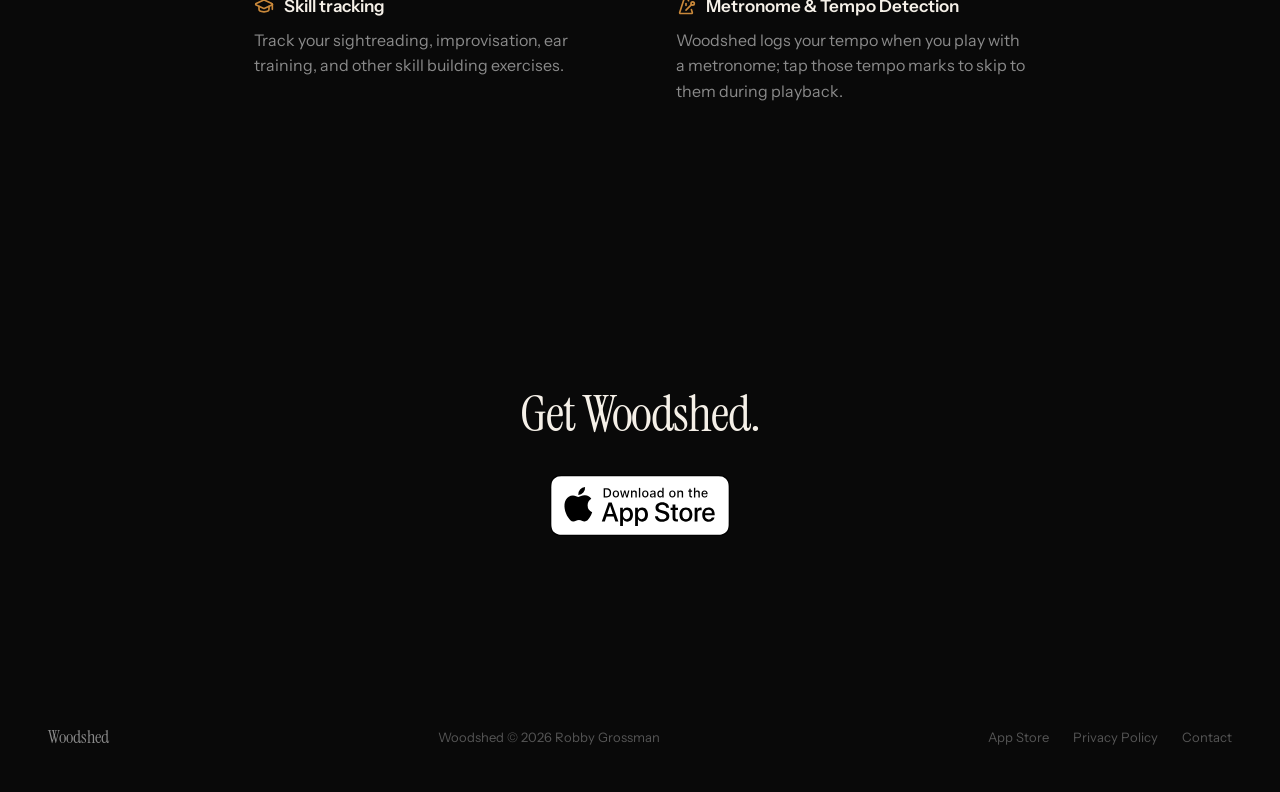
==== commit 6e1ba451: "Tighten homepage copy and add metronome tempo detection. Shorten the session and library lines, rena" ====
--- a/index.html
+++ b/index.html
@@ -79,7 +79,7 @@
         <article class="beat">
           <div class="beat-copy">
             <h2 class="serif">Woodshed sorts it out.</h2>
-            <p>Woodshed splits your session into segments. Name each piece once. After that, it suggests the match. Rate as you go. When you practiced with a metronome, tap the tempo to hear that stretch. Practice that is not a piece — sightreading, technique, improvisation, ear training, rhythm — files under a skill.</p>
+            <p>Woodshed splits your session into segments. Name each piece once; after that, it suggests the match. Rate as you go. Woodshed logs your tempo when you use a metronome.</p>
             <p class="rating-line" aria-label="Readiness scale">
               <span class="rating learning">Learning</span>
               <span class="rating rough">Rough</span>
@@ -139,7 +139,7 @@
           <div class="beat-copy">
             <p class="section-label">Library</p>
             <h2 class="serif">Everything you play, in one place.</h2>
-            <p>Practice and Write are two rooms in the same library — every piece and idea you record is saved, catalogued, taggable, and searchable. Skills sit beside them, for practice that is not a piece.</p>
+            <p>Practice and Write are two rooms in the same library — every piece and idea you record is saved, catalogued, taggable, and searchable. Skillwork like sightreading is tracked, too.</p>
           </div>
           <figure class="beat-figure">
             <img src="images/library.png" alt="Library — pieces and ideas, with a Skills filter beside All, Ideas, and Pieces" class="screenshot-img" />
@@ -204,9 +204,18 @@
               <span class="details-icon" aria-hidden="true">
                 <svg viewBox="0 0 24 24" fill="none" stroke="currentColor" stroke-width="2" stroke-linecap="round" stroke-linejoin="round"><path d="M21.42 10.922a1 1 0 0 0-.019-1.838L12.83 5.18a2 2 0 0 0-1.66 0L2.6 9.08a1 1 0 0 0 0 1.832l8.57 3.908a2 2 0 0 0 1.66 0z"/><path d="M22 10v6"/><path d="M6 12.5V16a6 3 0 0 0 12 0v-3.5"/></svg>
               </span>
-              Skills, not only pieces
-            </dt>
-            <dd>File sightreading, scales, or ear training as a skill, and see the time you put in and how each session went.</dd>
+              Skill tracking
+            </dt>
+            <dd>Track your sightreading, improvisation, ear training, and other skill building exercises.</dd>
+          </div>
+          <div class="details-item">
+            <dt>
+              <span class="details-icon" aria-hidden="true">
+                <svg viewBox="0 0 24 24" fill="none" stroke="currentColor" stroke-width="2" stroke-linecap="round" stroke-linejoin="round"><path d="M12 11.4V9.1"/><path d="m12 17 6.59-6.59"/><path d="m15.05 5.7-.218-.691a3 3 0 0 0-5.663 0L4.418 19.695A1 1 0 0 0 5.37 21h13.253a1 1 0 0 0 .951-1.31L18.45 16.2"/><circle cx="20" cy="9" r="2"/></svg>
+              </span>
+              Metronome &amp; Tempo Detection
+            </dt>
+            <dd>Woodshed logs your tempo when you play with a metronome; tap those tempo marks to skip to them during playback.</dd>
           </div>
         </dl>
       </div>
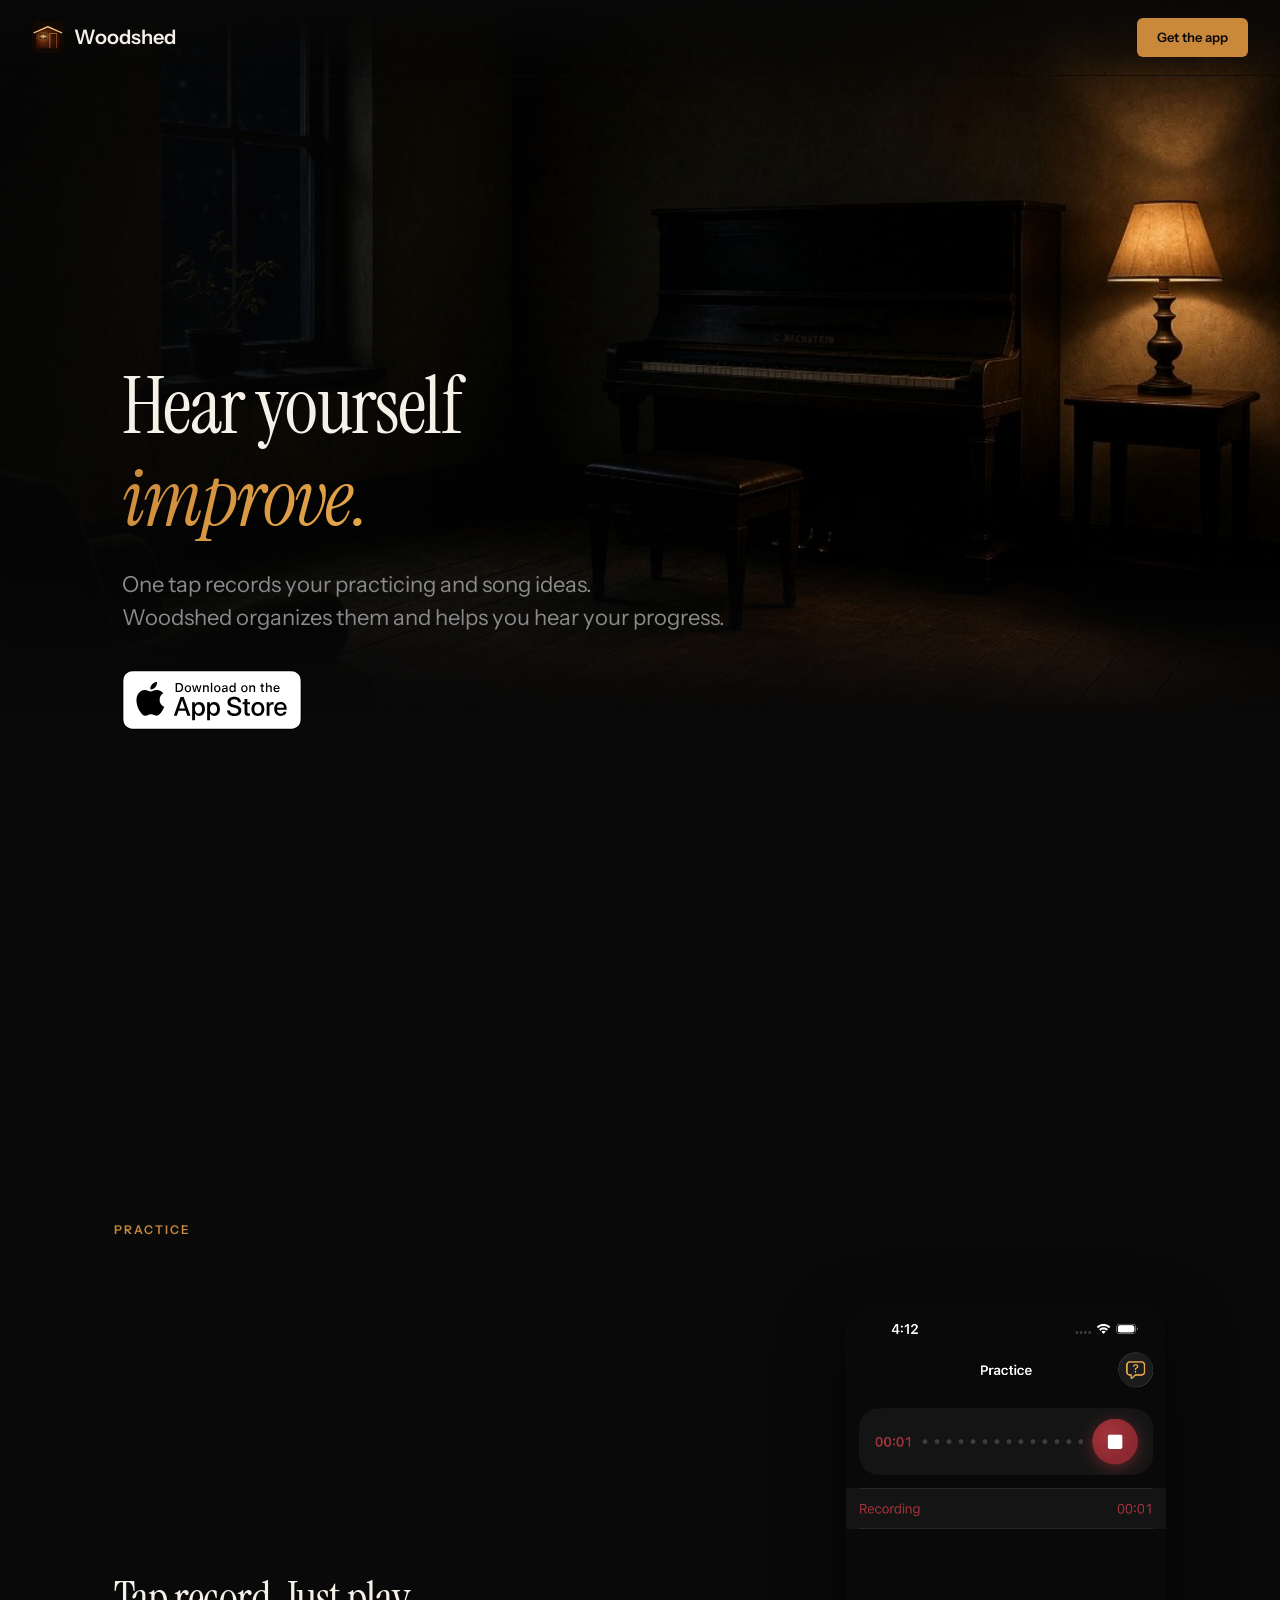
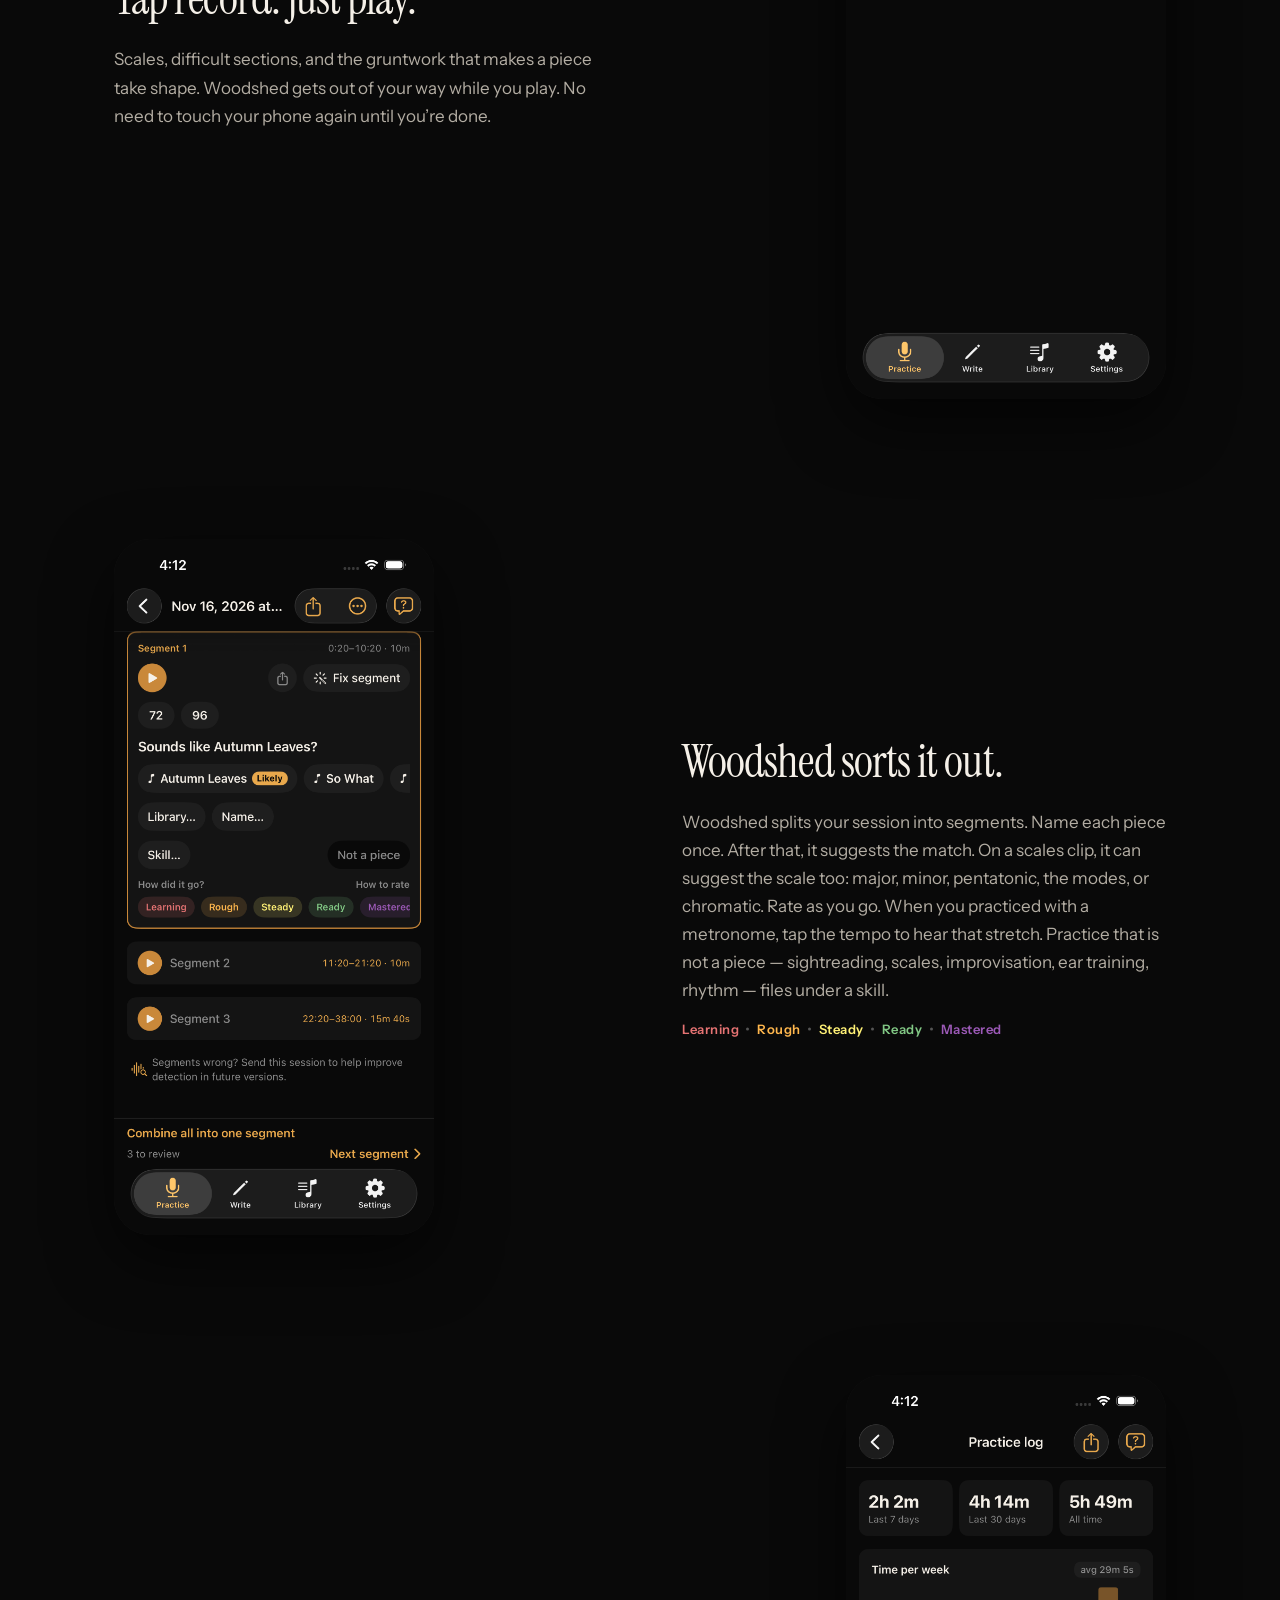
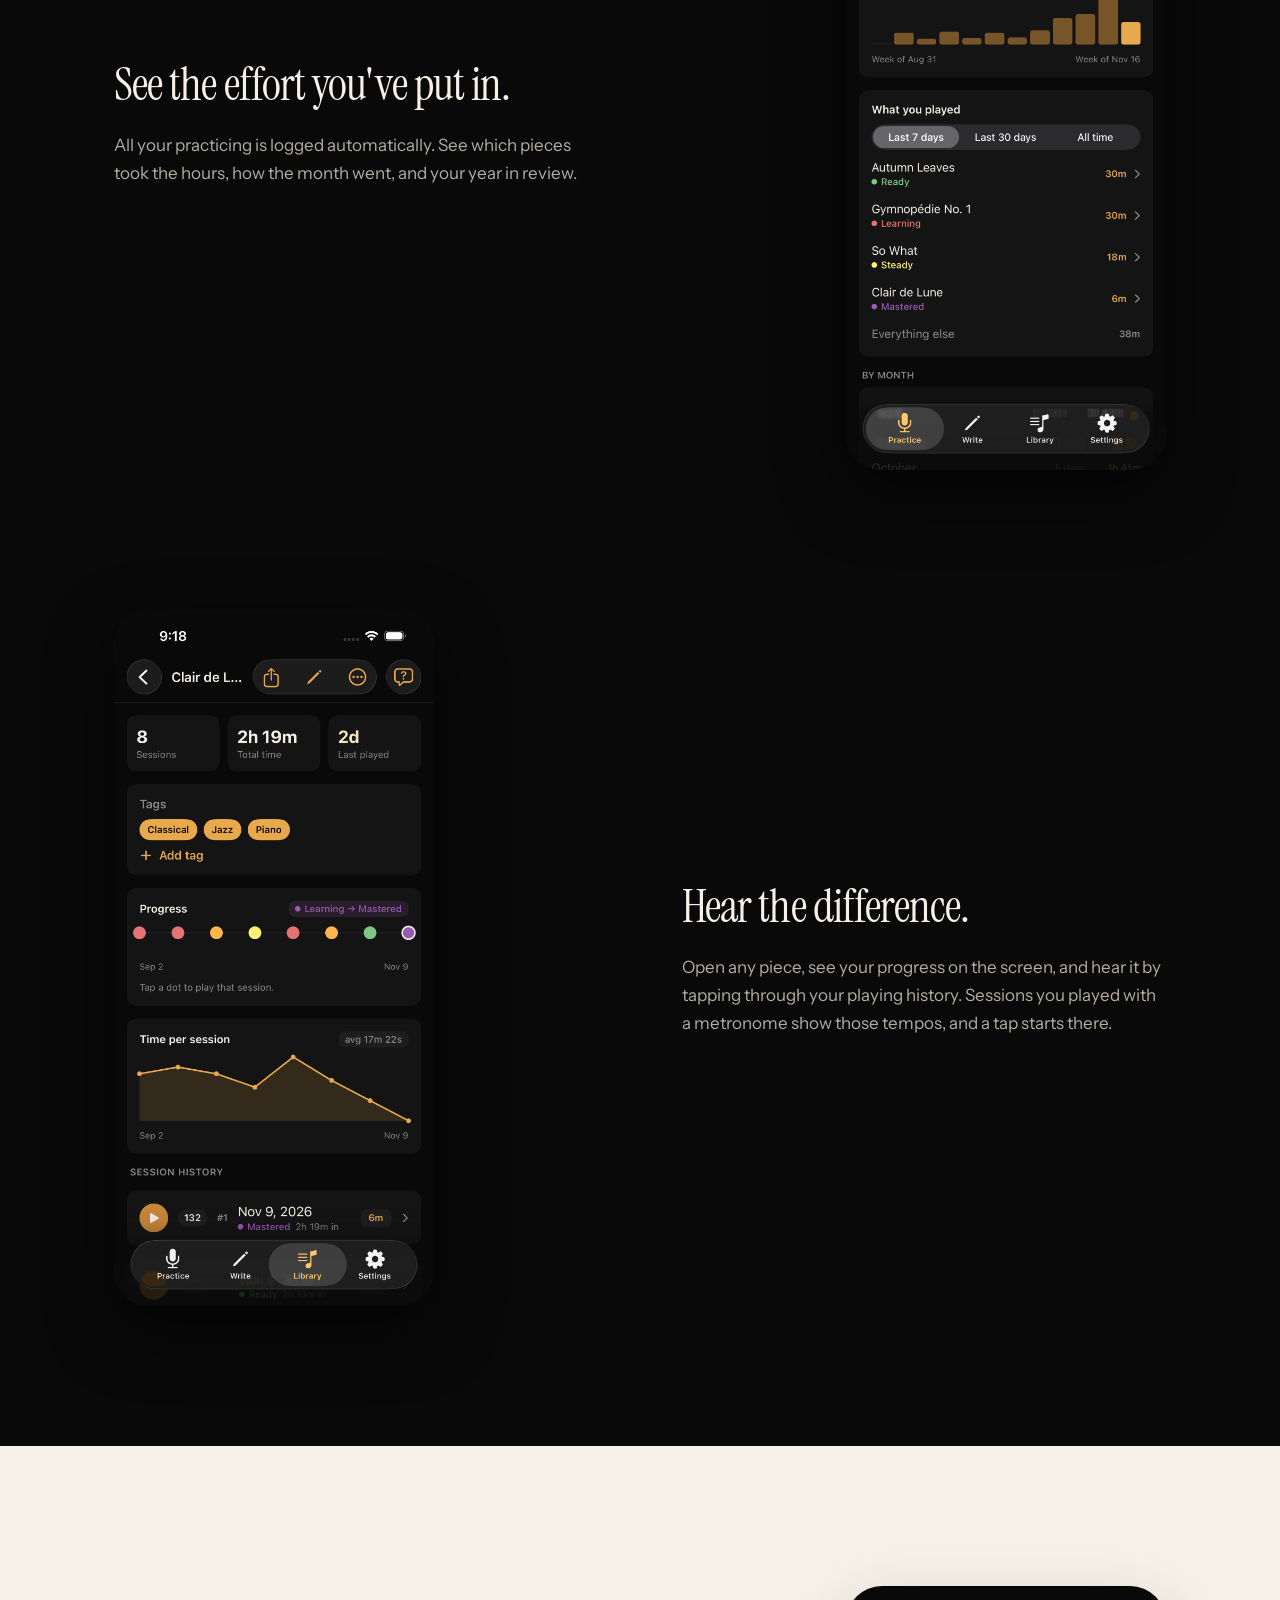
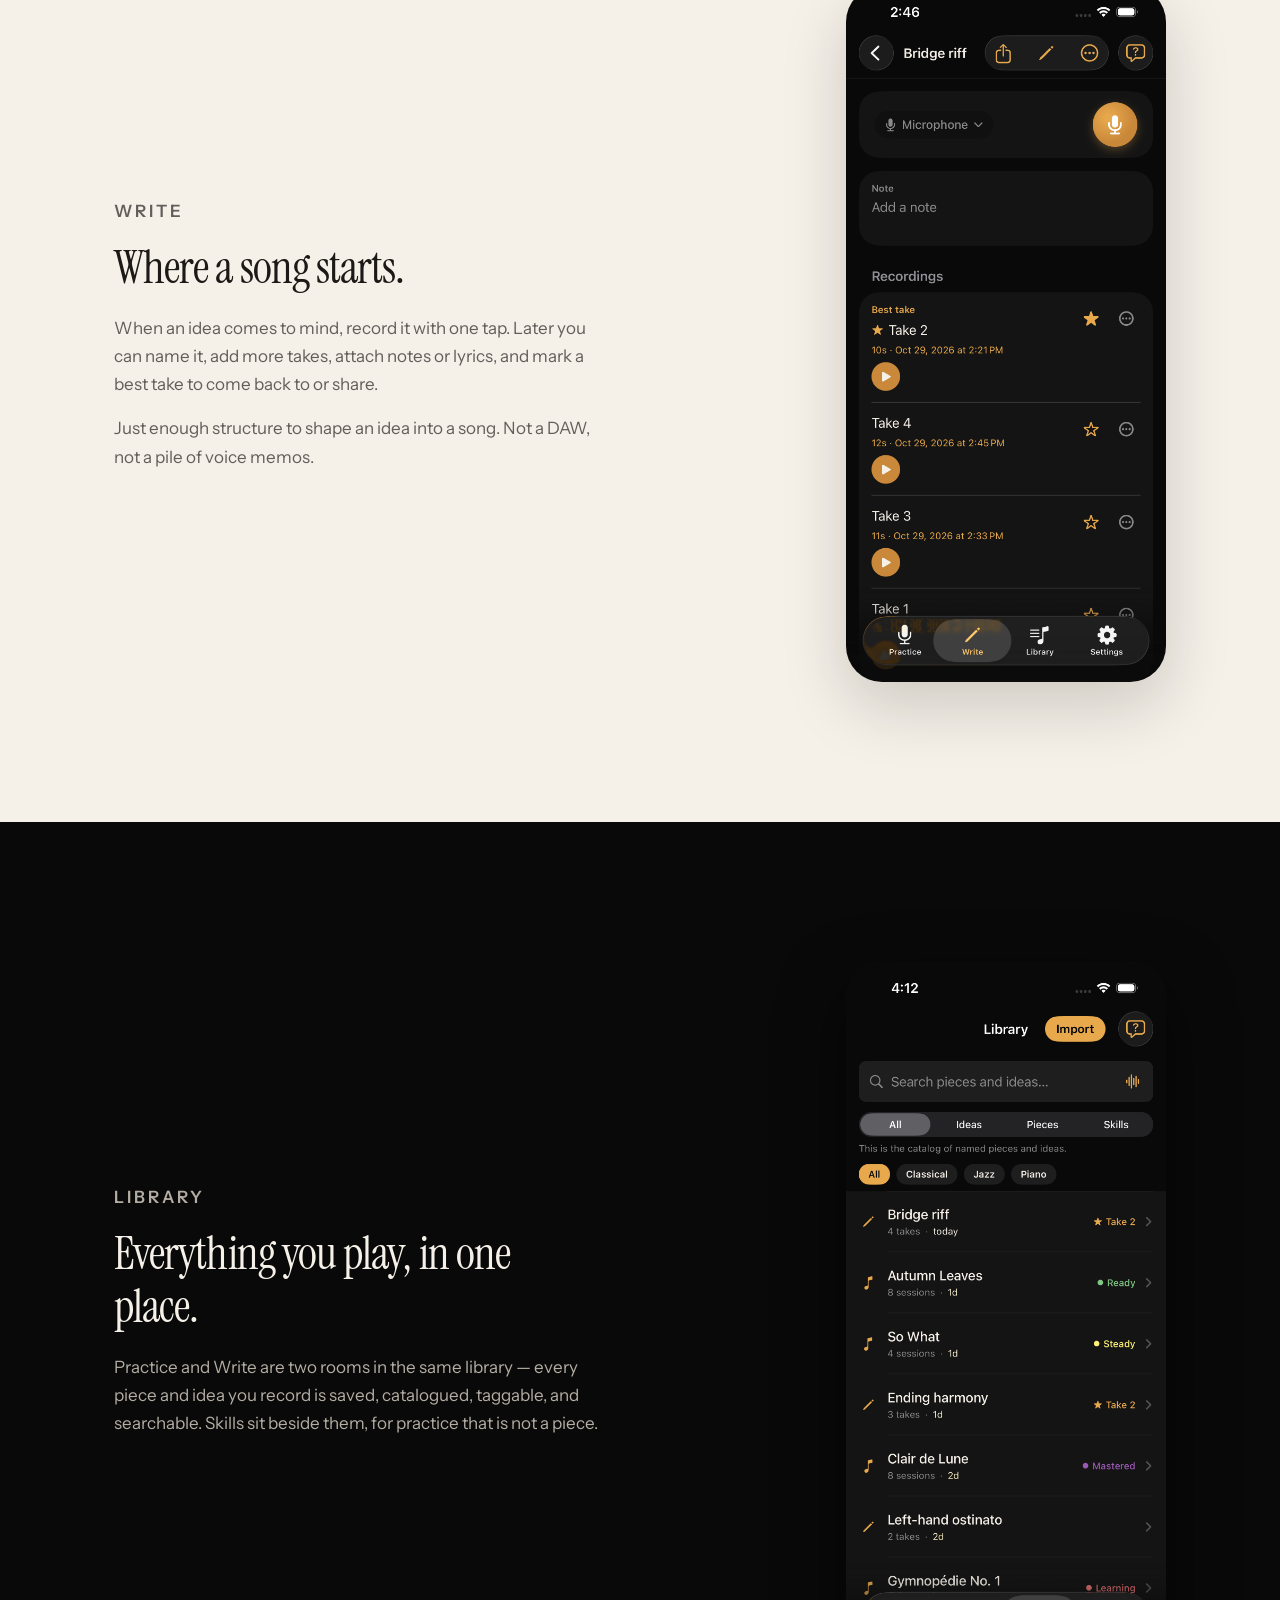
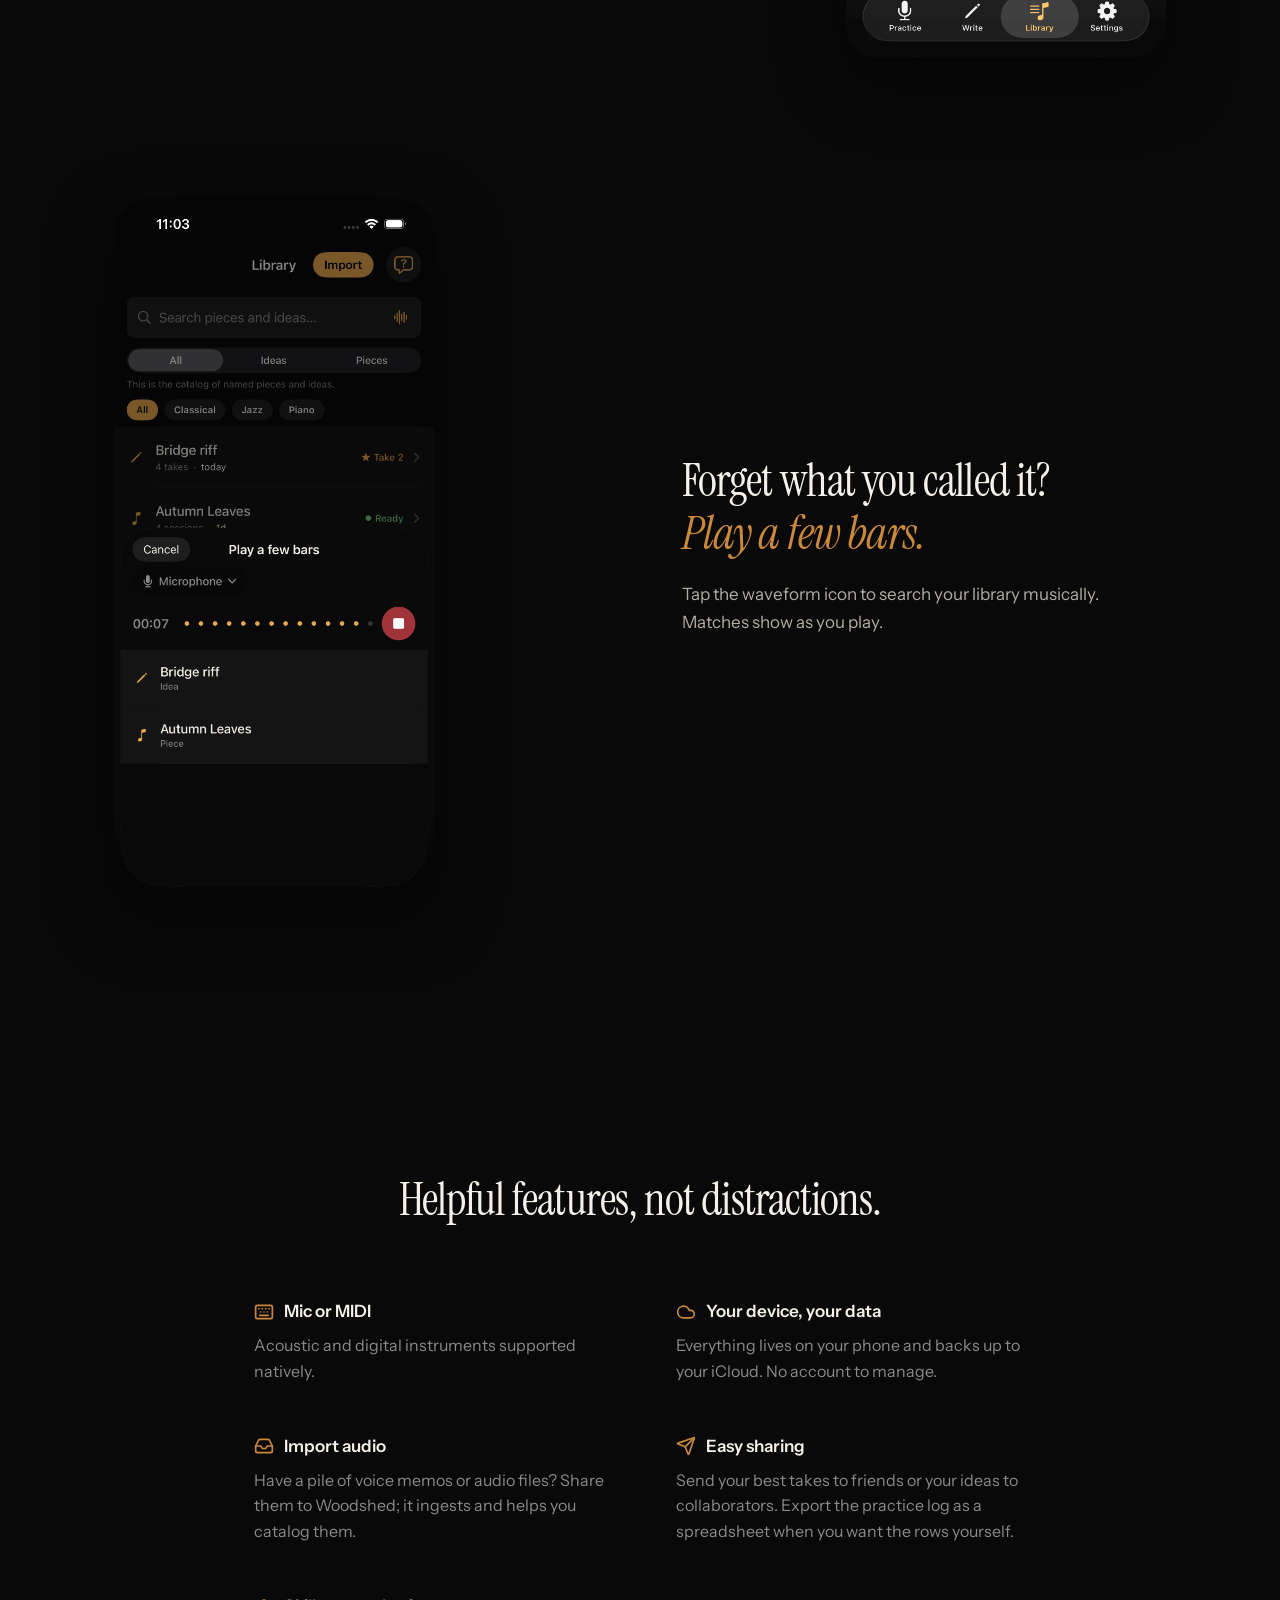
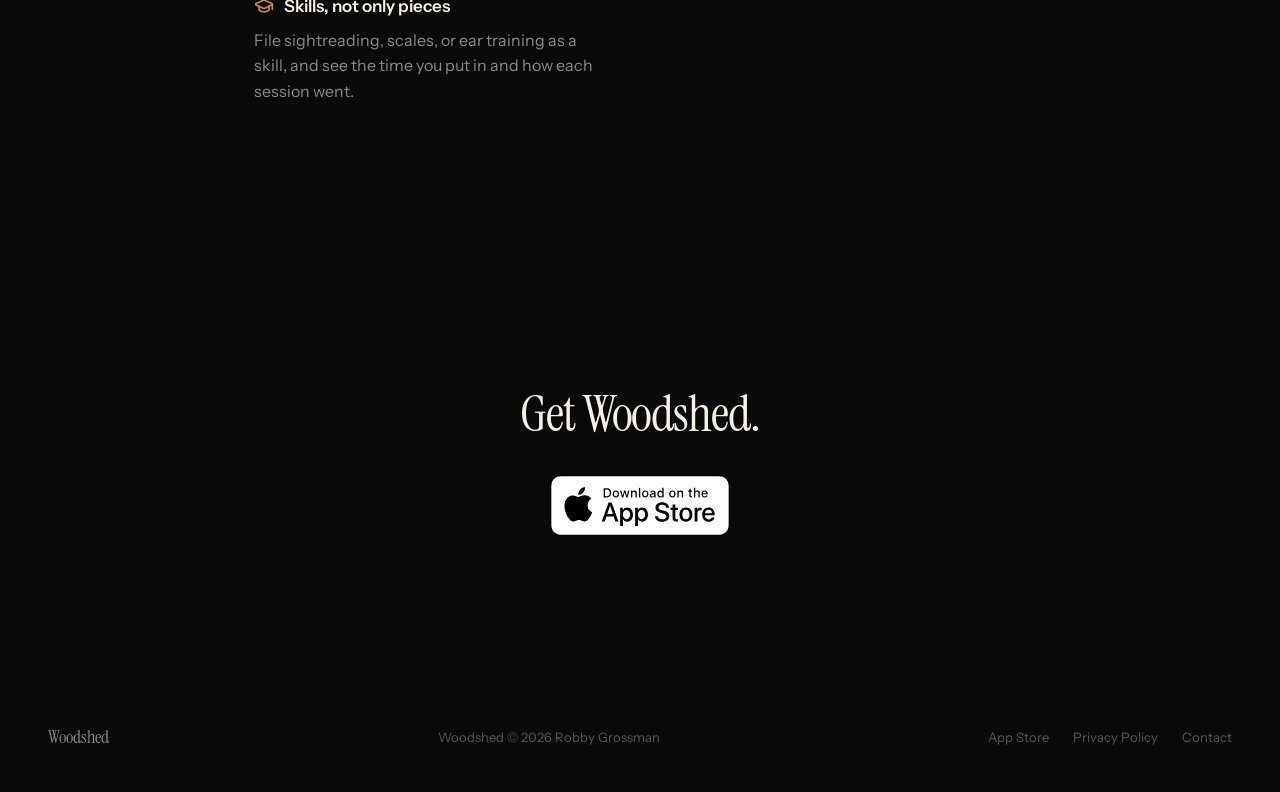
==== commit 25f8af4f: "Mention scale suggestions on a scales clip. The line names the families the on-device ranker cleared" ====
--- a/index.html
+++ b/index.html
@@ -79,7 +79,7 @@
         <article class="beat">
           <div class="beat-copy">
             <h2 class="serif">Woodshed sorts it out.</h2>
-            <p>Woodshed splits your session into segments. Name each piece once; after that, it suggests the match. Rate as you go. Woodshed logs your tempo when you use a metronome.</p>
+            <p>Woodshed splits your session into segments. Name each piece once. After that, it suggests the match. On a scales clip, it can suggest the scale too: major, minor, pentatonic, the modes, or chromatic. Rate as you go. When you practiced with a metronome, tap the tempo to hear that stretch. Practice that is not a piece — sightreading, scales, improvisation, ear training, rhythm — files under a skill.</p>
             <p class="rating-line" aria-label="Readiness scale">
               <span class="rating learning">Learning</span>
               <span class="rating rough">Rough</span>
@@ -139,7 +139,7 @@
           <div class="beat-copy">
             <p class="section-label">Library</p>
             <h2 class="serif">Everything you play, in one place.</h2>
-            <p>Practice and Write are two rooms in the same library — every piece and idea you record is saved, catalogued, taggable, and searchable. Skillwork like sightreading is tracked, too.</p>
+            <p>Practice and Write are two rooms in the same library — every piece and idea you record is saved, catalogued, taggable, and searchable. Skills sit beside them, for practice that is not a piece.</p>
           </div>
           <figure class="beat-figure">
             <img src="images/library.png" alt="Library — pieces and ideas, with a Skills filter beside All, Ideas, and Pieces" class="screenshot-img" />
@@ -204,18 +204,9 @@
               <span class="details-icon" aria-hidden="true">
                 <svg viewBox="0 0 24 24" fill="none" stroke="currentColor" stroke-width="2" stroke-linecap="round" stroke-linejoin="round"><path d="M21.42 10.922a1 1 0 0 0-.019-1.838L12.83 5.18a2 2 0 0 0-1.66 0L2.6 9.08a1 1 0 0 0 0 1.832l8.57 3.908a2 2 0 0 0 1.66 0z"/><path d="M22 10v6"/><path d="M6 12.5V16a6 3 0 0 0 12 0v-3.5"/></svg>
               </span>
-              Skill tracking
-            </dt>
-            <dd>Track your sightreading, improvisation, ear training, and other skill building exercises.</dd>
-          </div>
-          <div class="details-item">
-            <dt>
-              <span class="details-icon" aria-hidden="true">
-                <svg viewBox="0 0 24 24" fill="none" stroke="currentColor" stroke-width="2" stroke-linecap="round" stroke-linejoin="round"><path d="M12 11.4V9.1"/><path d="m12 17 6.59-6.59"/><path d="m15.05 5.7-.218-.691a3 3 0 0 0-5.663 0L4.418 19.695A1 1 0 0 0 5.37 21h13.253a1 1 0 0 0 .951-1.31L18.45 16.2"/><circle cx="20" cy="9" r="2"/></svg>
-              </span>
-              Metronome &amp; Tempo Detection
-            </dt>
-            <dd>Woodshed logs your tempo when you play with a metronome; tap those tempo marks to skip to them during playback.</dd>
+              Skills, not only pieces
+            </dt>
+            <dd>File sightreading, scales, or ear training as a skill, and see the time you put in and how each session went.</dd>
           </div>
         </dl>
       </div>
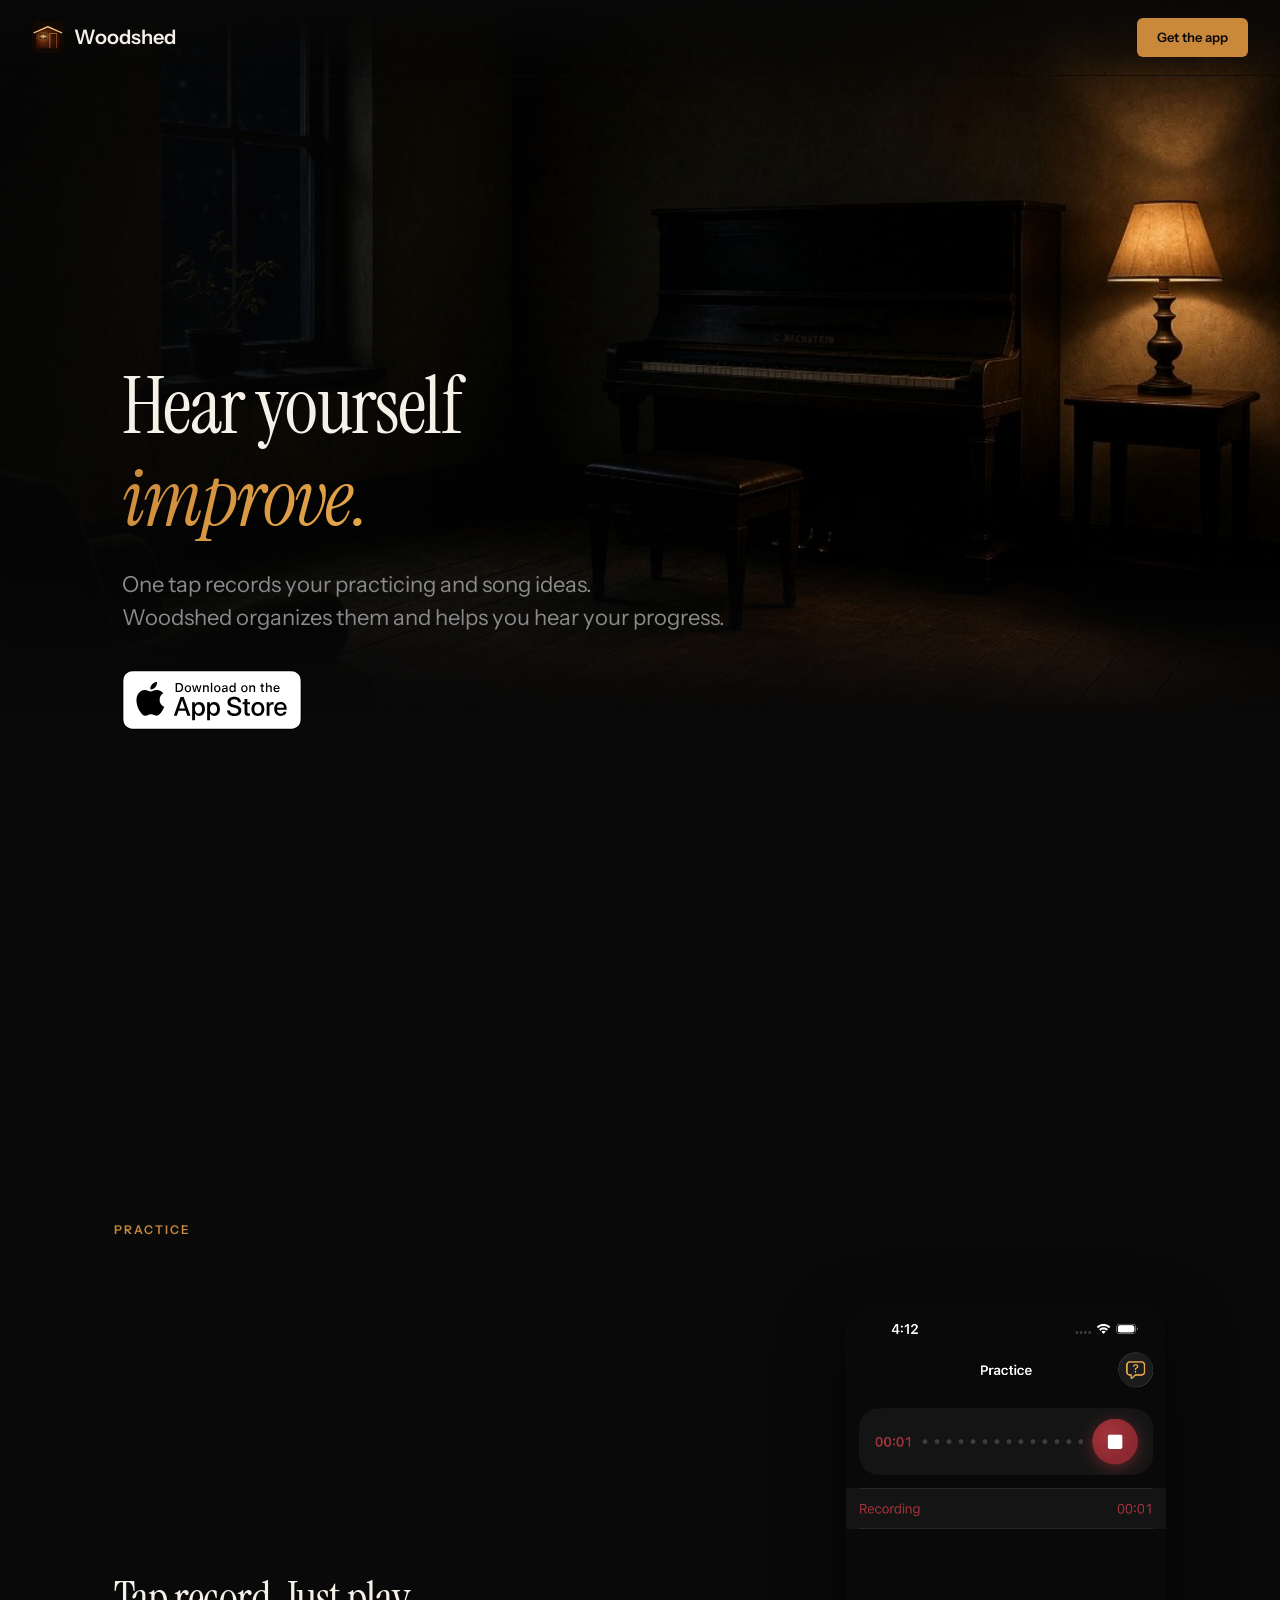
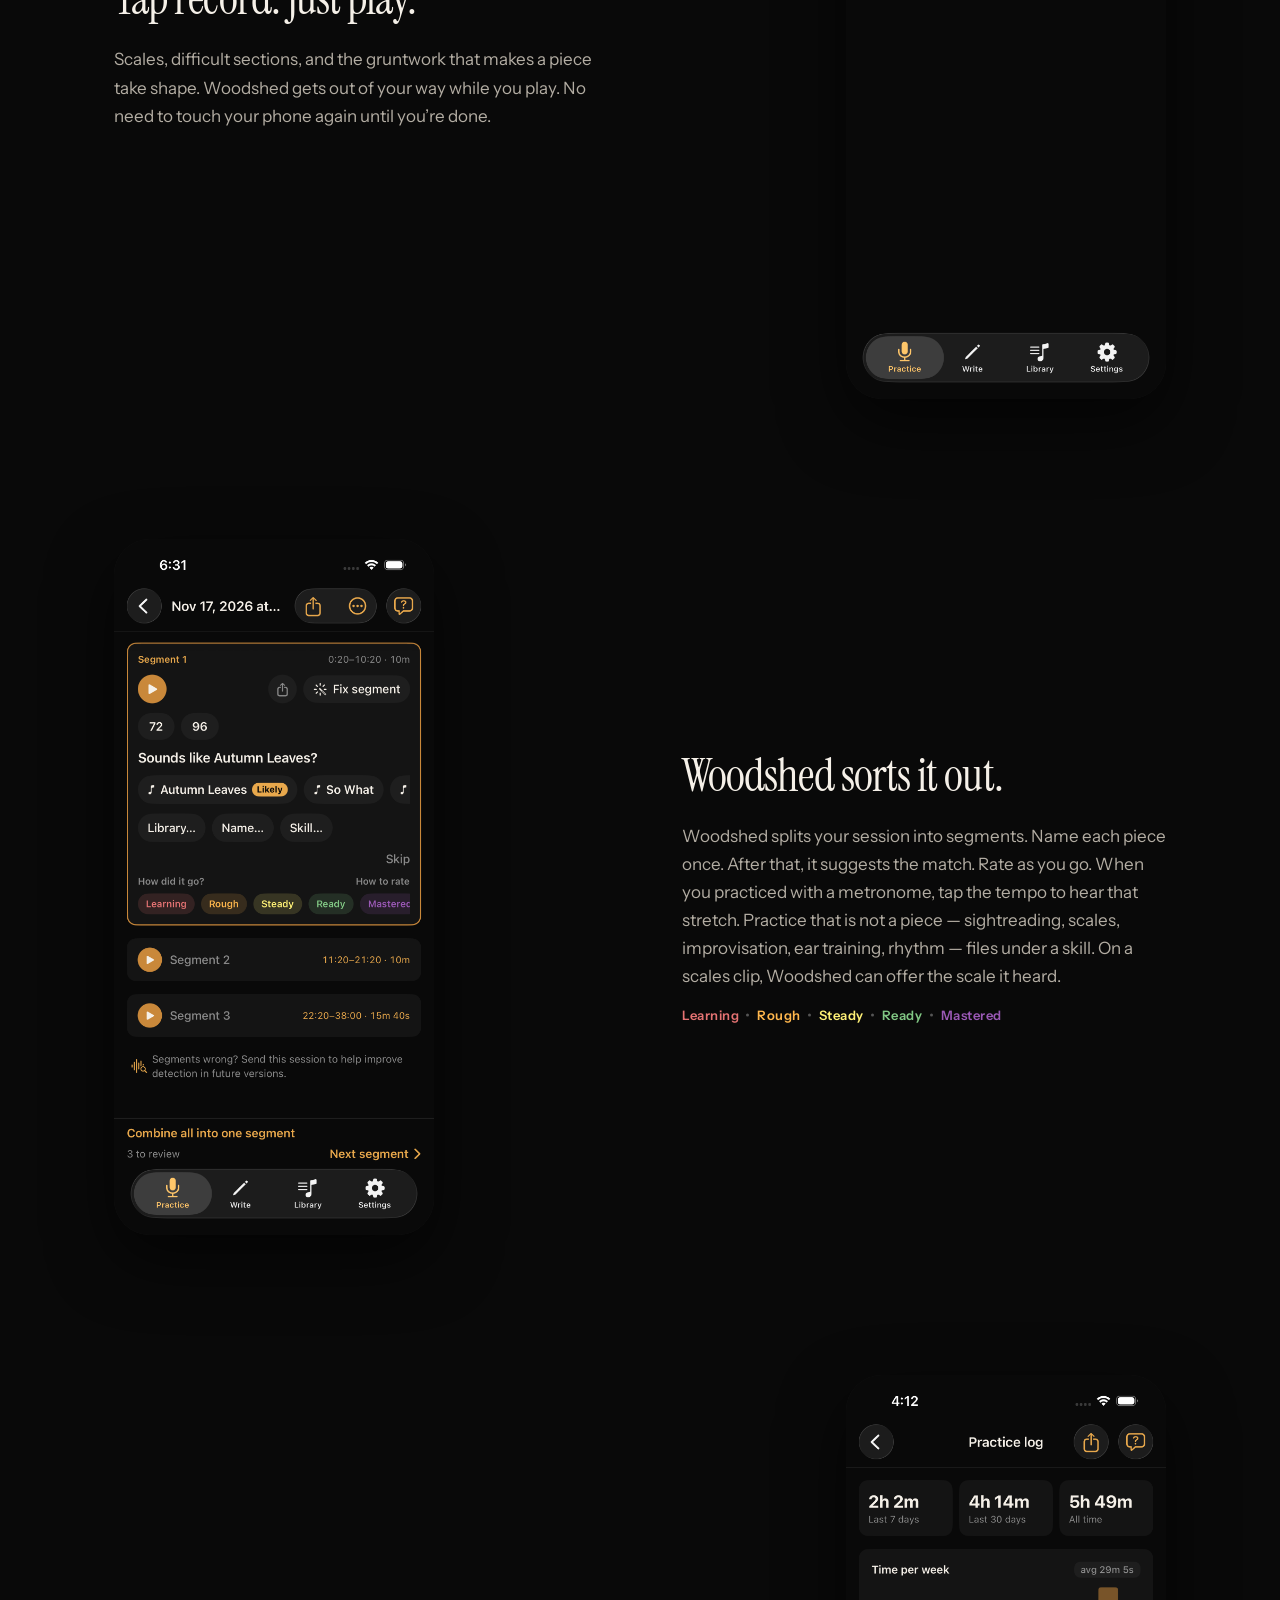
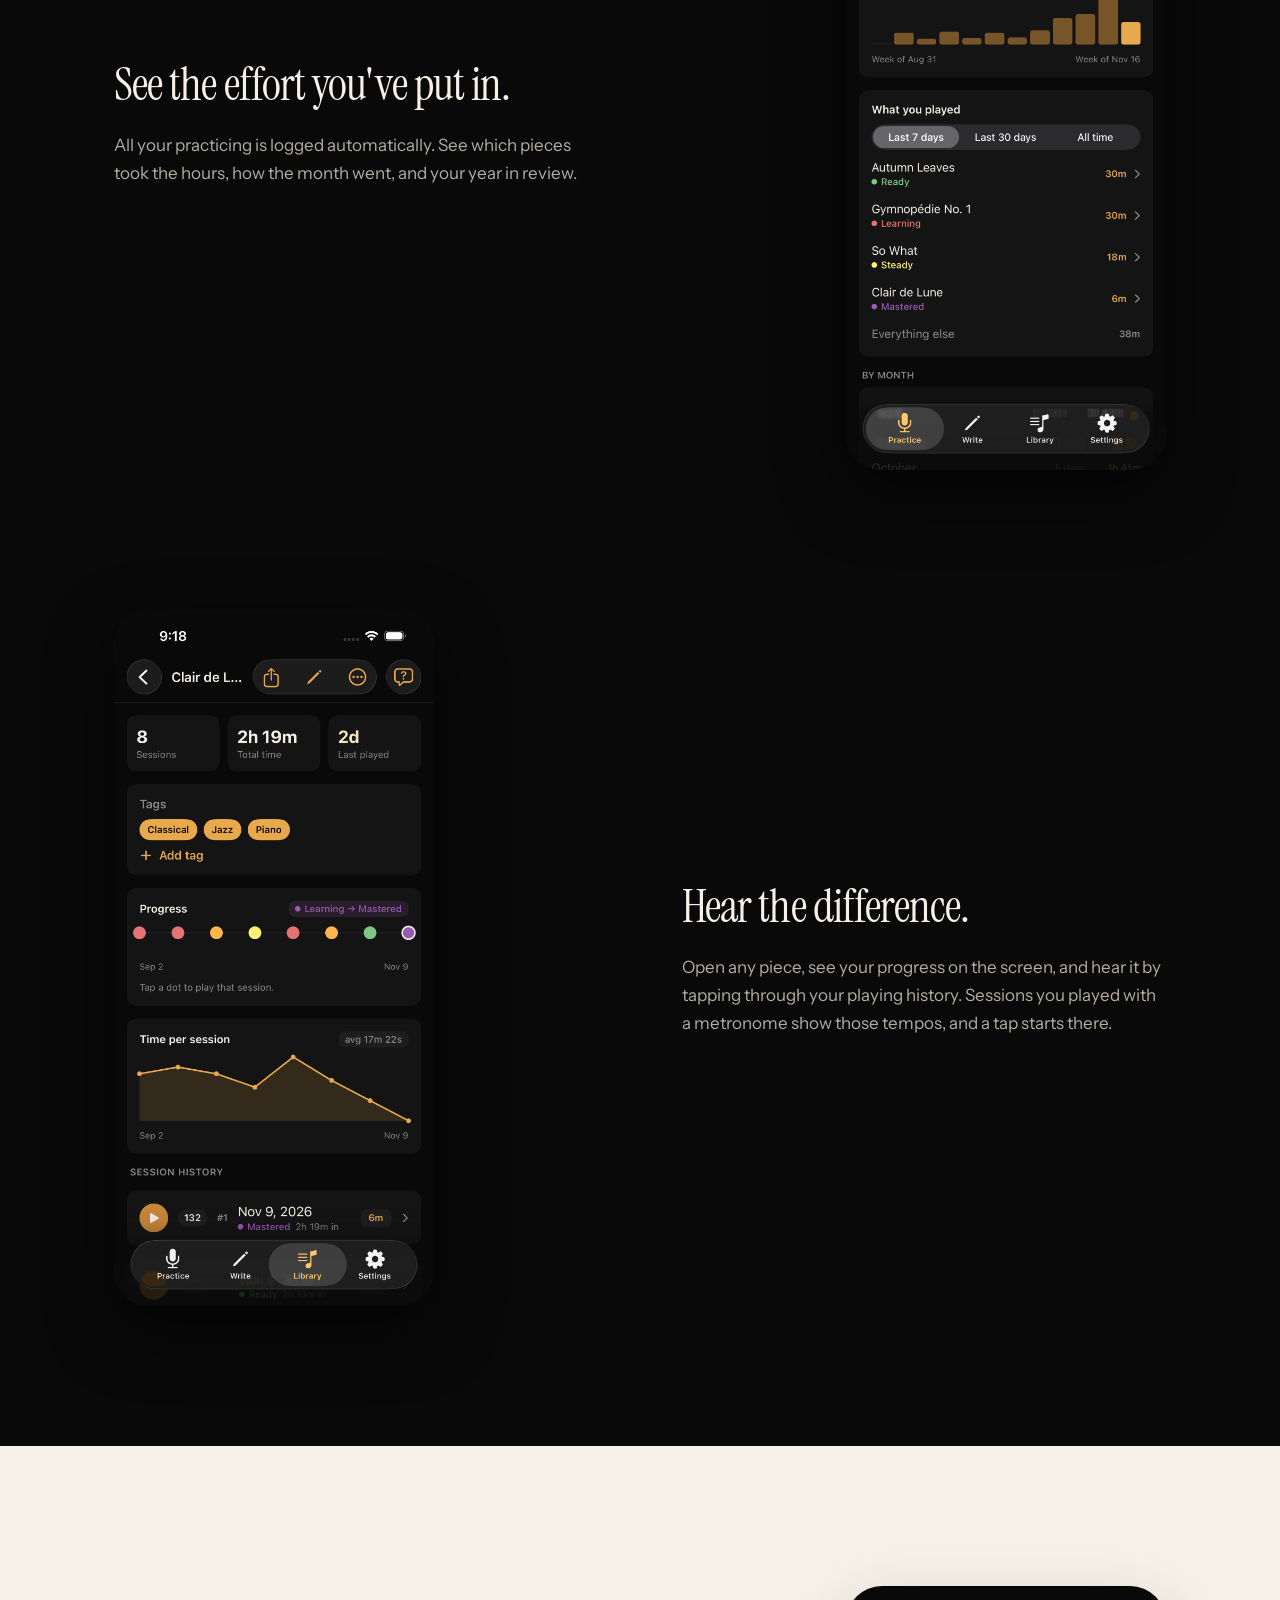
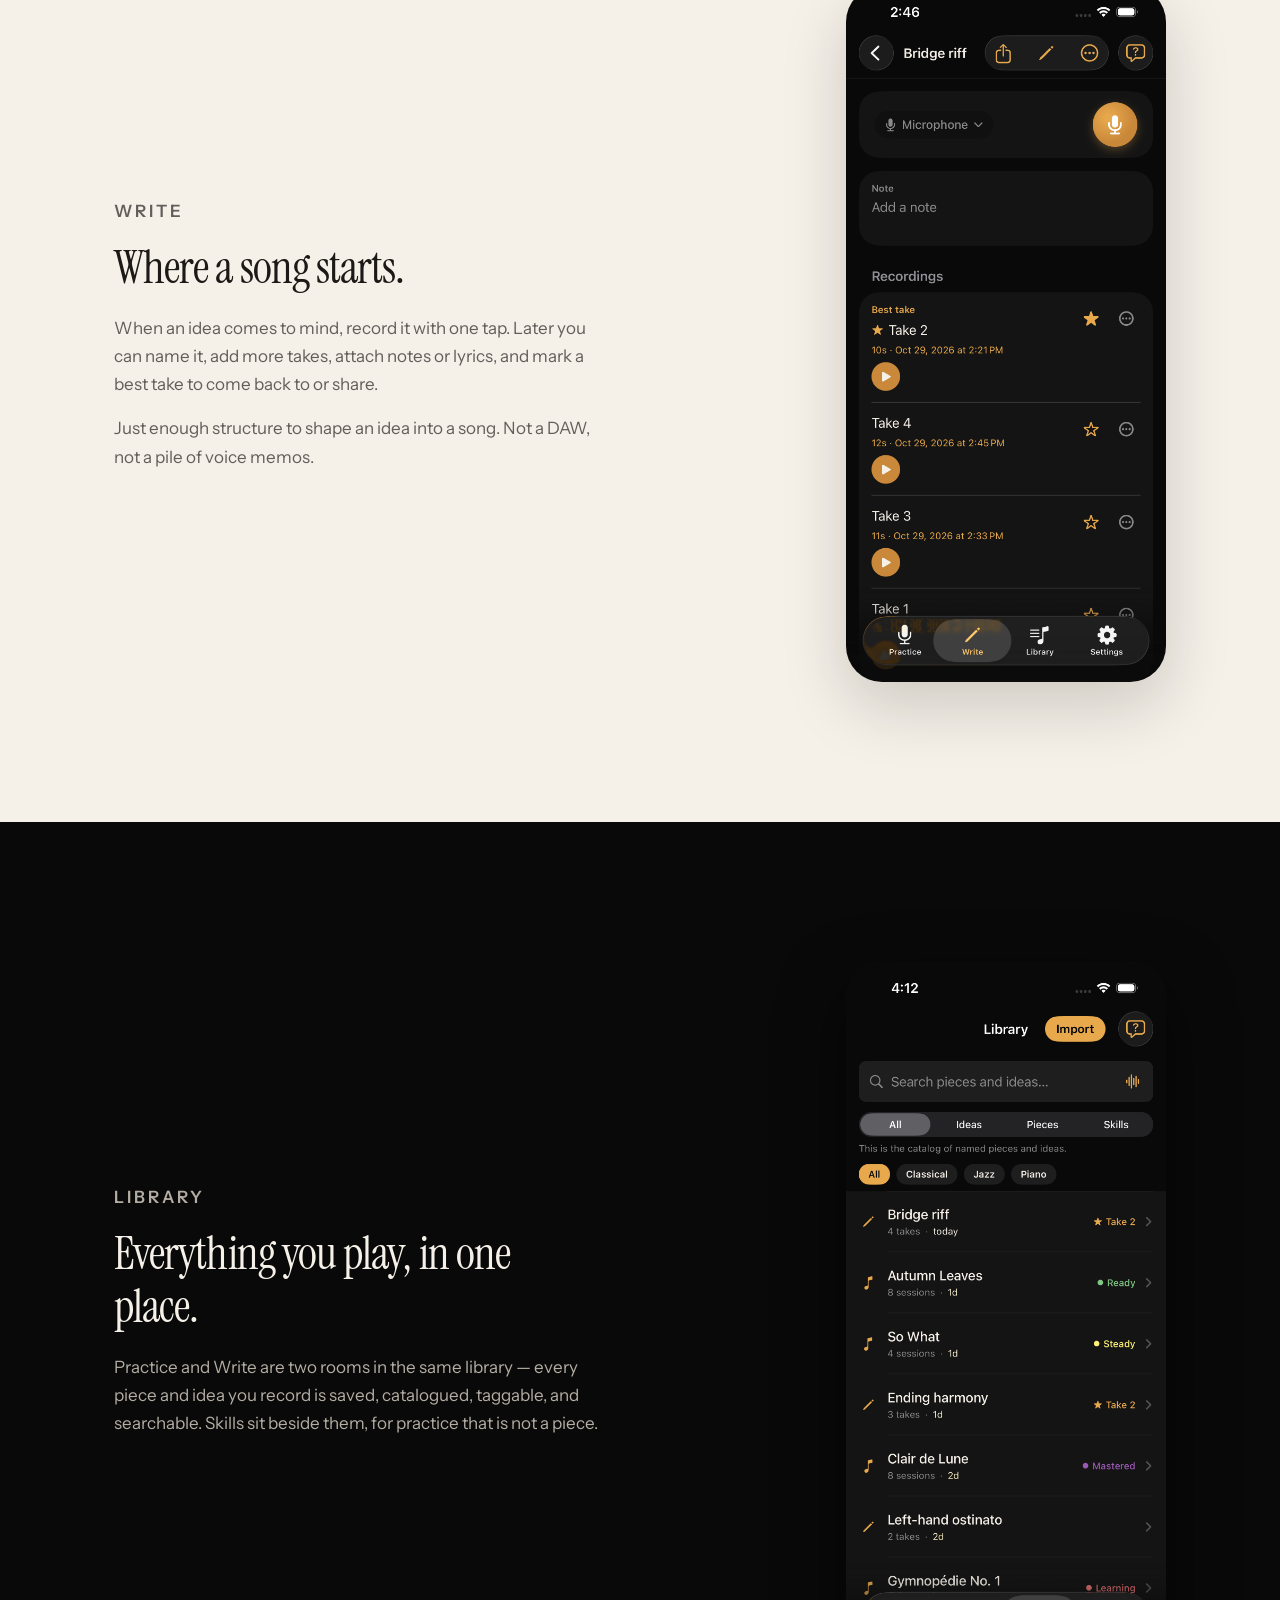
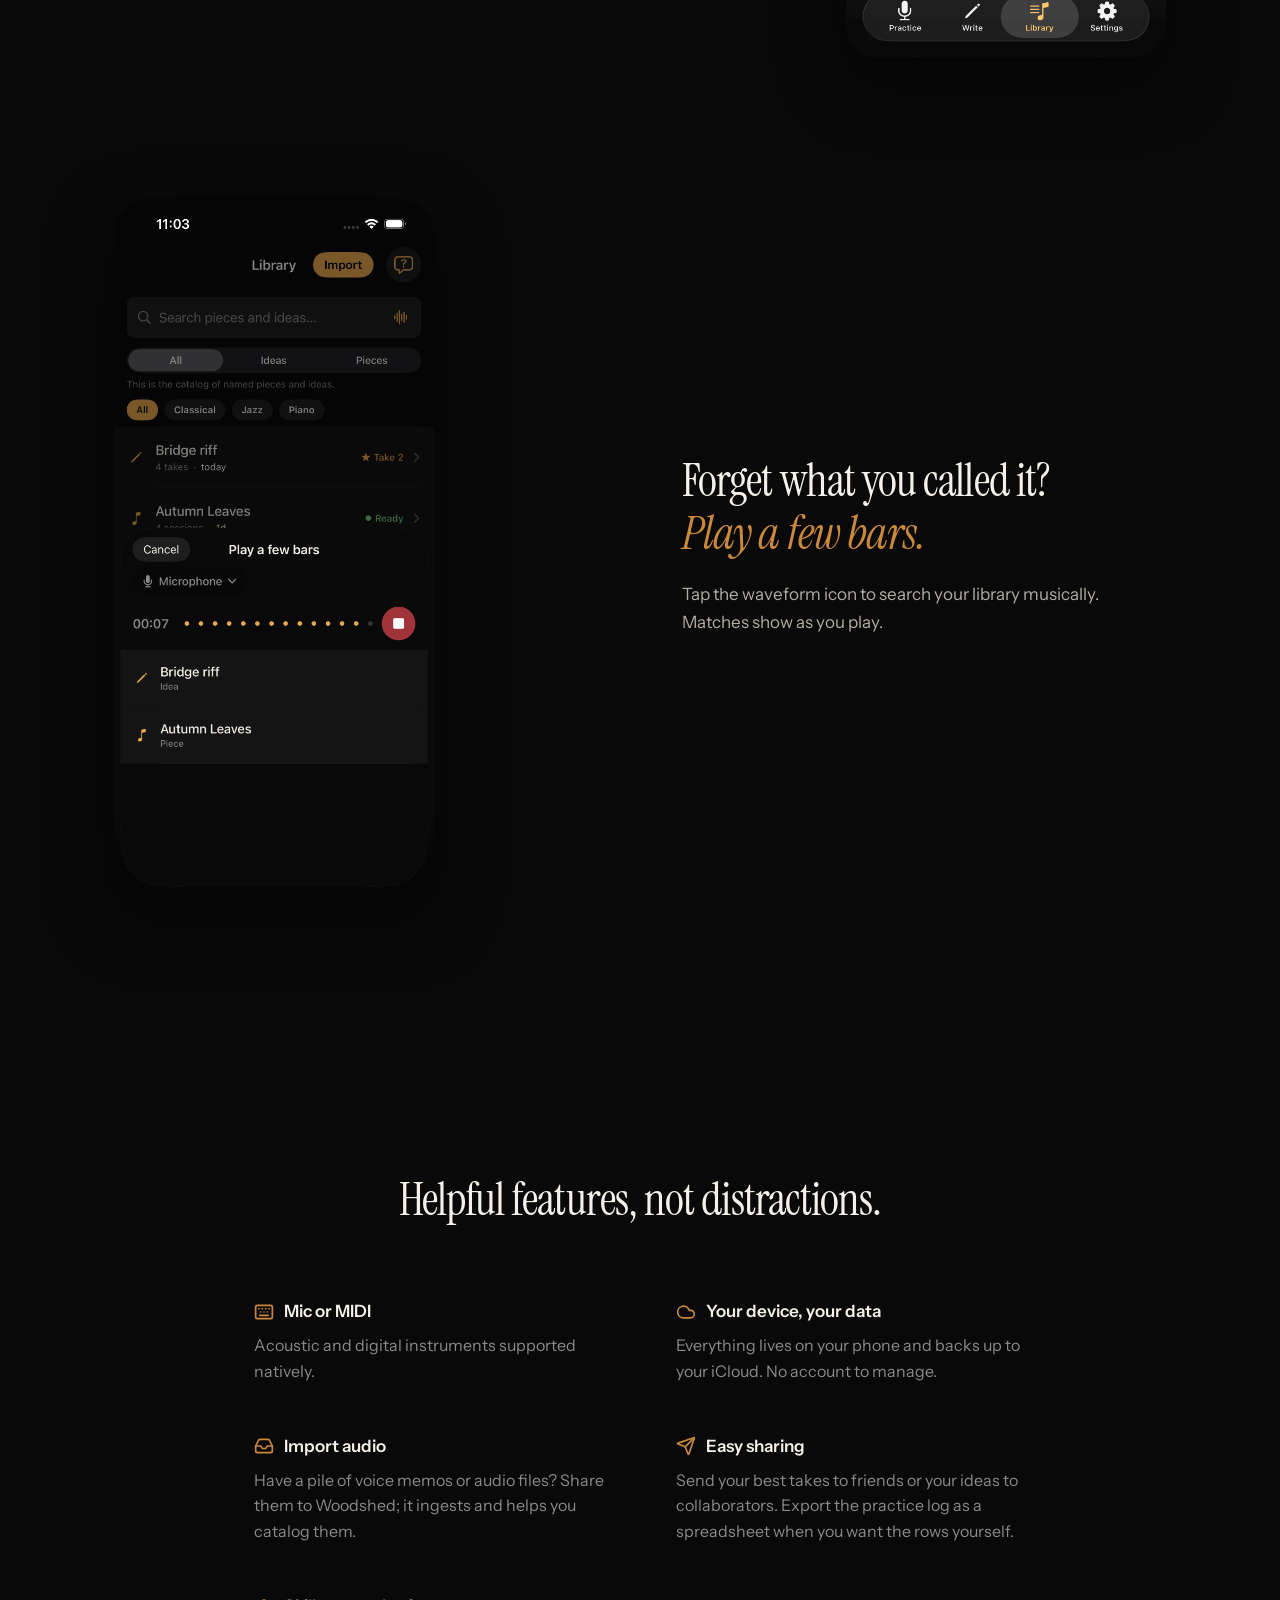
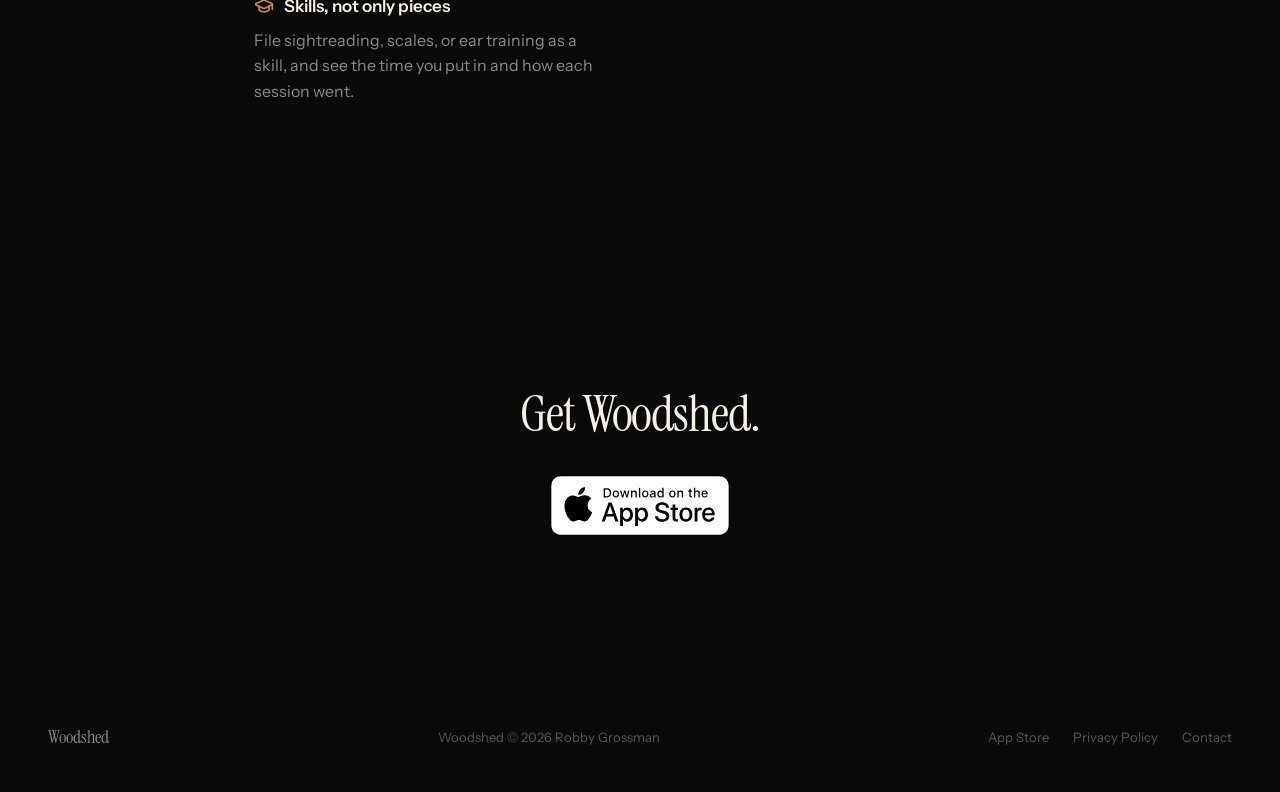
==== commit f5209e97: "Show Skill and Skip on the session screenshot. Scales replaces technique in the review copy, and a s" ====
--- a/index.html
+++ b/index.html
@@ -79,7 +79,7 @@
         <article class="beat">
           <div class="beat-copy">
             <h2 class="serif">Woodshed sorts it out.</h2>
-            <p>Woodshed splits your session into segments. Name each piece once. After that, it suggests the match. On a scales clip, it can suggest the scale too: major, minor, pentatonic, the modes, or chromatic. Rate as you go. When you practiced with a metronome, tap the tempo to hear that stretch. Practice that is not a piece — sightreading, scales, improvisation, ear training, rhythm — files under a skill.</p>
+            <p>Woodshed splits your session into segments. Name each piece once. After that, it suggests the match. Rate as you go. When you practiced with a metronome, tap the tempo to hear that stretch. Practice that is not a piece — sightreading, scales, improvisation, ear training, rhythm — files under a skill. On a scales clip, Woodshed can offer the scale it heard.</p>
             <p class="rating-line" aria-label="Readiness scale">
               <span class="rating learning">Learning</span>
               <span class="rating rough">Rough</span>
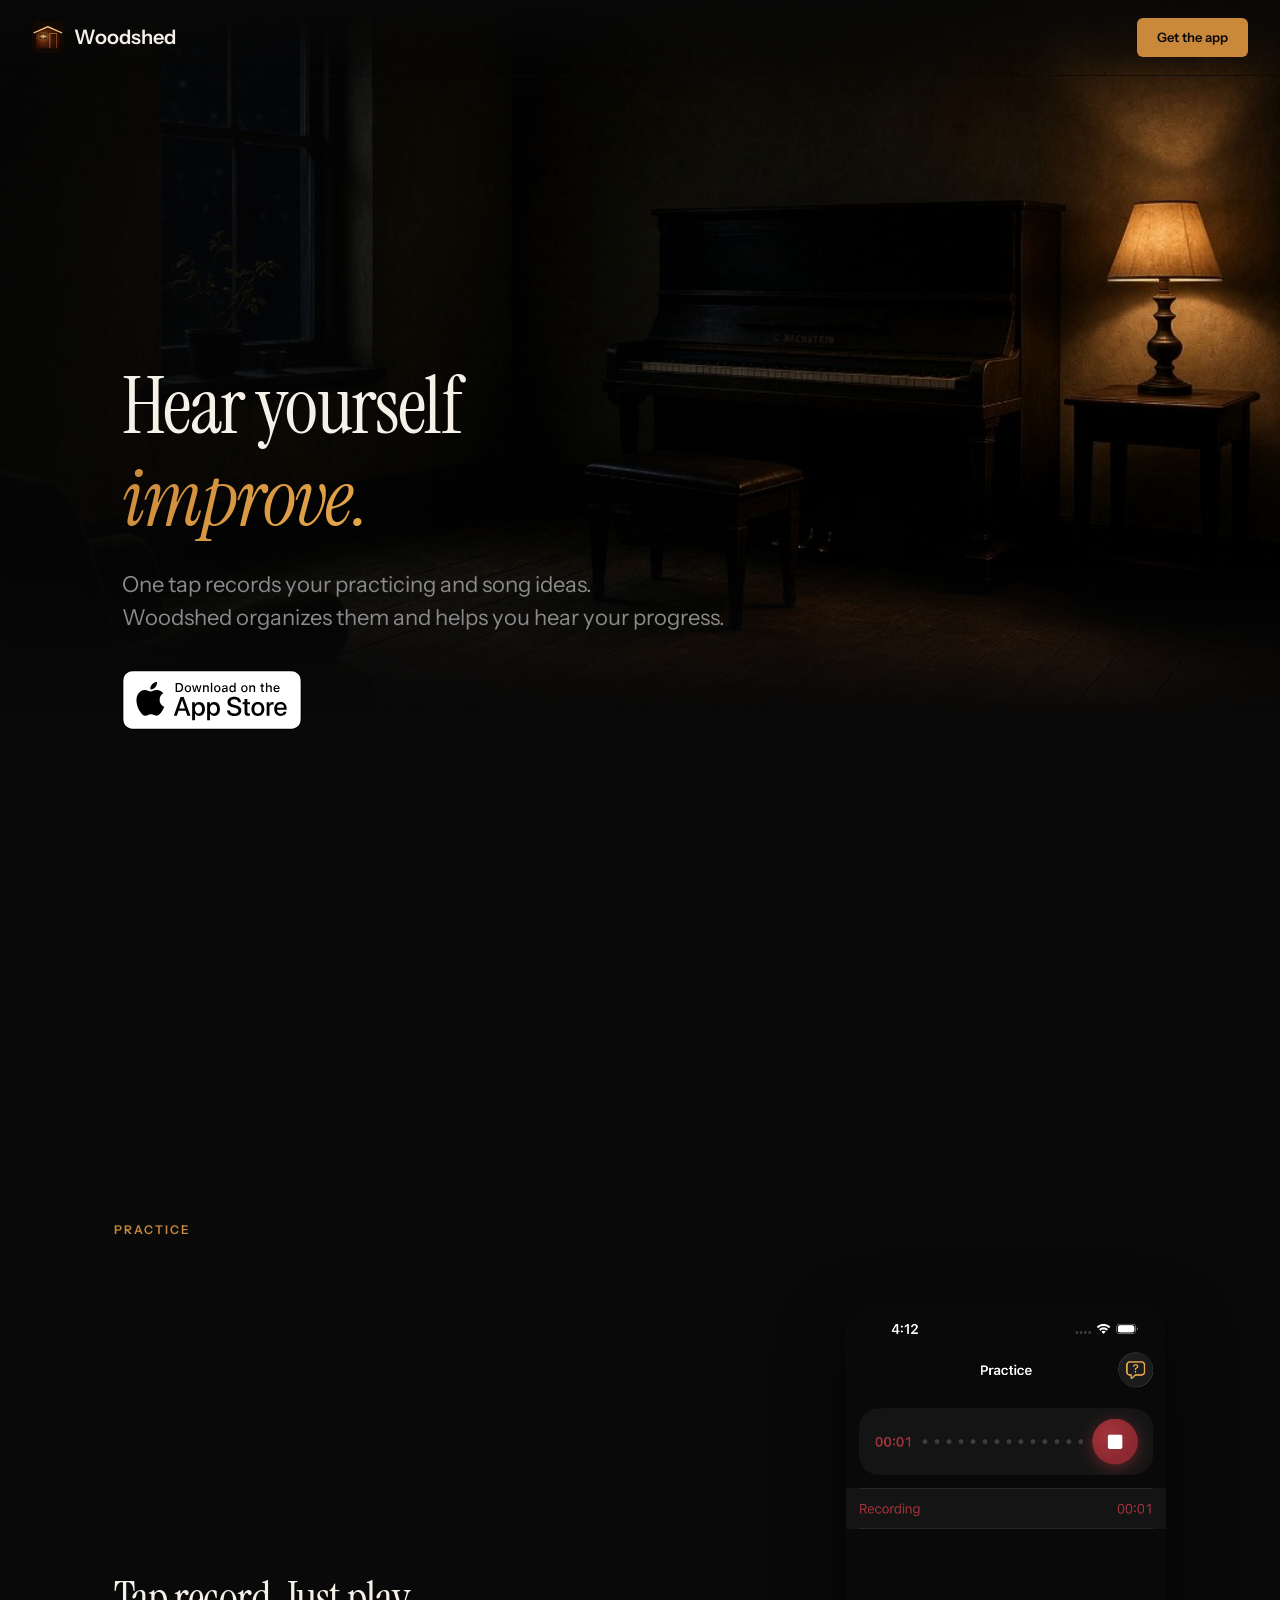
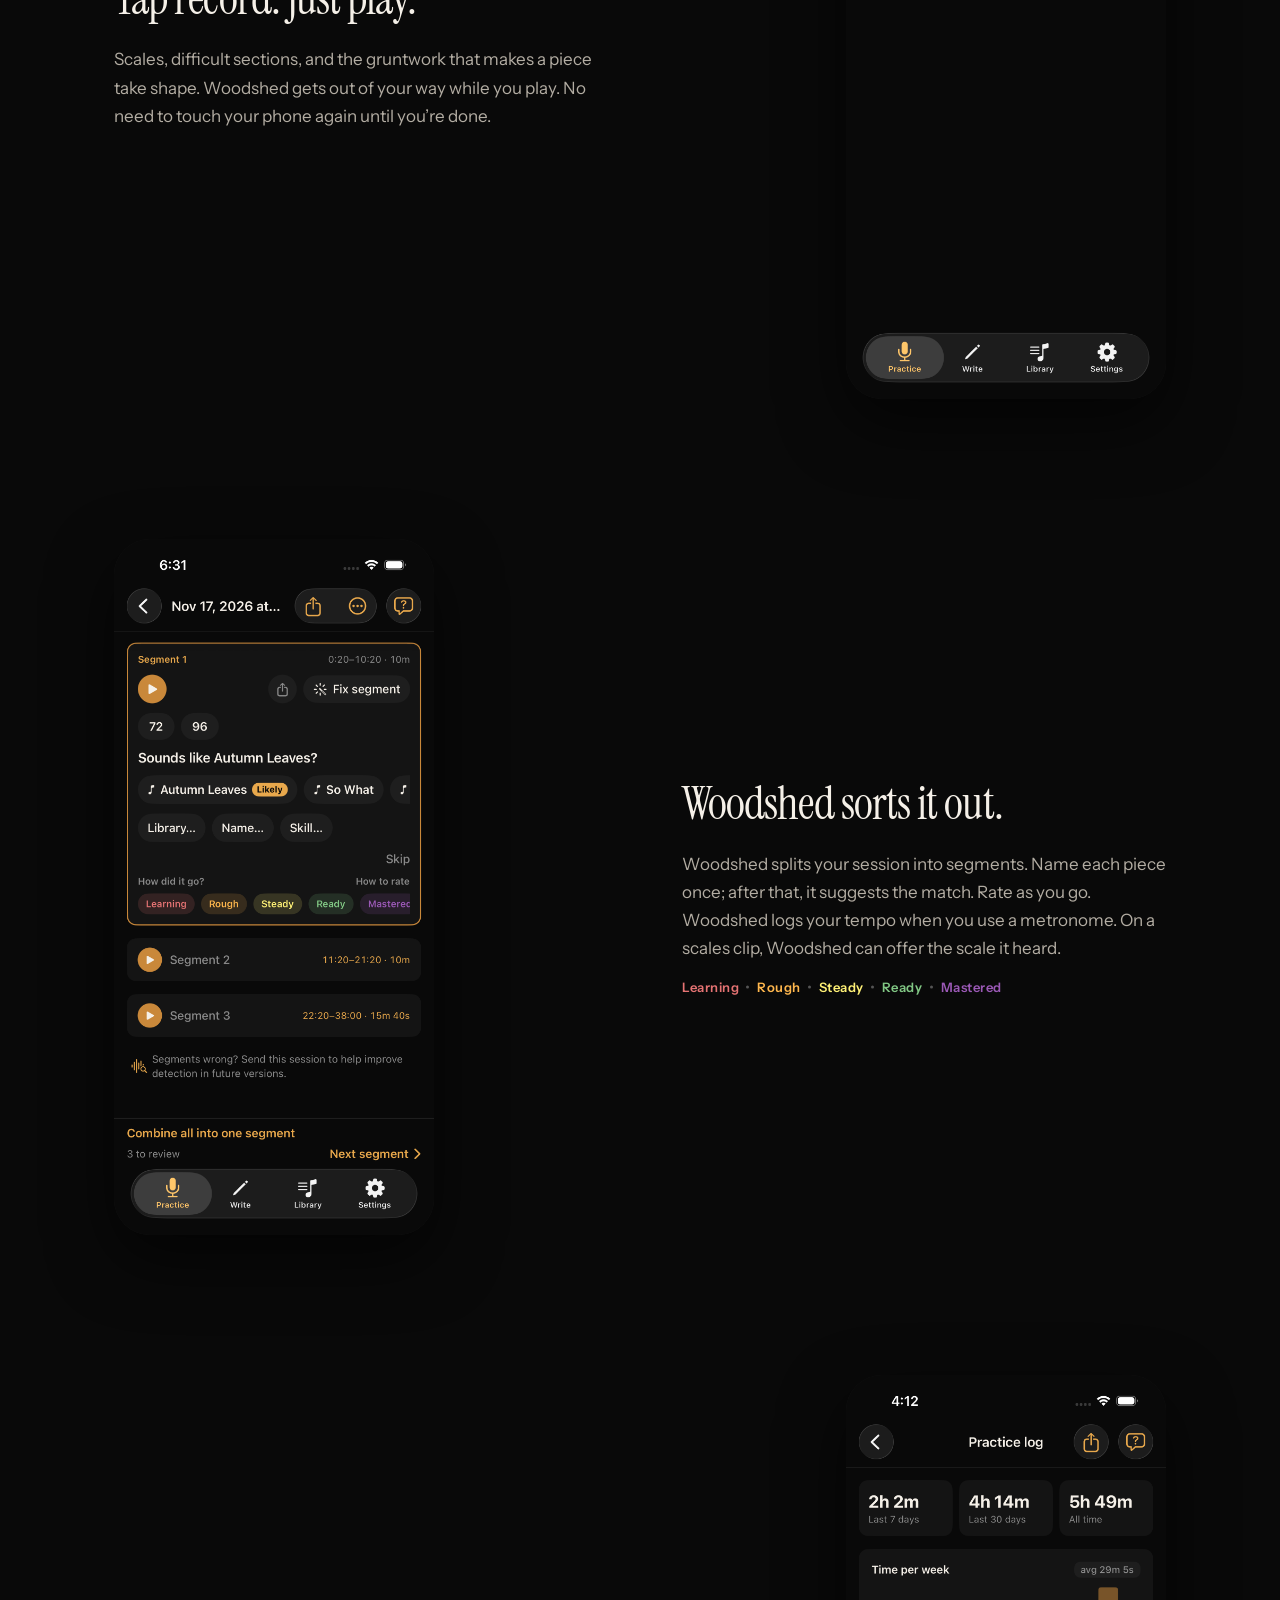
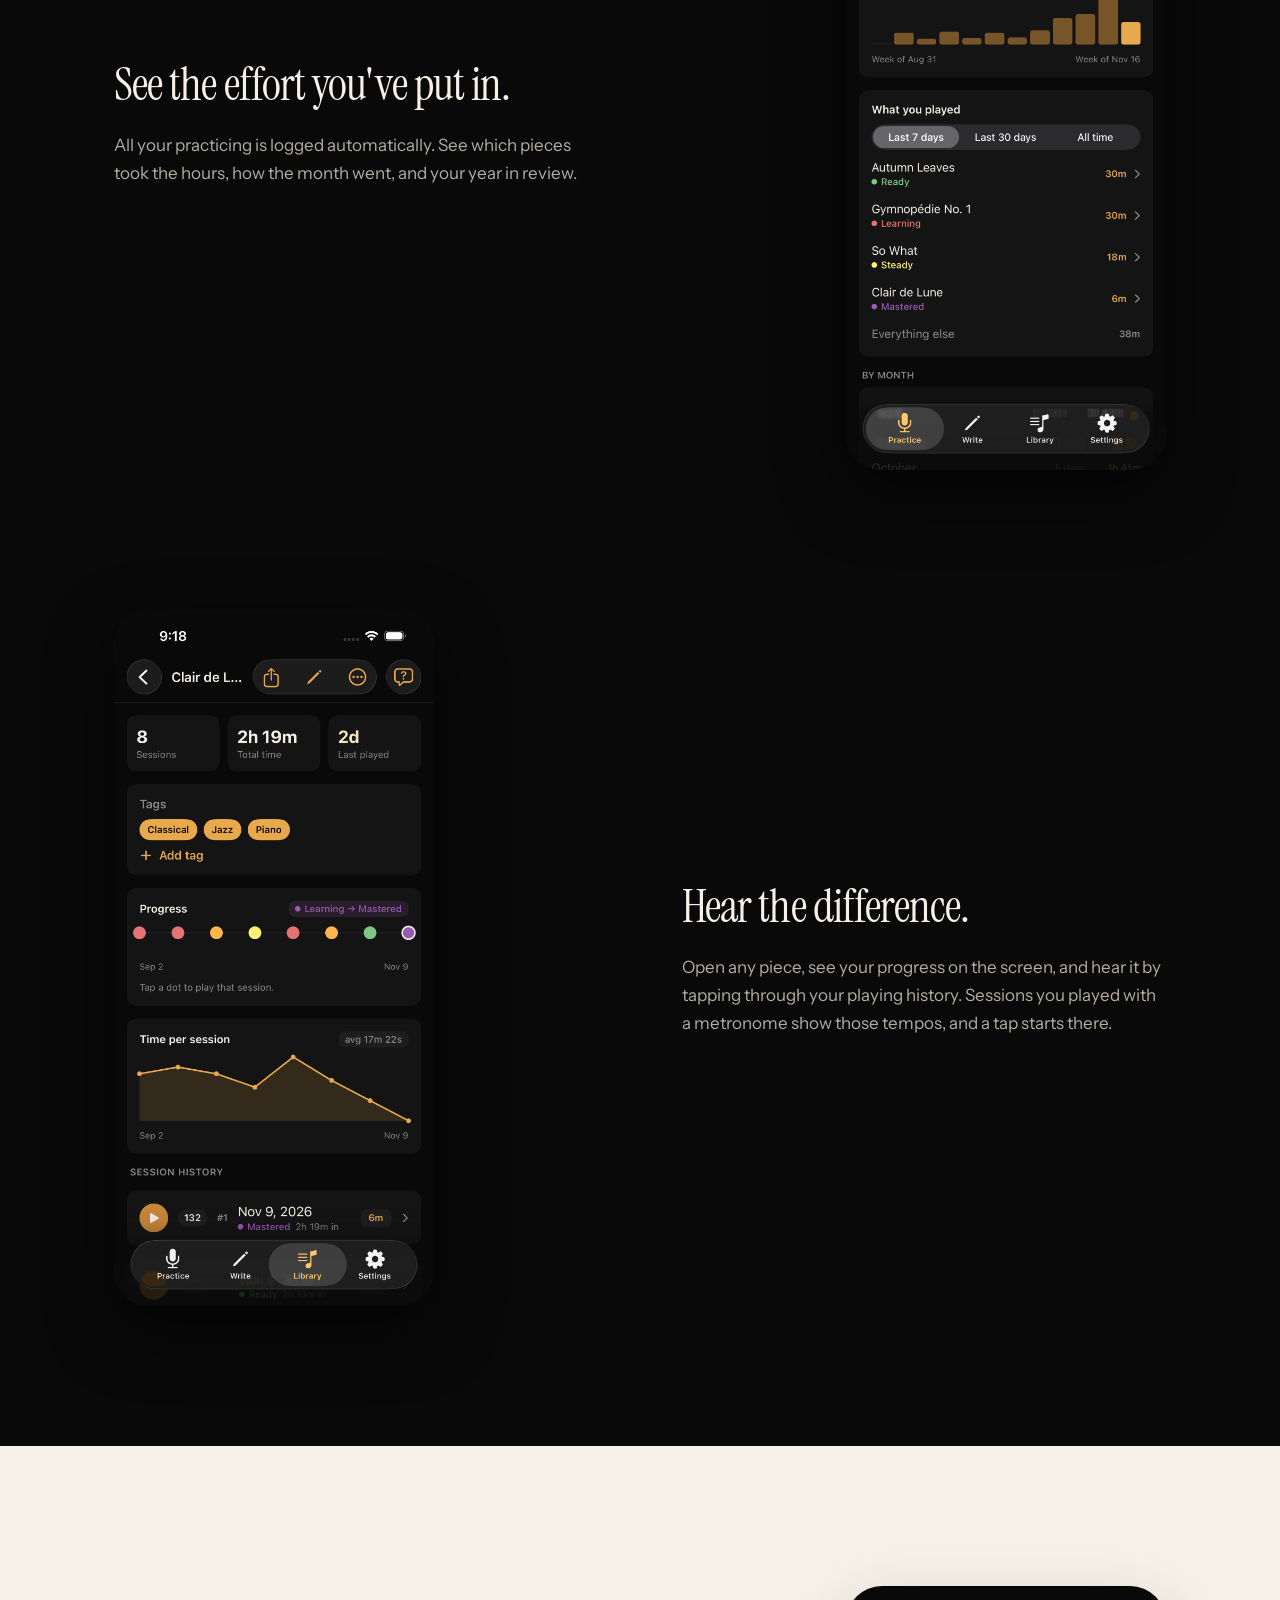
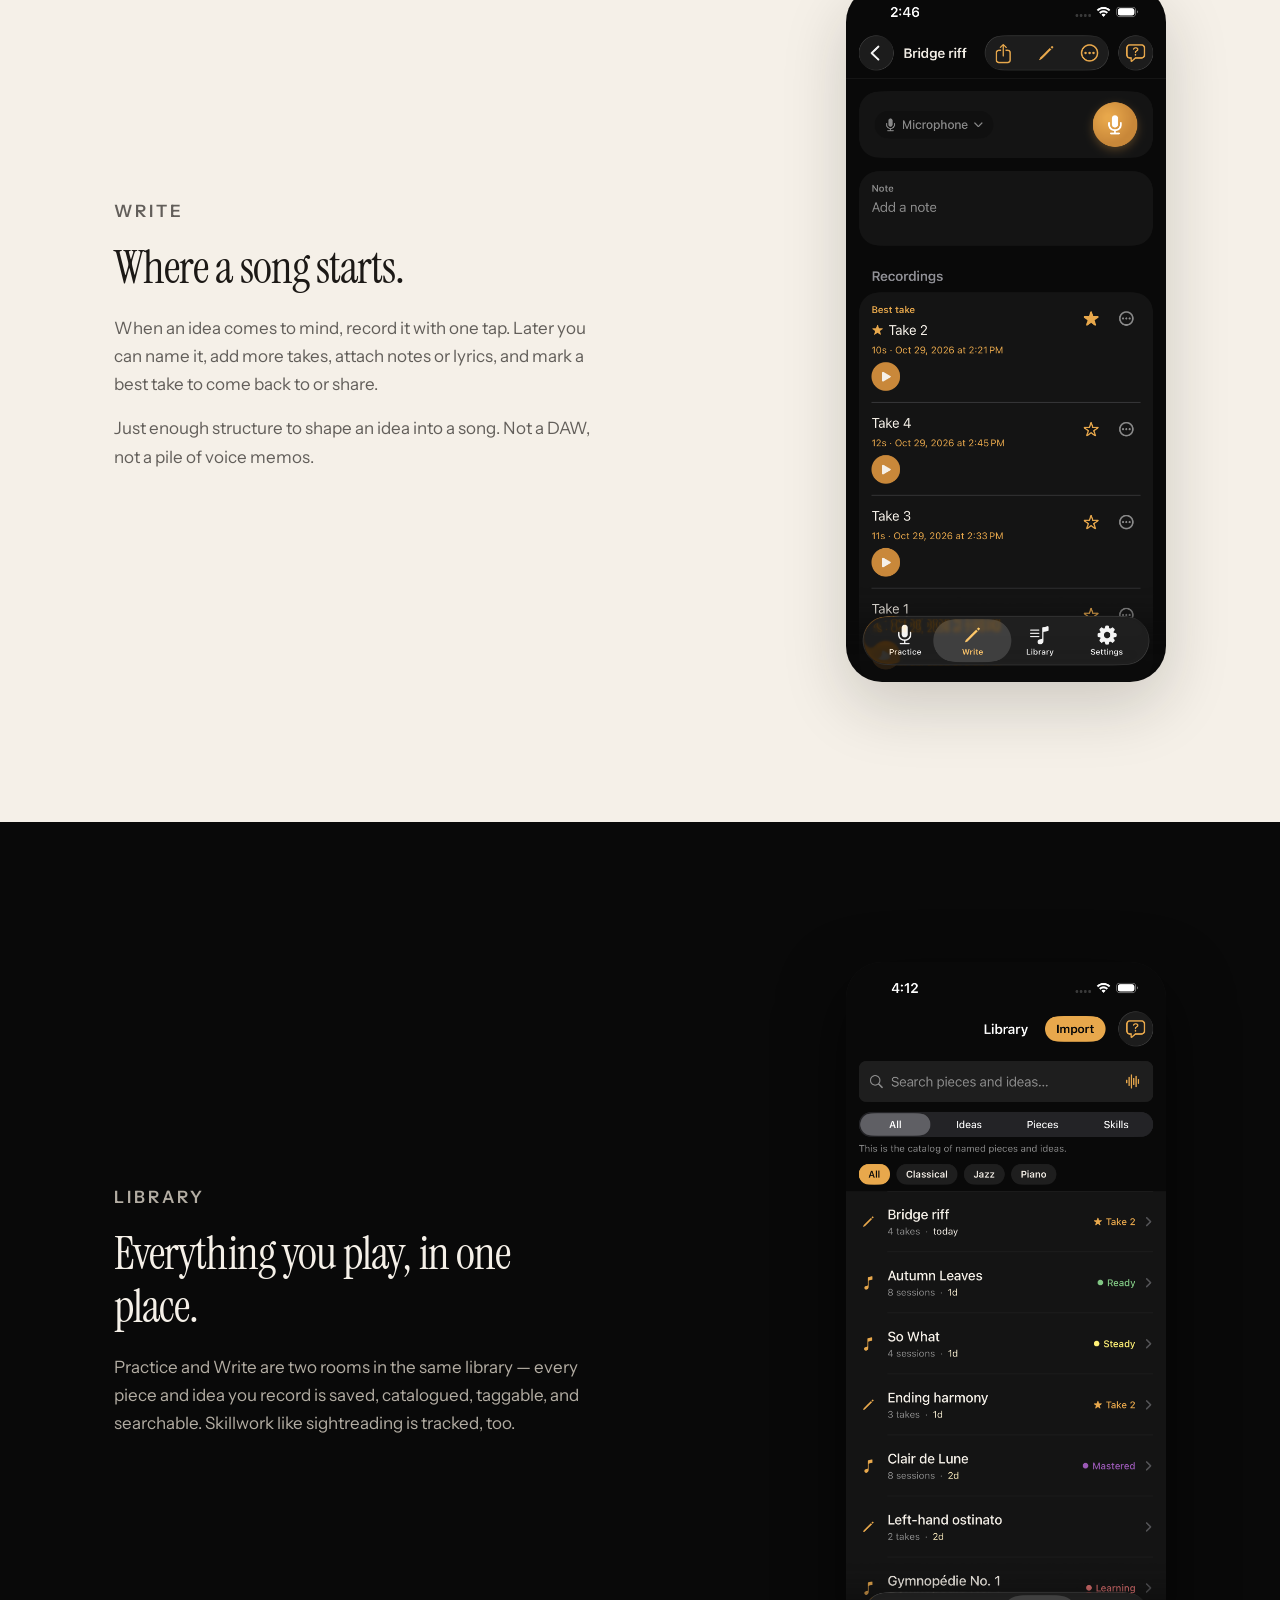
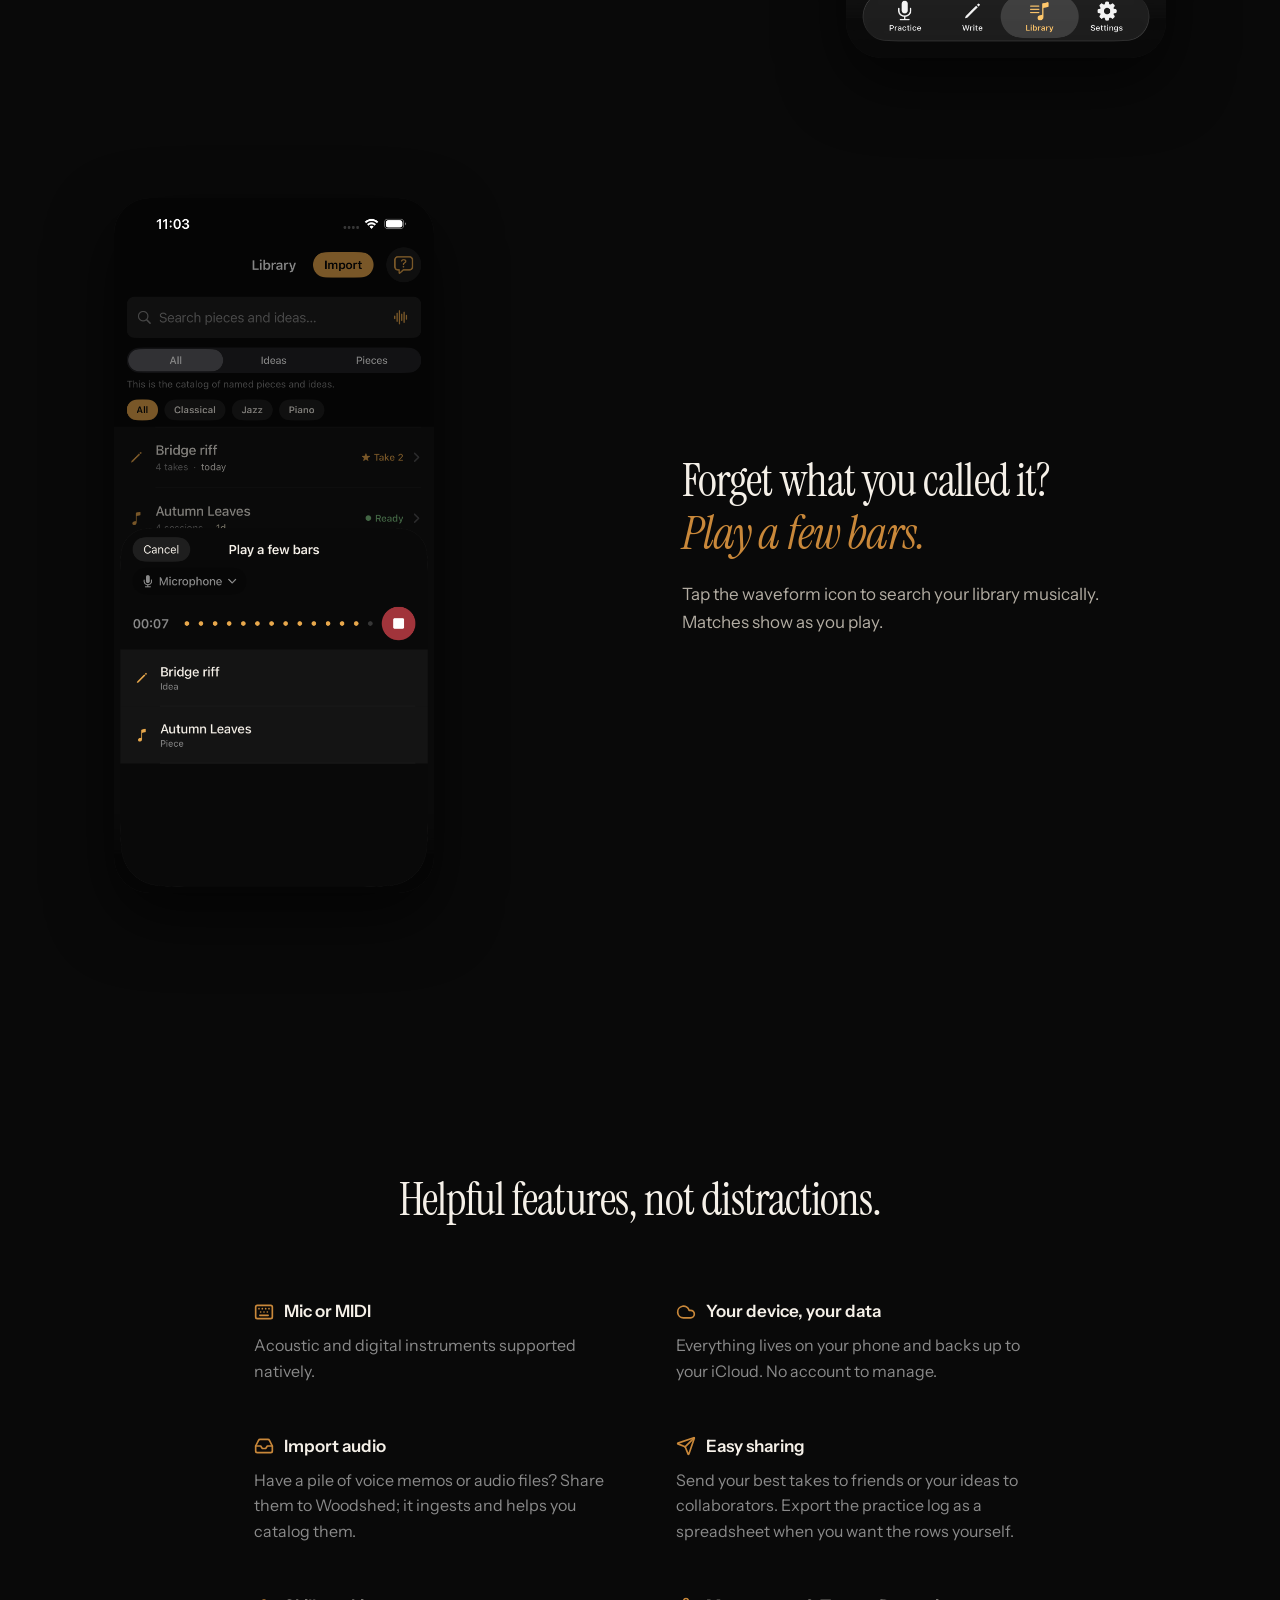
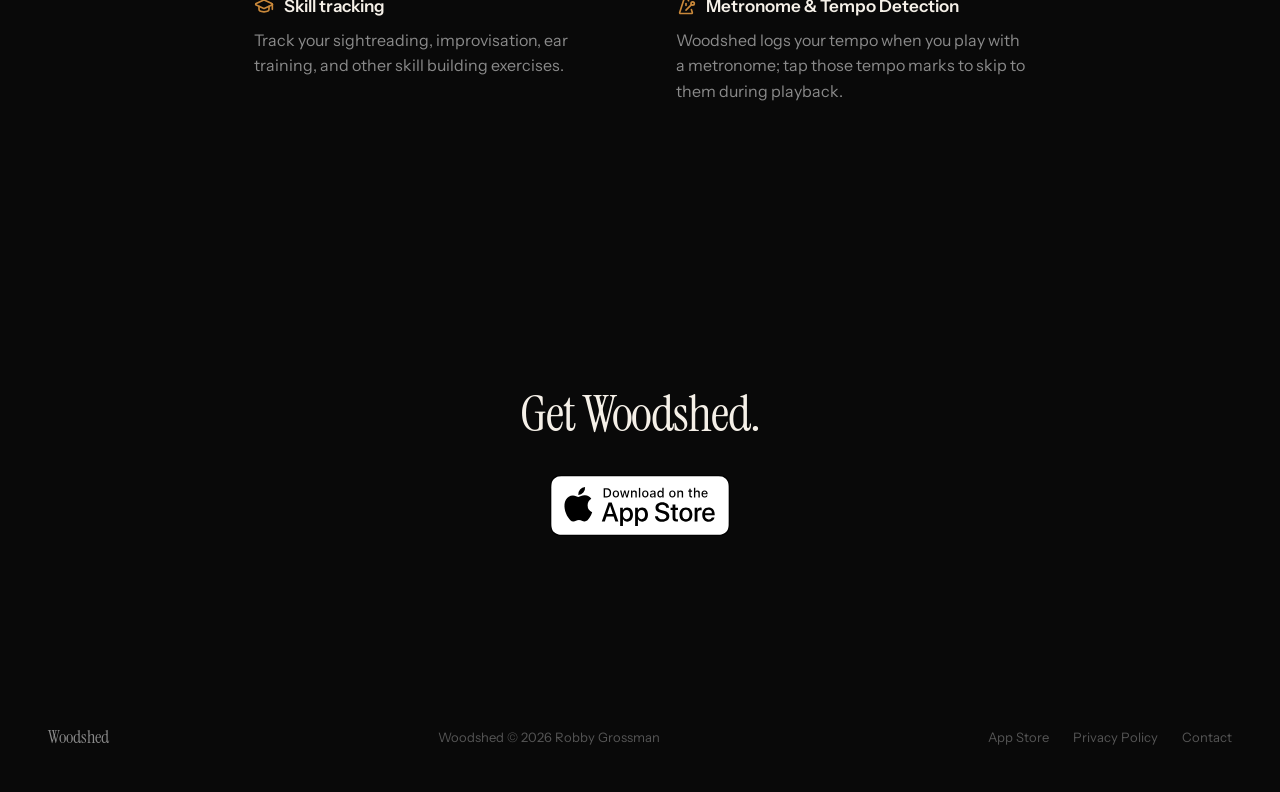
==== commit e6b97aa4: "Merge main and keep the scale-detection sentence. The session paragraph stays the shorter rewrite, w" ====
--- a/index.html
+++ b/index.html
@@ -79,7 +79,7 @@
         <article class="beat">
           <div class="beat-copy">
             <h2 class="serif">Woodshed sorts it out.</h2>
-            <p>Woodshed splits your session into segments. Name each piece once. After that, it suggests the match. Rate as you go. When you practiced with a metronome, tap the tempo to hear that stretch. Practice that is not a piece — sightreading, scales, improvisation, ear training, rhythm — files under a skill. On a scales clip, Woodshed can offer the scale it heard.</p>
+            <p>Woodshed splits your session into segments. Name each piece once; after that, it suggests the match. Rate as you go. Woodshed logs your tempo when you use a metronome. On a scales clip, Woodshed can offer the scale it heard.</p>
             <p class="rating-line" aria-label="Readiness scale">
               <span class="rating learning">Learning</span>
               <span class="rating rough">Rough</span>
@@ -139,7 +139,7 @@
           <div class="beat-copy">
             <p class="section-label">Library</p>
             <h2 class="serif">Everything you play, in one place.</h2>
-            <p>Practice and Write are two rooms in the same library — every piece and idea you record is saved, catalogued, taggable, and searchable. Skills sit beside them, for practice that is not a piece.</p>
+            <p>Practice and Write are two rooms in the same library — every piece and idea you record is saved, catalogued, taggable, and searchable. Skillwork like sightreading is tracked, too.</p>
           </div>
           <figure class="beat-figure">
             <img src="images/library.png" alt="Library — pieces and ideas, with a Skills filter beside All, Ideas, and Pieces" class="screenshot-img" />
@@ -204,9 +204,18 @@
               <span class="details-icon" aria-hidden="true">
                 <svg viewBox="0 0 24 24" fill="none" stroke="currentColor" stroke-width="2" stroke-linecap="round" stroke-linejoin="round"><path d="M21.42 10.922a1 1 0 0 0-.019-1.838L12.83 5.18a2 2 0 0 0-1.66 0L2.6 9.08a1 1 0 0 0 0 1.832l8.57 3.908a2 2 0 0 0 1.66 0z"/><path d="M22 10v6"/><path d="M6 12.5V16a6 3 0 0 0 12 0v-3.5"/></svg>
               </span>
-              Skills, not only pieces
-            </dt>
-            <dd>File sightreading, scales, or ear training as a skill, and see the time you put in and how each session went.</dd>
+              Skill tracking
+            </dt>
+            <dd>Track your sightreading, improvisation, ear training, and other skill building exercises.</dd>
+          </div>
+          <div class="details-item">
+            <dt>
+              <span class="details-icon" aria-hidden="true">
+                <svg viewBox="0 0 24 24" fill="none" stroke="currentColor" stroke-width="2" stroke-linecap="round" stroke-linejoin="round"><path d="M12 11.4V9.1"/><path d="m12 17 6.59-6.59"/><path d="m15.05 5.7-.218-.691a3 3 0 0 0-5.663 0L4.418 19.695A1 1 0 0 0 5.37 21h13.253a1 1 0 0 0 .951-1.31L18.45 16.2"/><circle cx="20" cy="9" r="2"/></svg>
+              </span>
+              Metronome &amp; Tempo Detection
+            </dt>
+            <dd>Woodshed logs your tempo when you play with a metronome; tap those tempo marks to skip to them during playback.</dd>
           </div>
         </dl>
       </div>
